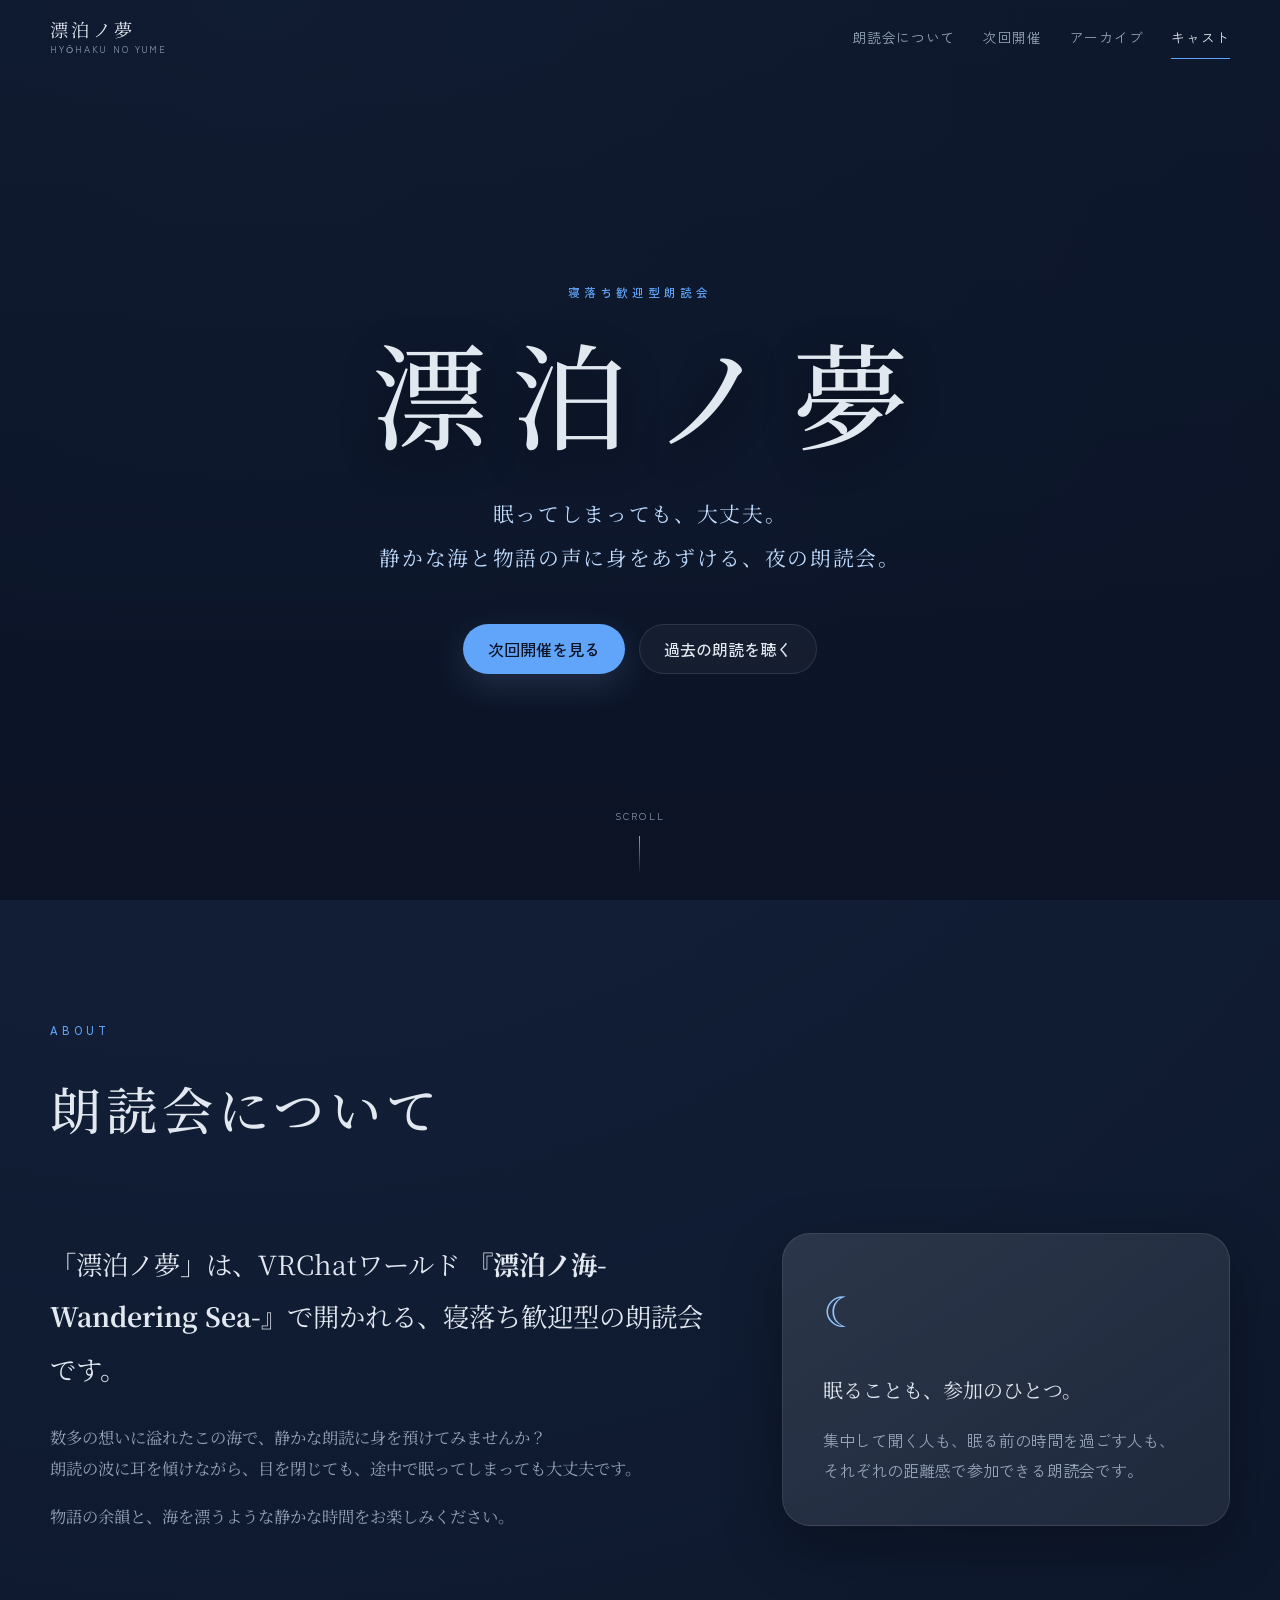
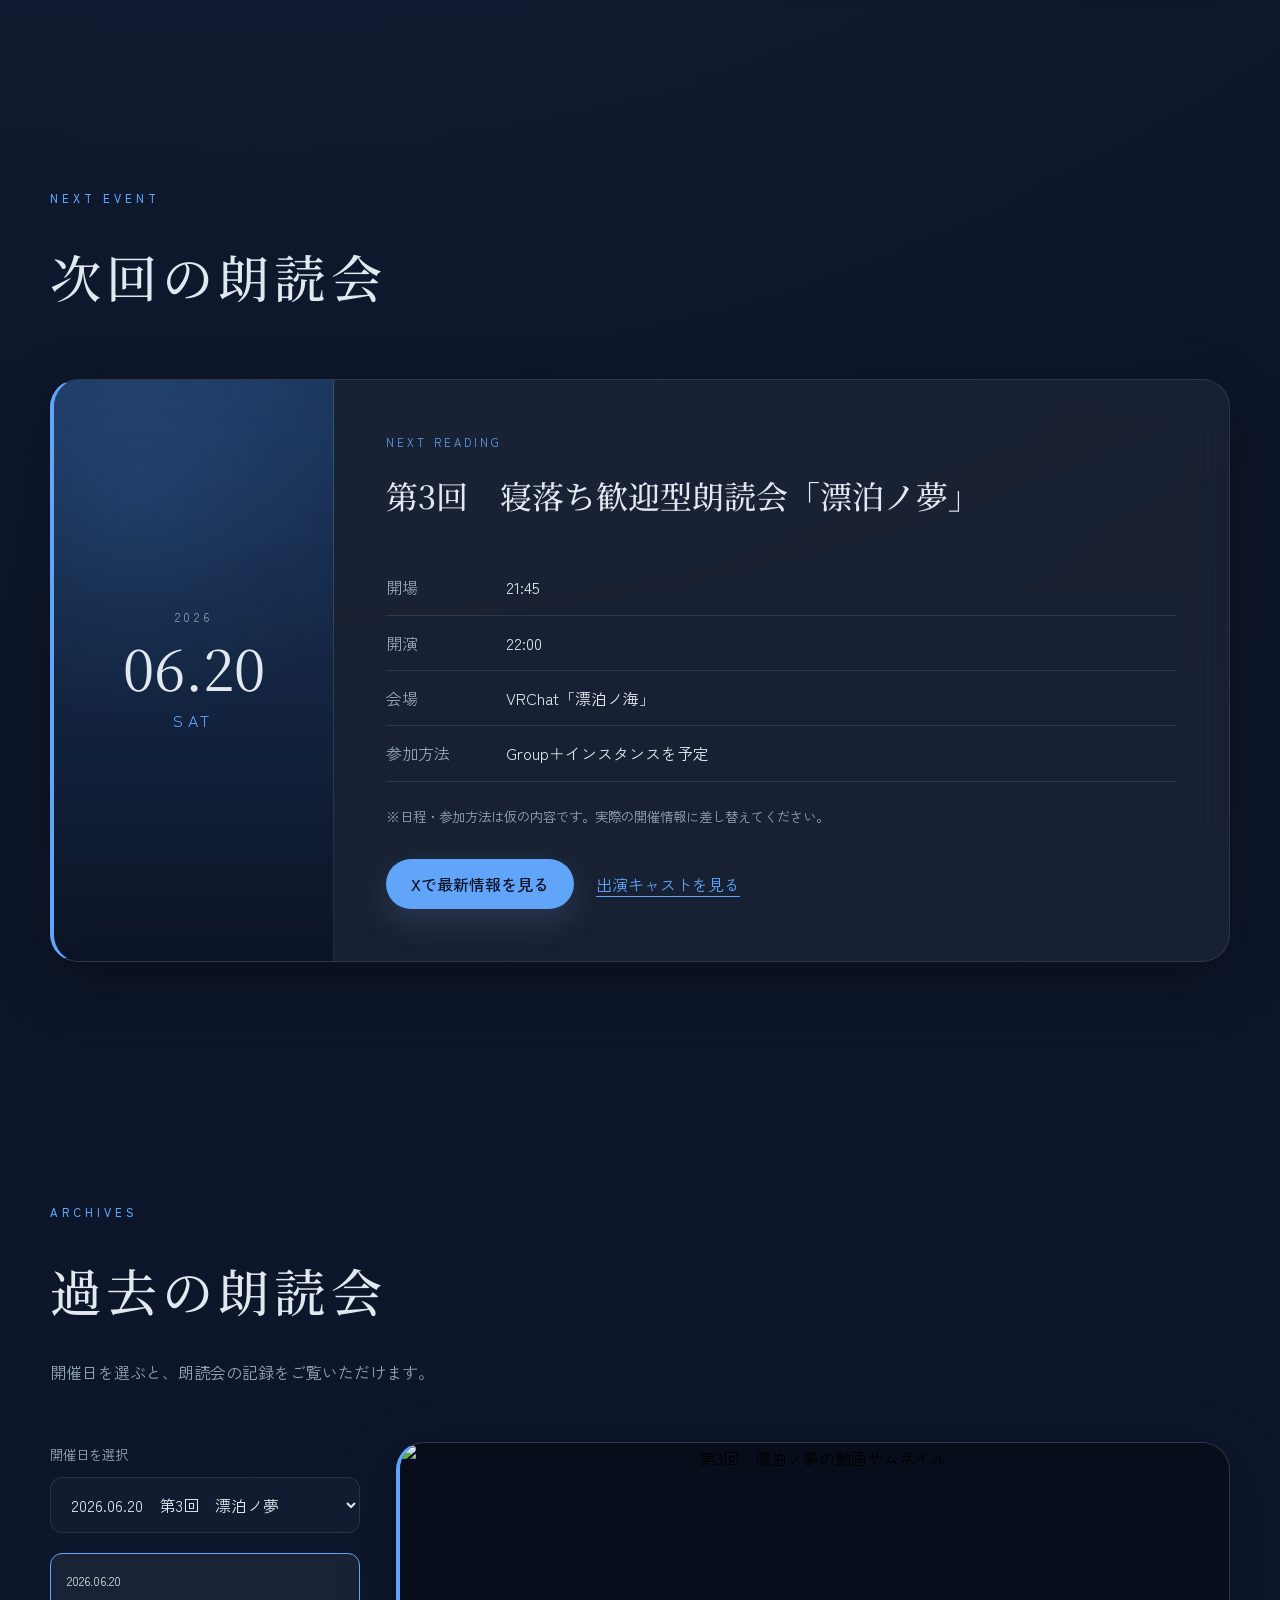
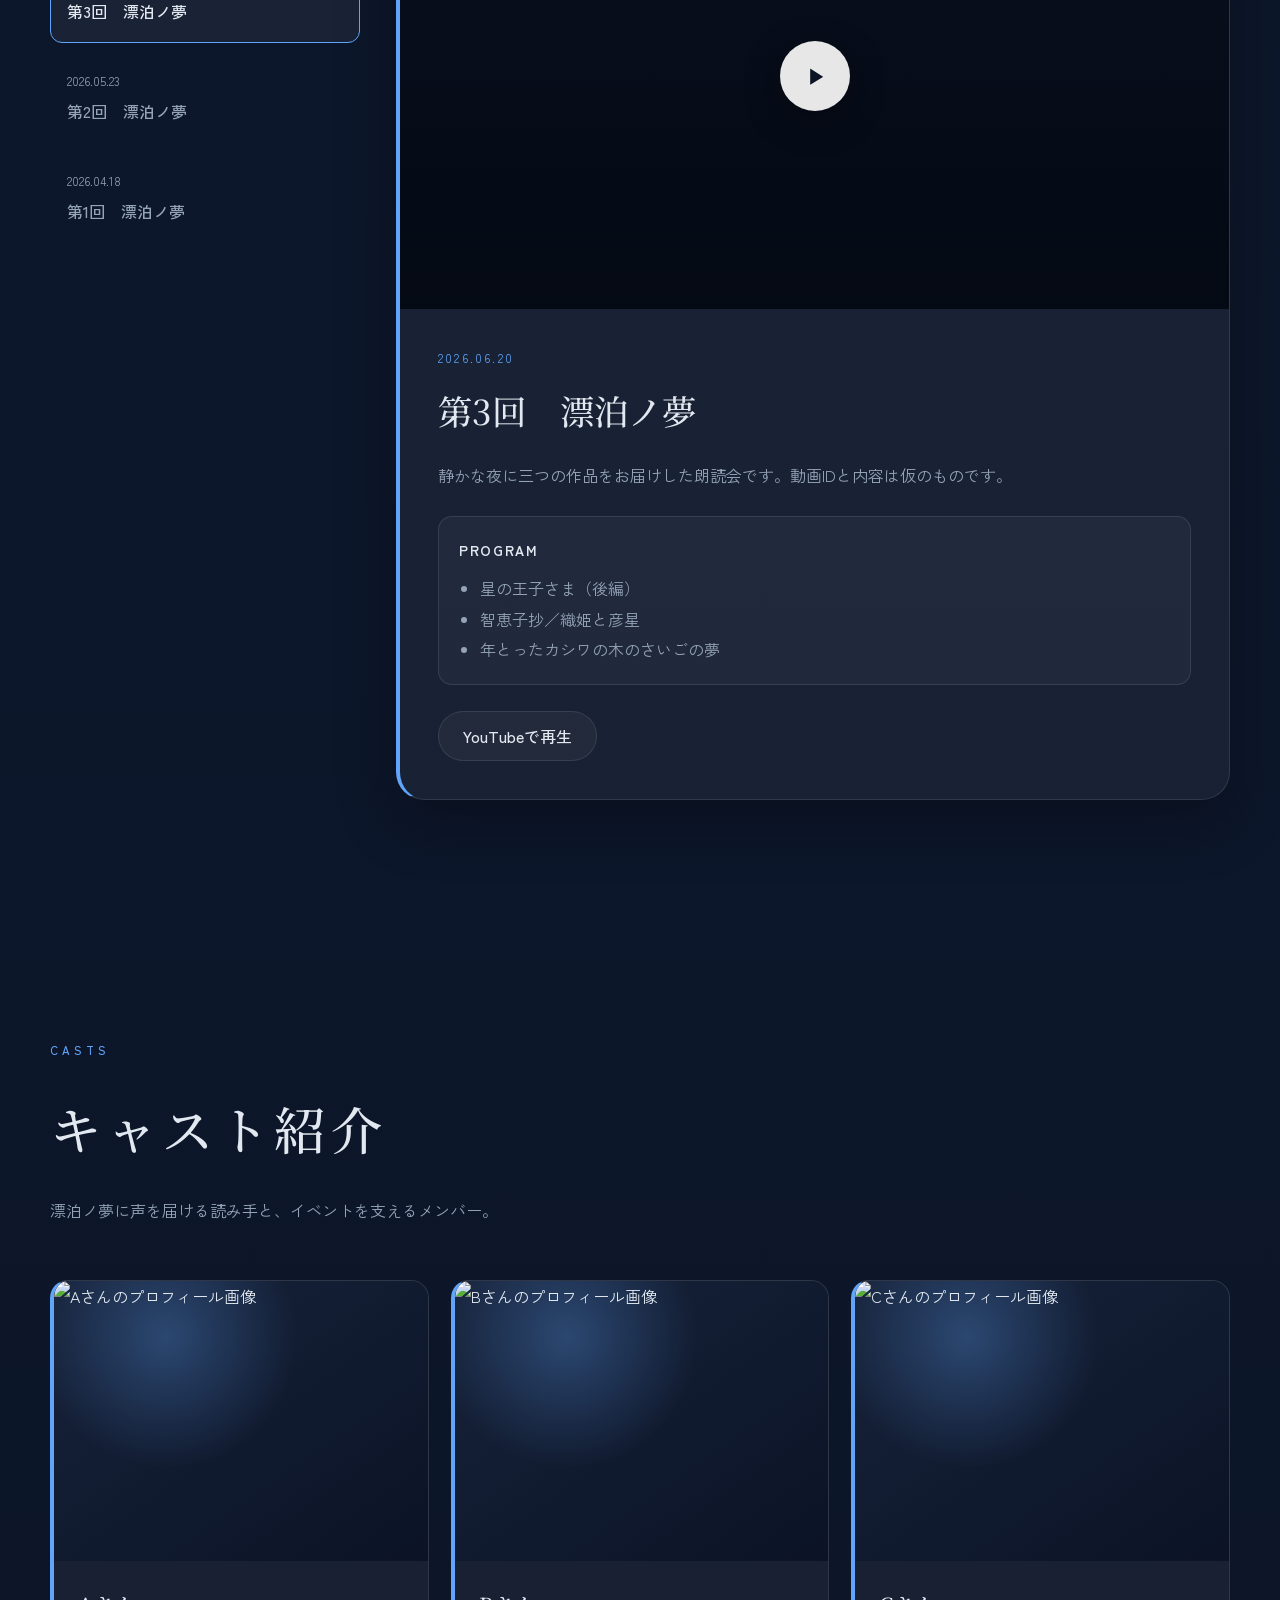
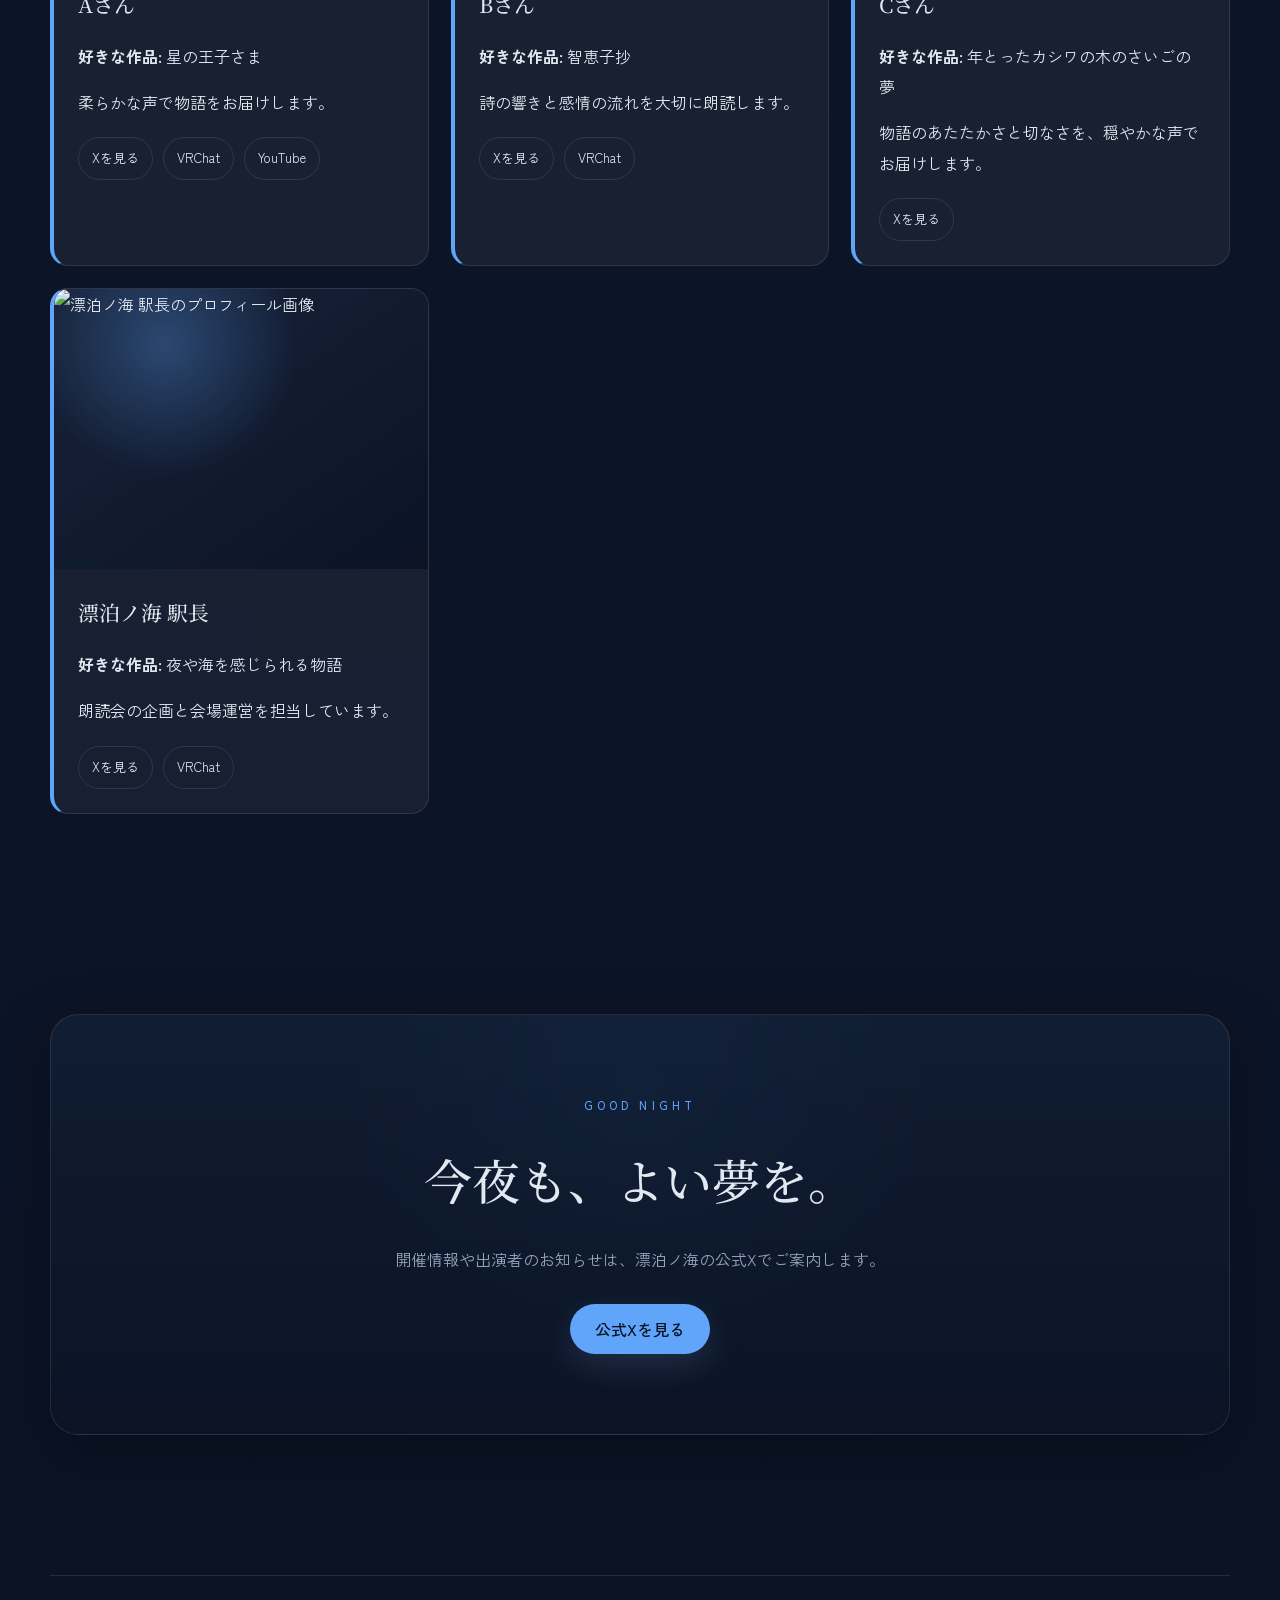
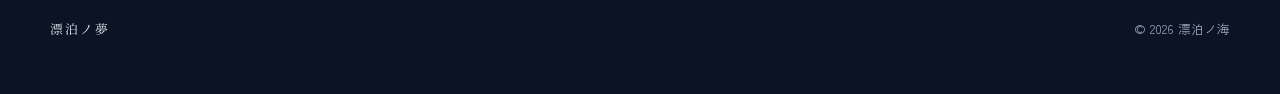
==== index.html @ 07f772c2 "a" ====
<!DOCTYPE html>
<html lang="ja">
<head>
  <meta charset="UTF-8">
  <meta name="viewport" content="width=device-width, initial-scale=1">
  <meta name="description" content="寝落ち歓迎型朗読会『漂泊ノ夢』。VRChatの静かな夜に、物語と声を届ける朗読イベントです。">
  <meta name="theme-color" content="#08101f">

  <meta property="og:title" content="寝落ち歓迎型朗読会　漂泊ノ夢">
  <meta property="og:description" content="眠ってしまっても大丈夫。静かな夜に、物語と声を届ける朗読会。">
  <meta property="og:type" content="website">
  <meta property="og:image" content="assets/og-image.jpg">

  <title>寝落ち歓迎型朗読会　漂泊ノ夢</title>

  <link rel="preconnect" href="https://fonts.googleapis.com">
  <link rel="preconnect" href="https://fonts.gstatic.com" crossorigin>
  <link href="https://fonts.googleapis.com/css2?family=Noto+Serif+JP:wght@400;500;600&family=Zen+Kaku+Gothic+New:wght@400;500;700&display=swap" rel="stylesheet">

  <link rel="stylesheet" href="styles.css">
  <script src="script.js" defer></script>
</head>

<body>
  <a class="skip-link" href="#main-content">本文へ移動</a>

  <header class="site-header" id="top">
    <div class="header-inner">
      <a class="site-logo" href="#top" aria-label="漂泊ノ夢 トップへ">
        <span class="site-logo__main">漂泊ノ夢</span>
        <span class="site-logo__sub">HYŌHAKU NO YUME</span>
      </a>

      <button
        class="menu-button"
        id="menuButton"
        type="button"
        aria-expanded="false"
        aria-controls="globalNav"
        aria-label="メニューを開く"
      >
        <span></span>
        <span></span>
        <span></span>
      </button>

      <nav class="global-nav" id="globalNav" aria-label="メインメニュー">
        <a href="#about">朗読会について</a>
        <a href="#next-event">次回開催</a>
        <a href="#archives">アーカイブ</a>
        <a href="#casts">キャスト</a>
      </nav>
    </div>
  </header>

  <main id="main-content">
    <section class="hero" aria-labelledby="heroTitle">

    <div class="hero-slideshow" aria-hidden="true">
        <img src="assets/photo1.jpg" class="slide" alt="">
        <img src="assets/photo2.jpg" class="slide" alt="">
        <img src="assets/photo3.jpg" class="slide" alt="">
        <img src="assets/photo4.jpg" class="slide" alt="">
        <img src="assets/photo5.jpg" class="slide" alt="">
    </div>

    <div class="hero__content">
        <p class="eyebrow">寝落ち歓迎型朗読会</p>

        <h1 id="heroTitle">漂泊ノ夢</h1>

        <p class="hero__copy">
        眠ってしまっても、大丈夫。<br>
        静かな海と物語の声に身をあずける、夜の朗読会。
        </p>

        <div class="hero__actions">
        <a class="button button--primary" href="#next-event">
            次回開催を見る
        </a>

        <a class="button button--ghost" href="#archives">
            過去の朗読を聴く
        </a>
        </div>
    </div>

    <a class="scroll-guide" href="#about" aria-label="朗読会についてへ移動">
        <span>SCROLL</span>
        <span class="scroll-guide__line"></span>
    </a>

    </section>

    <section class="section section--about reveal" id="about" aria-labelledby="aboutTitle">
      <div class="section-heading">
        <p class="section-heading__en">ABOUT</p>
        <h2 id="aboutTitle">朗読会について</h2>
      </div>

      <div class="about-grid">
        <div class="about-copy">
          <p class="lead">
            「漂泊ノ夢」は、VRChatワールド
            <strong>『漂泊ノ海-Wandering Sea-』</strong>で開かれる、寝落ち歓迎型の朗読会です。
          </p>
          <p>
            数多の想いに溢れたこの海で、静かな朗読に身を預けてみませんか？<br>
            朗読の波に耳を傾けながら、目を閉じても、途中で眠ってしまっても大丈夫です。
          </p>
          <p>
            物語の余韻と、海を漂うような静かな時間をお楽しみください。
          </p>
        </div>

        <div class="concept-card">
          <span class="concept-card__icon" aria-hidden="true">☾</span>
          <p class="concept-card__title">眠ることも、参加のひとつ。</p>
          <p>
            集中して聞く人も、眠る前の時間を過ごす人も、
            それぞれの距離感で参加できる朗読会です。
          </p>
        </div>
      </div>
    </section>

    <section class="section section--event reveal" id="next-event" aria-labelledby="eventTitle">
      <div class="section-heading">
        <p class="section-heading__en">NEXT EVENT</p>
        <h2 id="eventTitle">次回の朗読会</h2>
      </div>

      <article class="event-card">
        <div class="event-card__date" aria-label="開催日">
          <span class="event-card__year">2026</span>
          <span class="event-card__day">06.20</span>
          <span class="event-card__weekday">SAT</span>
        </div>

        <div class="event-card__body">
          <p class="event-card__status">NEXT READING</p>
          <h3>第3回　寝落ち歓迎型朗読会「漂泊ノ夢」</h3>

          <dl class="event-details">
            <div>
              <dt>開場</dt>
              <dd>21:45</dd>
            </div>
            <div>
              <dt>開演</dt>
              <dd>22:00</dd>
            </div>
            <div>
              <dt>会場</dt>
              <dd>VRChat「漂泊ノ海」</dd>
            </div>
            <div>
              <dt>参加方法</dt>
              <dd>Group＋インスタンスを予定</dd>
            </div>
          </dl>

          <p class="event-card__note">
            ※日程・参加方法は仮の内容です。実際の開催情報に差し替えてください。
          </p>

          <div class="event-card__actions">
            <a
              class="button button--primary"
              href="https://x.com/hyohakupost"
              target="_blank"
              rel="noopener noreferrer"
            >
              Xで最新情報を見る
            </a>
            <a class="text-link" href="#casts">出演キャストを見る</a>
          </div>
        </div>
      </article>
    </section>

    <section class="section section--archives reveal" id="archives" aria-labelledby="archivesTitle">
      <div class="section-heading">
        <p class="section-heading__en">ARCHIVES</p>
        <h2 id="archivesTitle">過去の朗読会</h2>
        <p class="section-heading__description">
          開催日を選ぶと、朗読会の記録をご覧いただけます。
        </p>
      </div>

      <div class="archive-layout">
        <div class="archive-picker">
          <label for="archiveSelect">開催日を選択</label>
          <select id="archiveSelect"></select>

          <div class="archive-list" id="archiveList" aria-label="過去イベント一覧"></div>
        </div>

        <article class="archive-feature" id="archiveFeature">
          <button class="video-thumbnail" id="openVideoButton" type="button" aria-label="動画を再生">
            <img id="archiveThumbnail" src="" alt="">
            <span class="video-thumbnail__overlay"></span>
            <span class="video-thumbnail__play" aria-hidden="true">▶</span>
          </button>

          <div class="archive-feature__body">
            <p class="archive-feature__date" id="archiveDate"></p>
            <h3 id="archiveTitle"></h3>
            <p id="archiveDescription"></p>

            <div class="archive-program" id="archiveProgram"></div>

            <button class="button button--ghost" id="openVideoButtonBottom" type="button">
              YouTubeで再生
            </button>
          </div>
        </article>
      </div>
    </section>

    <section class="section section--casts reveal" id="casts" aria-labelledby="castsTitle">
      <div class="section-heading">
        <p class="section-heading__en">CASTS</p>
        <h2 id="castsTitle">キャスト紹介</h2>
        <p class="section-heading__description">
          漂泊ノ夢に声を届ける読み手と、イベントを支えるメンバー。
        </p>
      </div>

      <div class="cast-grid" id="castGrid"></div>
    </section>

    <section class="section section--closing reveal" aria-labelledby="closingTitle">
      <div class="closing-panel">
        <p class="section-heading__en">GOOD NIGHT</p>
        <h2 id="closingTitle">今夜も、よい夢を。</h2>
        <p>
          開催情報や出演者のお知らせは、漂泊ノ海の公式Xでご案内します。
        </p>
        <a
          class="button button--primary"
          href="https://x.com/hyohakupost"
          target="_blank"
          rel="noopener noreferrer"
        >
          公式Xを見る
        </a>
      </div>
    </section>
  </main>

  <footer class="site-footer">
    <a href="#top">漂泊ノ夢</a>
    <p>© 2026 漂泊ノ海</p>
  </footer>

  <dialog class="video-modal" id="videoModal" aria-labelledby="videoModalTitle">
    <div class="video-modal__inner">
      <div class="video-modal__header">
        <h2 id="videoModalTitle">朗読会アーカイブ</h2>
        <button id="closeVideoButton" class="modal-close" type="button" aria-label="動画を閉じる">×</button>
      </div>
      <div class="video-frame">
        <iframe
          id="videoFrame"
          src=""
          title="漂泊ノ夢 朗読会アーカイブ"
          allow="accelerometer; autoplay; clipboard-write; encrypted-media; gyroscope; picture-in-picture; web-share"
          allowfullscreen
        ></iframe>
      </div>
    </div>
  </dialog>
</body>
</html>
---- styles.css ----
:root {
  /* 漂泊ノ海の既存サイトと共通の基本配色 */
  --bg-color: #0b1325;
  --text-main: #e2e8f0;
  --text-sub: #94a3b8;
  --accent-color: #60a5fa;
  --card-bg: rgba(255, 255, 255, 0.05);

  /* このサイト内で使用する別名 */
  --bg: var(--bg-color);
  --bg-soft: #101a2f;
  --panel: var(--card-bg);
  --panel-strong: #111c31;
  --text: var(--text-main);
  --line: rgba(255, 255, 255, 0.10);
  --accent: var(--accent-color);
  --accent-strong: #bfdbfe;
  --warm: #93c5fd;
  --shadow: 0 20px 60px rgba(0, 0, 0, 0.30);
  --radius-lg: 28px;
  --radius-md: 18px;
  --max-width: 1180px;
  --header-height: 76px;
}

* {
  box-sizing: border-box;
}

html {
  scroll-behavior: smooth;
  scroll-padding-top: calc(var(--header-height) + 24px);
}

body {
  margin: 0;
  background:
    radial-gradient(circle at 20% 0%, rgba(96, 165, 250, 0.12), transparent 35%),
    linear-gradient(180deg, var(--bg-color) 0%, #0d172b 55%, var(--bg-color) 100%);
  color: var(--text);
  font-family: "Zen Kaku Gothic New", sans-serif;
  line-height: 1.9;
}

body.menu-open {
  overflow: hidden;
}

a {
  color: inherit;
}

button,
select {
  font: inherit;
}

img {
  display: block;
  max-width: 100%;
}

.skip-link {
  position: fixed;
  top: 10px;
  left: 10px;
  z-index: 2000;
  padding: 10px 14px;
  transform: translateY(-160%);
  background: var(--text-main);
  color: var(--bg-color);
  border-radius: 8px;
}

.skip-link:focus {
  transform: translateY(0);
}

.site-header {
  position: fixed;
  top: 0;
  left: 0;
  width: 100%;
  z-index: 1000;
  height: var(--header-height);
  border-bottom: 1px solid transparent;
  transition: background 0.3s ease, border-color 0.3s ease, backdrop-filter 0.3s ease;
}

.site-header.is-scrolled {
  background: rgba(11, 19, 37, 0.86);
  border-color: var(--line);
  backdrop-filter: blur(18px);
}

.header-inner {
  width: min(calc(100% - 40px), var(--max-width));
  height: 100%;
  margin: 0 auto;
  display: flex;
  align-items: center;
  justify-content: space-between;
}

.site-logo {
  display: inline-flex;
  flex-direction: column;
  text-decoration: none;
  line-height: 1;
}

.site-logo__main {
  font-family: "Noto Serif JP", serif;
  font-size: 1.14rem;
  letter-spacing: 0.18em;
}

.site-logo__sub {
  margin-top: 7px;
  color: var(--text-sub);
  font-size: 0.58rem;
  letter-spacing: 0.22em;
}

.global-nav {
  display: flex;
  align-items: center;
  gap: 28px;
}

.global-nav a {
  position: relative;
  color: var(--text-sub);
  font-size: 0.86rem;
  text-decoration: none;
  letter-spacing: 0.05em;
  transition: color 0.25s ease;
}

.global-nav a::after {
  content: "";
  position: absolute;
  left: 0;
  bottom: -8px;
  width: 100%;
  height: 1px;
  background: var(--accent);
  transform: scaleX(0);
  transform-origin: right;
  transition: transform 0.25s ease;
}

.global-nav a:hover,
.global-nav a:focus-visible,
.global-nav a.is-active {
  color: var(--text);
}

.global-nav a:hover::after,
.global-nav a:focus-visible::after,
.global-nav a.is-active::after {
  transform: scaleX(1);
  transform-origin: left;
}

.menu-button {
  display: none;
  width: 44px;
  height: 44px;
  padding: 10px;
  border: 0;
  background: transparent;
  cursor: pointer;
}

.menu-button span {
  display: block;
  width: 100%;
  height: 1px;
  margin: 6px 0;
  background: var(--text);
  transition: transform 0.25s ease, opacity 0.25s ease;
}

.hero {
  position: relative;
  min-height: 100svh;
  display: grid;
  place-items: center;
  overflow: hidden;
  padding: calc(var(--header-height) + 70px) 24px 90px;
  isolation: isolate;
}

.hero::before {
  content: "";
  position: absolute;
  inset: 0;
  z-index: -3;
  background:
    linear-gradient(rgba(11, 19, 37, 0.28), rgba(11, 19, 37, 0.84)),
    url("assets/hero-placeholder.jpg") center / cover no-repeat;
  opacity: 0.46;
}

.hero::after {
  content: "";
  position: absolute;
  left: 0;
  right: 0;
  bottom: 0;
  height: 36%;
  z-index: -2;
  background: linear-gradient(180deg, transparent, var(--bg));
}

.hero__glow {
  position: absolute;
  z-index: -1;
  border-radius: 50%;
  filter: blur(20px);
  opacity: 0.25;
}

.hero__glow--one {
  width: 420px;
  height: 420px;
  top: 18%;
  left: 8%;
  background: var(--accent-color);
}

.hero__glow--two {
  width: 300px;
  height: 300px;
  right: 10%;
  bottom: 12%;
  background: #3b82f6;
}

.hero__content {
  width: min(920px, 100%);
  text-align: center;
}

.eyebrow,
.section-heading__en {
  margin: 0 0 18px;
  color: var(--accent);
  font-size: 0.72rem;
  font-weight: 500;
  letter-spacing: 0.35em;
}

.hero h1 {
  margin: 0;
  font-family: "Noto Serif JP", serif;
  font-size: clamp(3.4rem, 9vw, 7.4rem);
  font-weight: 500;
  letter-spacing: 0.22em;
  text-indent: 0.22em;
  line-height: 1.2;
  text-shadow: 0 10px 40px rgba(0, 0, 0, 0.45);
}

.hero__copy {
  margin: 32px 0 0;
  color: var(--accent-strong);
  font-family: "Noto Serif JP", serif;
  font-size: clamp(1rem, 2vw, 1.3rem);
  letter-spacing: 0.08em;
  line-height: 2.1;
}

.hero__actions {
  margin-top: 44px;
  display: flex;
  justify-content: center;
  flex-wrap: wrap;
  gap: 14px;
}

.button {
  display: inline-flex;
  min-height: 50px;
  align-items: center;
  justify-content: center;
  padding: 0 24px;
  border: 1px solid transparent;
  border-radius: 999px;
  text-decoration: none;
  font-weight: 500;
  cursor: pointer;
  transition: transform 0.2s ease, background 0.2s ease, border-color 0.2s ease;
}

.button:hover {
  transform: translateY(-2px);
}

.button--primary {
  background: var(--accent-strong);
  color: var(--bg-color);
  box-shadow: 0 12px 34px rgba(157, 201, 255, 0.14);
}

.button--primary:hover {
  background: var(--text-main);
}

.button--ghost {
  background: rgba(255, 255, 255, 0.04);
  color: var(--text);
  border-color: var(--line);
}

.button--ghost:hover {
  background: rgba(255, 255, 255, 0.09);
  border-color: rgba(255, 255, 255, 0.28);
}

.scroll-guide {
  position: absolute;
  bottom: 26px;
  display: flex;
  flex-direction: column;
  align-items: center;
  gap: 10px;
  color: var(--text-sub);
  font-size: 0.62rem;
  letter-spacing: 0.22em;
  text-decoration: none;
}

.scroll-guide__line {
  width: 1px;
  height: 38px;
  background: linear-gradient(var(--accent), transparent);
  animation: scrollLine 1.8s ease-in-out infinite;
}

@keyframes scrollLine {
  0%, 100% { opacity: 0.35; transform: scaleY(0.65); transform-origin: top; }
  50% { opacity: 1; transform: scaleY(1); }
}

.section {
  width: min(calc(100% - 40px), var(--max-width));
  margin: 0 auto;
  padding: 120px 0;
}

.section-heading {
  margin-bottom: 54px;
}

.section-heading h2 {
  margin: 0;
  font-family: "Noto Serif JP", serif;
  font-size: clamp(2rem, 4vw, 3.2rem);
  font-weight: 500;
  letter-spacing: 0.1em;
}

.section-heading__description {
  max-width: 620px;
  margin: 18px 0 0;
  color: var(--text-sub);
}

.about-grid {
  display: grid;
  grid-template-columns: 1.2fr 0.8fr;
  gap: 60px;
  align-items: center;
}

.about-copy {
  color: var(--text-sub);
  font-family: "Noto Serif JP", serif;
  font-size: 1.02rem;
}

.about-copy .lead {
  color: var(--text);
  font-size: clamp(1.2rem, 2.5vw, 1.65rem);
  line-height: 2;
}

.concept-card {
  padding: 40px;
  background: linear-gradient(145deg, rgba(255,255,255,0.07), rgba(255,255,255,0.025));
  border: 1px solid var(--line);
  border-radius: var(--radius-lg);
  box-shadow: var(--shadow);
}

.concept-card__icon {
  display: block;
  color: var(--warm);
  font-family: serif;
  font-size: 2.6rem;
}

.concept-card__title {
  margin: 18px 0 12px;
  color: var(--text);
  font-family: "Noto Serif JP", serif;
  font-size: 1.25rem;
}

.concept-card p:last-child {
  margin-bottom: 0;
  color: var(--text-sub);
}

.event-card {
  display: grid;
  grid-template-columns: 280px 1fr;
  overflow: hidden;
  background: var(--panel);
  border: 1px solid var(--line);
  border-radius: var(--radius-lg);
  box-shadow: var(--shadow);
  backdrop-filter: blur(18px);
}

.event-card__date {
  min-height: 100%;
  display: flex;
  flex-direction: column;
  align-items: center;
  justify-content: center;
  padding: 42px 24px;
  background:
    linear-gradient(rgba(30, 64, 111, 0.72), rgba(11, 19, 37, 0.92)),
    radial-gradient(circle at 30% 20%, rgba(96, 165, 250, 0.44), transparent 45%);
  border-right: 1px solid var(--line);
}

.event-card__year {
  color: var(--text-sub);
  font-size: 0.76rem;
  letter-spacing: 0.3em;
}

.event-card__day {
  margin: 10px 0;
  font-family: "Noto Serif JP", serif;
  font-size: 3.5rem;
  line-height: 1;
}

.event-card__weekday {
  color: var(--accent);
  letter-spacing: 0.28em;
}

.event-card__body {
  padding: 52px;
}

.event-card__status {
  margin: 0 0 12px;
  color: var(--accent);
  font-size: 0.7rem;
  letter-spacing: 0.28em;
}

.event-card h3 {
  margin: 0 0 34px;
  font-family: "Noto Serif JP", serif;
  font-size: clamp(1.45rem, 2.5vw, 2rem);
  font-weight: 500;
}

.event-details {
  margin: 0;
}

.event-details div {
  display: grid;
  grid-template-columns: 120px 1fr;
  padding: 12px 0;
  border-bottom: 1px solid var(--line);
}

.event-details dt {
  color: var(--text-sub);
}

.event-details dd {
  margin: 0;
}

.event-card__note {
  margin: 22px 0 0;
  color: var(--text-sub);
  font-size: 0.84rem;
}

.event-card__actions {
  margin-top: 30px;
  display: flex;
  align-items: center;
  flex-wrap: wrap;
  gap: 22px;
}

.text-link {
  color: var(--accent);
  text-underline-offset: 5px;
}

.archive-layout {
  display: grid;
  grid-template-columns: 310px 1fr;
  gap: 36px;
  align-items: start;
}

.archive-picker {
  position: sticky;
  top: calc(var(--header-height) + 24px);
}

.archive-picker label {
  display: block;
  margin-bottom: 10px;
  color: var(--text-sub);
  font-size: 0.84rem;
}

.archive-picker select {
  width: 100%;
  padding: 14px 44px 14px 16px;
  color: var(--text);
  background: var(--panel-strong);
  border: 1px solid var(--line);
  border-radius: 12px;
}

.archive-list {
  margin-top: 20px;
  display: grid;
  gap: 10px;
}

.archive-list button {
  width: 100%;
  padding: 16px;
  text-align: left;
  color: var(--text-sub);
  background: transparent;
  border: 1px solid transparent;
  border-radius: 12px;
  cursor: pointer;
  transition: background 0.2s ease, border-color 0.2s ease, color 0.2s ease;
}

.archive-list button:hover,
.archive-list button.is-active {
  color: var(--text);
  background: rgba(255,255,255,0.055);
  border-color: var(--line);
}

.archive-list button span {
  display: block;
}

.archive-list__date {
  font-size: 0.74rem;
}

.archive-list__title {
  margin-top: 3px;
  font-weight: 500;
}

.archive-feature {
  overflow: hidden;
  background: var(--panel);
  border: 1px solid var(--line);
  border-radius: var(--radius-lg);
  box-shadow: var(--shadow);
}

.video-thumbnail {
  position: relative;
  width: 100%;
  aspect-ratio: 16 / 9;
  padding: 0;
  border: 0;
  background: #070d1a;
  cursor: pointer;
  overflow: hidden;
}

.video-thumbnail img {
  width: 100%;
  height: 100%;
  object-fit: cover;
  transition: transform 0.45s ease;
}

.video-thumbnail:hover img {
  transform: scale(1.035);
}

.video-thumbnail__overlay {
  position: absolute;
  inset: 0;
  background: linear-gradient(180deg, transparent 35%, rgba(3, 8, 17, 0.7));
}

.video-thumbnail__play {
  position: absolute;
  inset: 50% auto auto 50%;
  width: 70px;
  height: 70px;
  display: grid;
  place-items: center;
  padding-left: 5px;
  transform: translate(-50%, -50%);
  color: var(--bg-color);
  background: rgba(255, 255, 255, 0.9);
  border-radius: 50%;
  font-size: 1.25rem;
  box-shadow: 0 10px 35px rgba(0,0,0,0.35);
}

.archive-feature__body {
  padding: 38px;
}

.archive-feature__date {
  margin: 0 0 8px;
  color: var(--accent);
  font-size: 0.76rem;
  letter-spacing: 0.18em;
}

.archive-feature h3 {
  margin: 0;
  font-family: "Noto Serif JP", serif;
  font-size: clamp(1.45rem, 3vw, 2.15rem);
  font-weight: 500;
}

.archive-feature__body > p:not(.archive-feature__date) {
  color: var(--text-sub);
}

.archive-program {
  margin: 26px 0;
  padding: 20px;
  background: rgba(255,255,255,0.035);
  border: 1px solid var(--line);
  border-radius: 14px;
}

.archive-program h4 {
  margin: 0 0 10px;
  font-size: 0.86rem;
  letter-spacing: 0.12em;
}

.archive-program ul {
  margin: 0;
  padding-left: 1.3em;
  color: var(--text-sub);
}

.cast-grid {
  display: grid;
  grid-template-columns: repeat(3, 1fr);
  gap: 22px;
}

.cast-card {
  overflow: hidden;
  background: var(--panel);
  border: 1px solid var(--line);
  border-radius: var(--radius-md);
  transition: transform 0.25s ease, border-color 0.25s ease;
}

.cast-card:hover {
  transform: translateY(-5px);
  border-color: rgba(157, 201, 255, 0.35);
}

.cast-card__image {
  position: relative;
  aspect-ratio: 4 / 3;
  overflow: hidden;
  background:
    radial-gradient(circle at 30% 20%, rgba(96, 165, 250, 0.30), transparent 38%),
    linear-gradient(145deg, #17233b, var(--bg-color));
}

.cast-card__image img {
  width: 100%;
  height: 100%;
  object-fit: cover;
}

.cast-card__role {
  position: absolute;
  left: 16px;
  bottom: 16px;
  padding: 5px 10px;
  background: rgba(5, 12, 24, 0.78);
  border: 1px solid var(--line);
  border-radius: 999px;
  color: var(--accent-strong);
  font-size: 0.7rem;
  backdrop-filter: blur(10px);
}

.cast-card__body {
  padding: 24px;
}

.cast-card h3 {
  margin: 0;
  font-family: "Noto Serif JP", serif;
  font-size: 1.3rem;
  font-weight: 500;
}

.cast-card__reading {
  margin: 4px 0 0;
  color: var(--warm);
  font-size: 0.85rem;
}

.cast-card__profile {
  min-height: 6.2em;
  margin: 18px 0 0;
  color: var(--text-sub);
  font-size: 0.9rem;
}

.cast-card__links {
  margin-top: 20px;
  display: flex;
  gap: 10px;
}

.social-link {
  display: inline-flex;
  align-items: center;
  justify-content: center;
  padding: 8px 13px;
  border: 1px solid var(--line);
  border-radius: 999px;
  color: var(--text);
  text-decoration: none;
  font-size: 0.82rem;
}

.social-link:hover {
  background: rgba(255,255,255,0.06);
}

.section--closing {
  padding-top: 80px;
  padding-bottom: 140px;
}

.closing-panel {
  padding: 80px 30px;
  text-align: center;
  background:
    linear-gradient(rgba(15, 29, 51, 0.88), rgba(11, 19, 37, 0.96)),
    radial-gradient(circle at 50% 20%, rgba(96, 165, 250, 0.34), transparent 42%);
  border: 1px solid var(--line);
  border-radius: var(--radius-lg);
  box-shadow: var(--shadow);
}

.closing-panel h2 {
  margin: 0;
  font-family: "Noto Serif JP", serif;
  font-size: clamp(2rem, 4vw, 3rem);
  font-weight: 500;
}

.closing-panel p:not(.section-heading__en) {
  margin: 18px auto 30px;
  color: var(--text-sub);
}

.site-footer {
  width: min(calc(100% - 40px), var(--max-width));
  margin: 0 auto;
  padding: 28px 0 40px;
  display: flex;
  align-items: center;
  justify-content: space-between;
  color: var(--text-sub);
  border-top: 1px solid var(--line);
  font-size: 0.8rem;
}

.site-footer a {
  color: var(--text);
  font-family: "Noto Serif JP", serif;
  text-decoration: none;
  letter-spacing: 0.16em;
}

.video-modal {
  width: min(980px, calc(100% - 30px));
  padding: 0;
  color: var(--text);
  background: var(--bg-color);
  border: 1px solid var(--line);
  border-radius: 20px;
  box-shadow: var(--shadow);
}

.video-modal::backdrop {
  background: rgba(0, 0, 0, 0.76);
  backdrop-filter: blur(8px);
}

.video-modal__inner {
  padding: 18px;
}

.video-modal__header {
  display: flex;
  align-items: center;
  justify-content: space-between;
  gap: 16px;
  padding: 0 0 14px;
}

.video-modal__header h2 {
  margin: 0;
  font-family: "Noto Serif JP", serif;
  font-size: 1rem;
  font-weight: 500;
}

.modal-close {
  width: 40px;
  height: 40px;
  color: var(--text);
  background: transparent;
  border: 1px solid var(--line);
  border-radius: 50%;
  cursor: pointer;
  font-size: 1.35rem;
}

.video-frame {
  aspect-ratio: 16 / 9;
  overflow: hidden;
  background: #000;
  border-radius: 12px;
}

.video-frame iframe {
  width: 100%;
  height: 100%;
  border: 0;
}

.reveal {
  opacity: 0;
  transform: translateY(26px);
  transition: opacity 0.8s ease, transform 0.8s ease;
}

.reveal.is-visible {
  opacity: 1;
  transform: translateY(0);
}

@media (max-width: 900px) {
  .menu-button {
    display: block;
  }

  .menu-button[aria-expanded="true"] span:nth-child(1) {
    transform: translateY(7px) rotate(45deg);
  }

  .menu-button[aria-expanded="true"] span:nth-child(2) {
    opacity: 0;
  }

  .menu-button[aria-expanded="true"] span:nth-child(3) {
    transform: translateY(-7px) rotate(-45deg);
  }

  .global-nav {
    position: fixed;
    inset: var(--header-height) 0 0;
    display: flex;
    flex-direction: column;
    justify-content: center;
    gap: 28px;
    background: rgba(11, 19, 37, 0.97);
    backdrop-filter: blur(18px);
    opacity: 0;
    visibility: hidden;
    transform: translateY(-12px);
    transition: opacity 0.25s ease, visibility 0.25s ease, transform 0.25s ease;
  }

  .global-nav.is-open {
    opacity: 1;
    visibility: visible;
    transform: translateY(0);
  }

  .global-nav a {
    font-size: 1rem;
  }

  .about-grid,
  .archive-layout {
    grid-template-columns: 1fr;
  }

  .archive-picker {
    position: static;
  }

  .archive-list {
    grid-template-columns: repeat(2, minmax(0, 1fr));
  }

  .event-card {
    grid-template-columns: 1fr;
  }

  .event-card__date {
    min-height: 210px;
    border-right: 0;
    border-bottom: 1px solid var(--line);
  }

  .cast-grid {
    grid-template-columns: repeat(2, 1fr);
  }
}

@media (max-width: 620px) {
  :root {
    --header-height: 68px;
  }

  .header-inner,
  .section,
  .site-footer {
    width: min(calc(100% - 28px), var(--max-width));
  }

  .hero {
    padding-inline: 16px;
  }

  .hero h1 {
    font-size: clamp(3rem, 18vw, 4.8rem);
    letter-spacing: 0.12em;
    text-indent: 0.12em;
  }

  .hero__copy br {
    display: none;
  }

  .hero__actions {
    align-items: stretch;
    flex-direction: column;
  }

  .button {
    width: 100%;
  }

  .section {
    padding: 86px 0;
  }

  .section-heading {
    margin-bottom: 36px;
  }

  .concept-card,
  .event-card__body,
  .archive-feature__body {
    padding: 26px 22px;
  }

  .event-details div {
    grid-template-columns: 86px 1fr;
  }

  .event-card__actions {
    align-items: stretch;
    flex-direction: column;
  }

  .archive-list {
    grid-template-columns: 1fr;
  }

  .video-thumbnail__play {
    width: 58px;
    height: 58px;
  }

  .cast-grid {
    grid-template-columns: 1fr;
  }

  .cast-card__profile {
    min-height: 0;
  }

  .site-footer {
    align-items: flex-start;
    flex-direction: column;
    gap: 8px;
  }
}

@media (prefers-reduced-motion: reduce) {
  html {
    scroll-behavior: auto;
  }

  *,
  *::before,
  *::after {
    animation-duration: 0.01ms !important;
    animation-iteration-count: 1 !important;
    transition-duration: 0.01ms !important;
  }

  .reveal {
    opacity: 1;
    transform: none;
  }
}


/* 漂泊ノ海の既存サイトと共通するカード表現 */
.concept-card,
.event-card,
.archive-feature,
.cast-card,
.closing-panel {
  background-color: var(--card-bg);
}

.event-card,
.archive-feature,
.cast-card {
  border-left: 4px solid var(--accent-color);
}

.button--primary {
  background-color: var(--accent-color);
  color: var(--bg-color);
}

.button--primary:hover {
  background-color: #93c5fd;
}

.social-link:hover,
.archive-list button:hover,
.archive-list button.is-active {
  border-color: var(--accent-color);
}

::selection {
  background: rgba(96, 165, 250, 0.35);
  color: var(--text-main);
}

.hero-slideshow {
  position: absolute;
  inset: 0;
  z-index: -1;
  overflow: hidden;
  pointer-events: none;
}

.hero-slideshow::after {
  content: "";
  position: absolute;
  inset: 0;
  z-index: 10;
  background:
    linear-gradient(
      rgba(11, 19, 37, 0.45),
      rgba(11, 19, 37, 0.72)
    );
}

.hero-slideshow .slide {
  position: absolute;
  inset: 0;

  width: 100%;
  height: 100%;

  max-width: none;
  object-fit: cover;

  opacity: 0;
  transform: scale(0.96);

  animation-name: heroPhotoAnimation;
  animation-duration: 25s;
  animation-timing-function: ease-in-out;
  animation-iteration-count: infinite;
}

.hero-slideshow .slide:nth-child(1) {
  animation-delay: 0s;
}

.hero-slideshow .slide:nth-child(2) {
  animation-delay: 5s;
}

.hero-slideshow .slide:nth-child(3) {
  animation-delay: 10s;
}

.hero-slideshow .slide:nth-child(4) {
  animation-delay: 15s;
}

.hero-slideshow .slide:nth-child(5) {
  animation-delay: 20s;
}

@keyframes heroPhotoAnimation {
  0% {
    opacity: 0;
    transform: scale(0.96);
  }

  8% {
    opacity: 0.72;
    transform: scale(1);
  }

  35% {
    opacity: 0.72;
    transform: scale(1.08);
  }

  55% {
    opacity: 0;
    transform: scale(1.12);
  }

  100% {
    opacity: 0;
    transform: scale(1.12);
  }
}
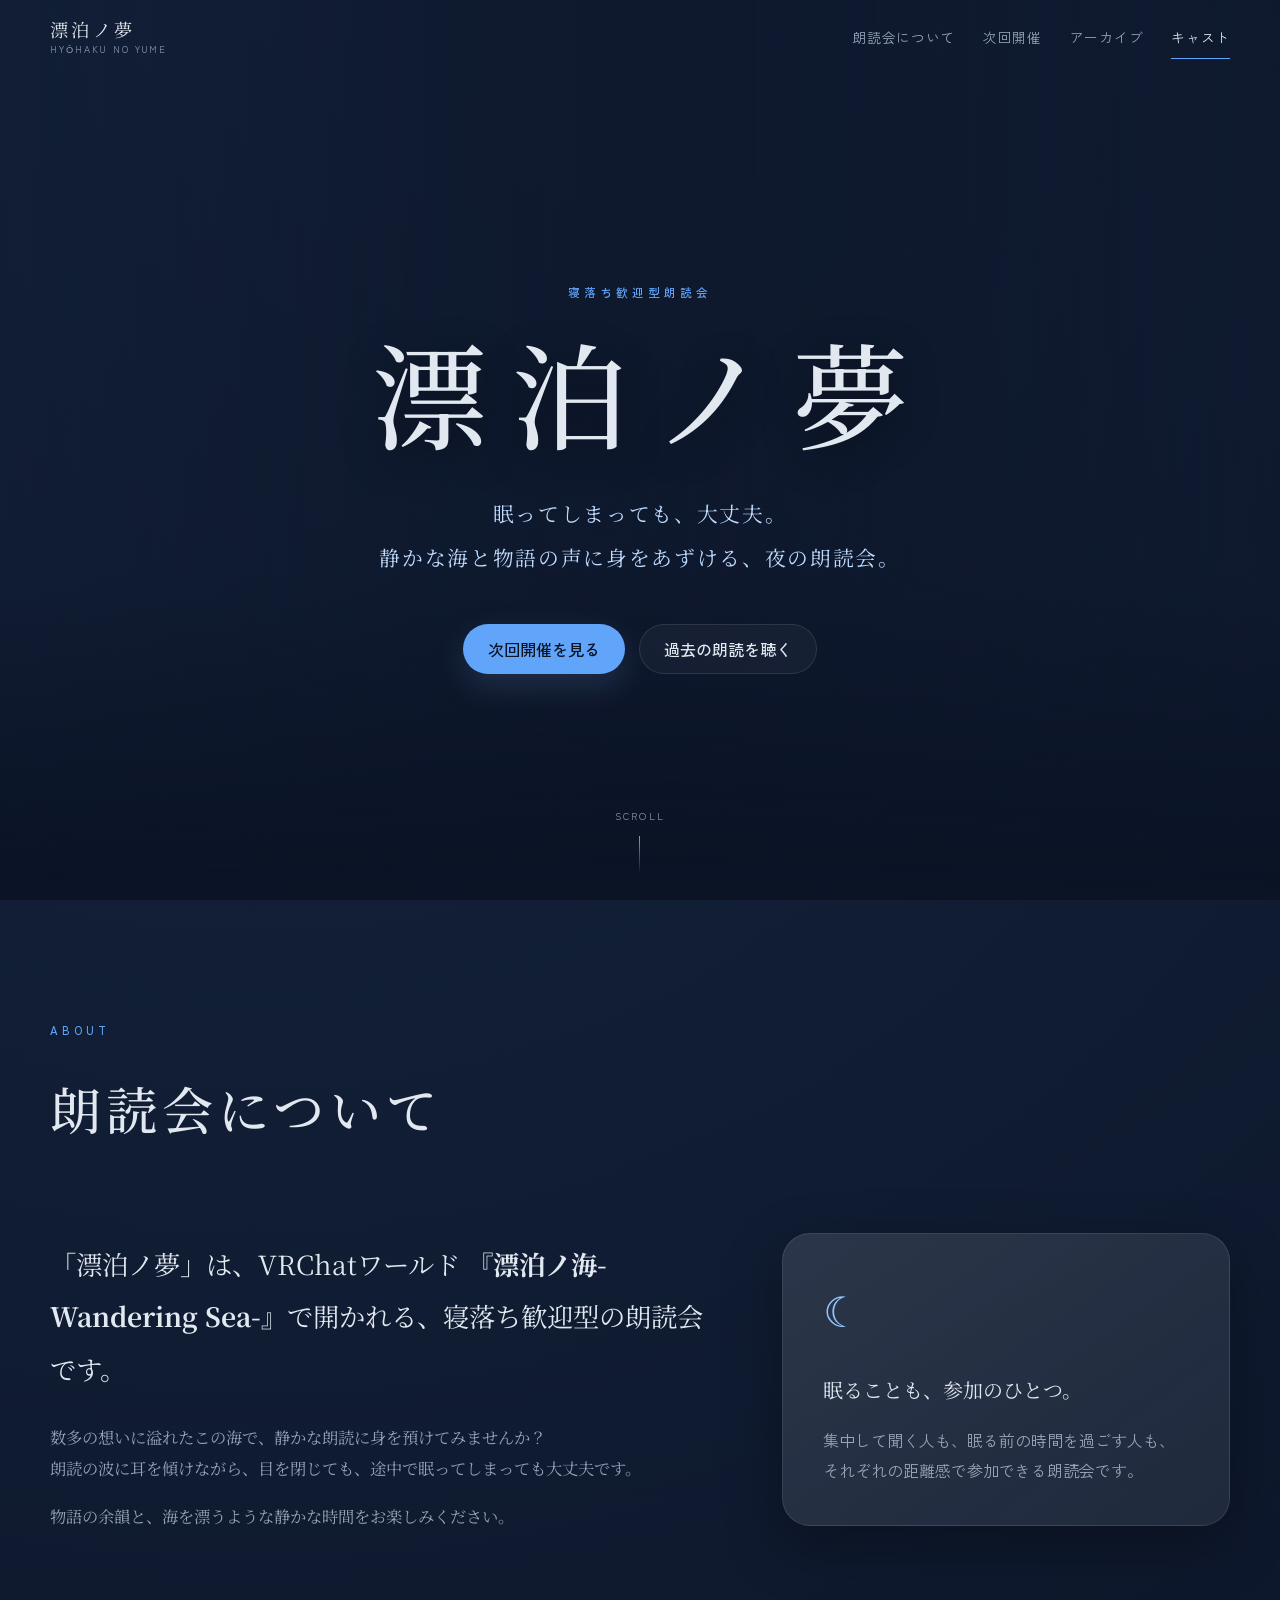
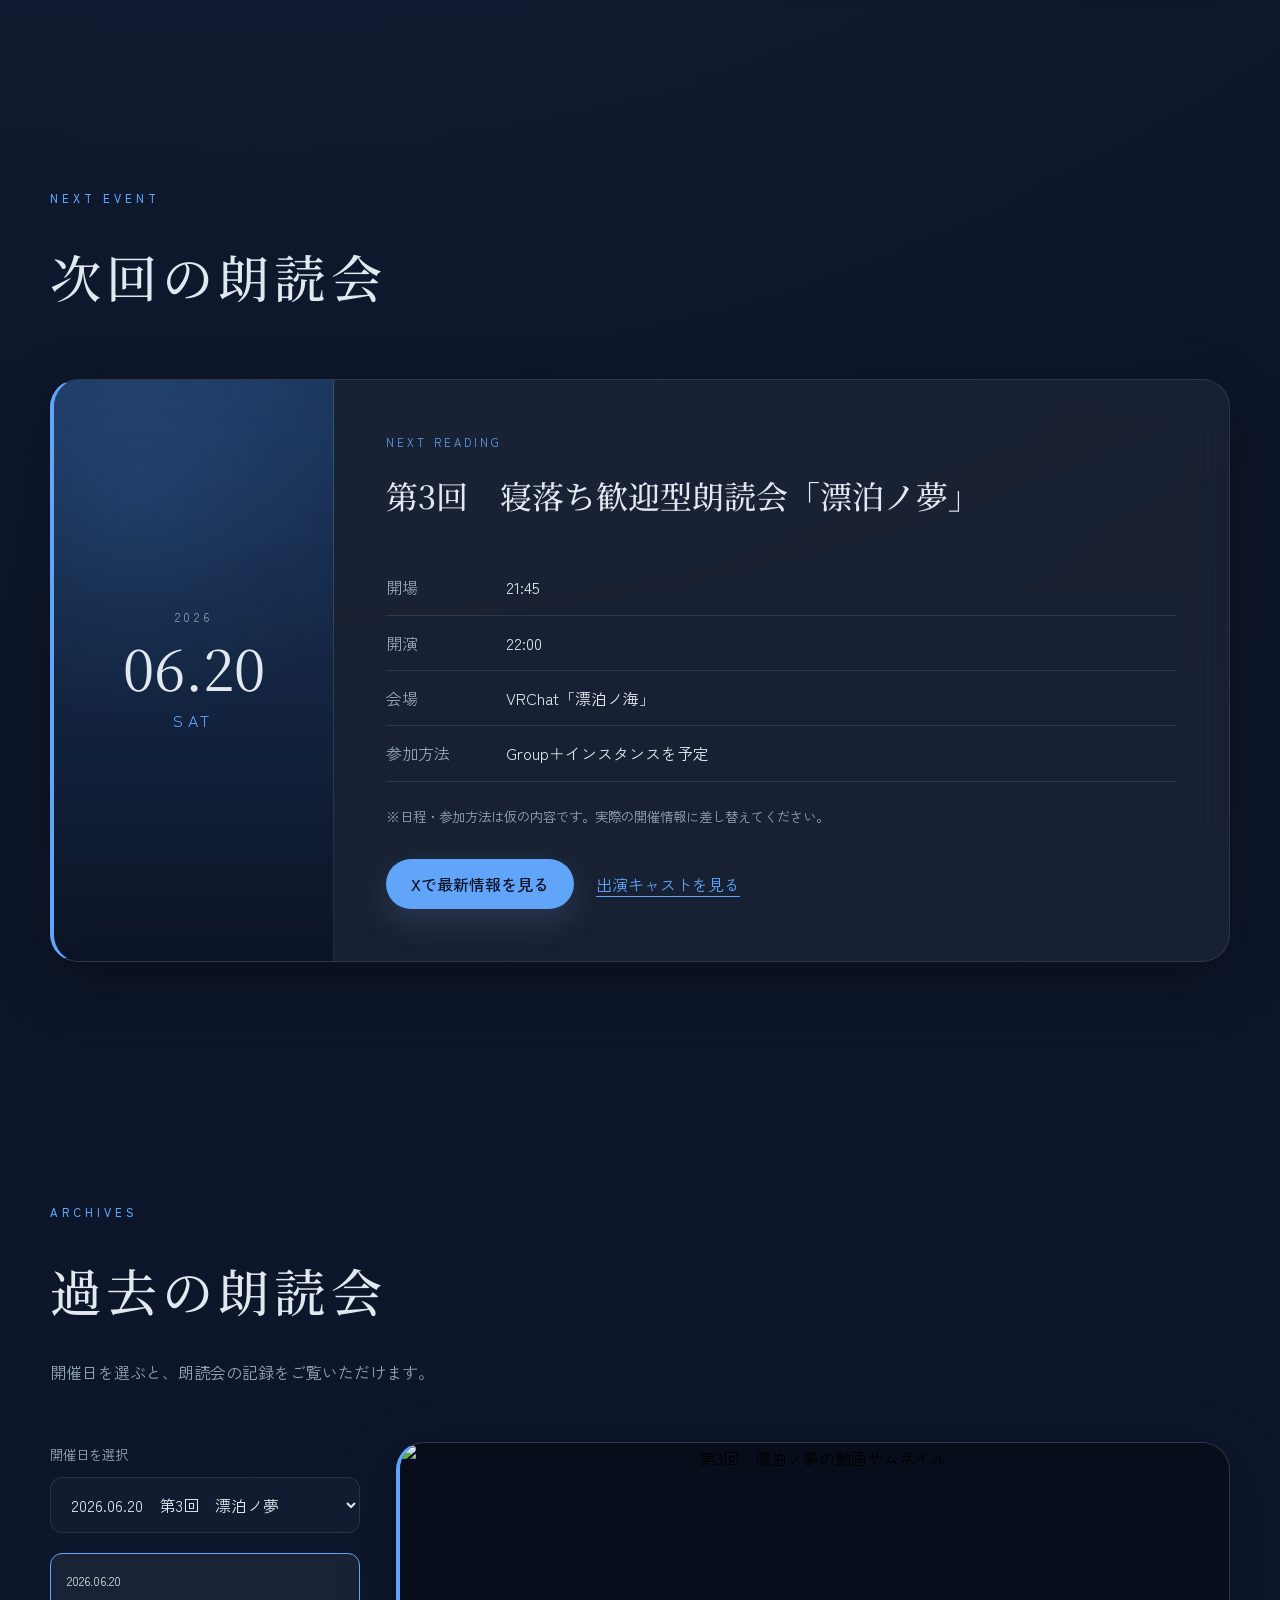
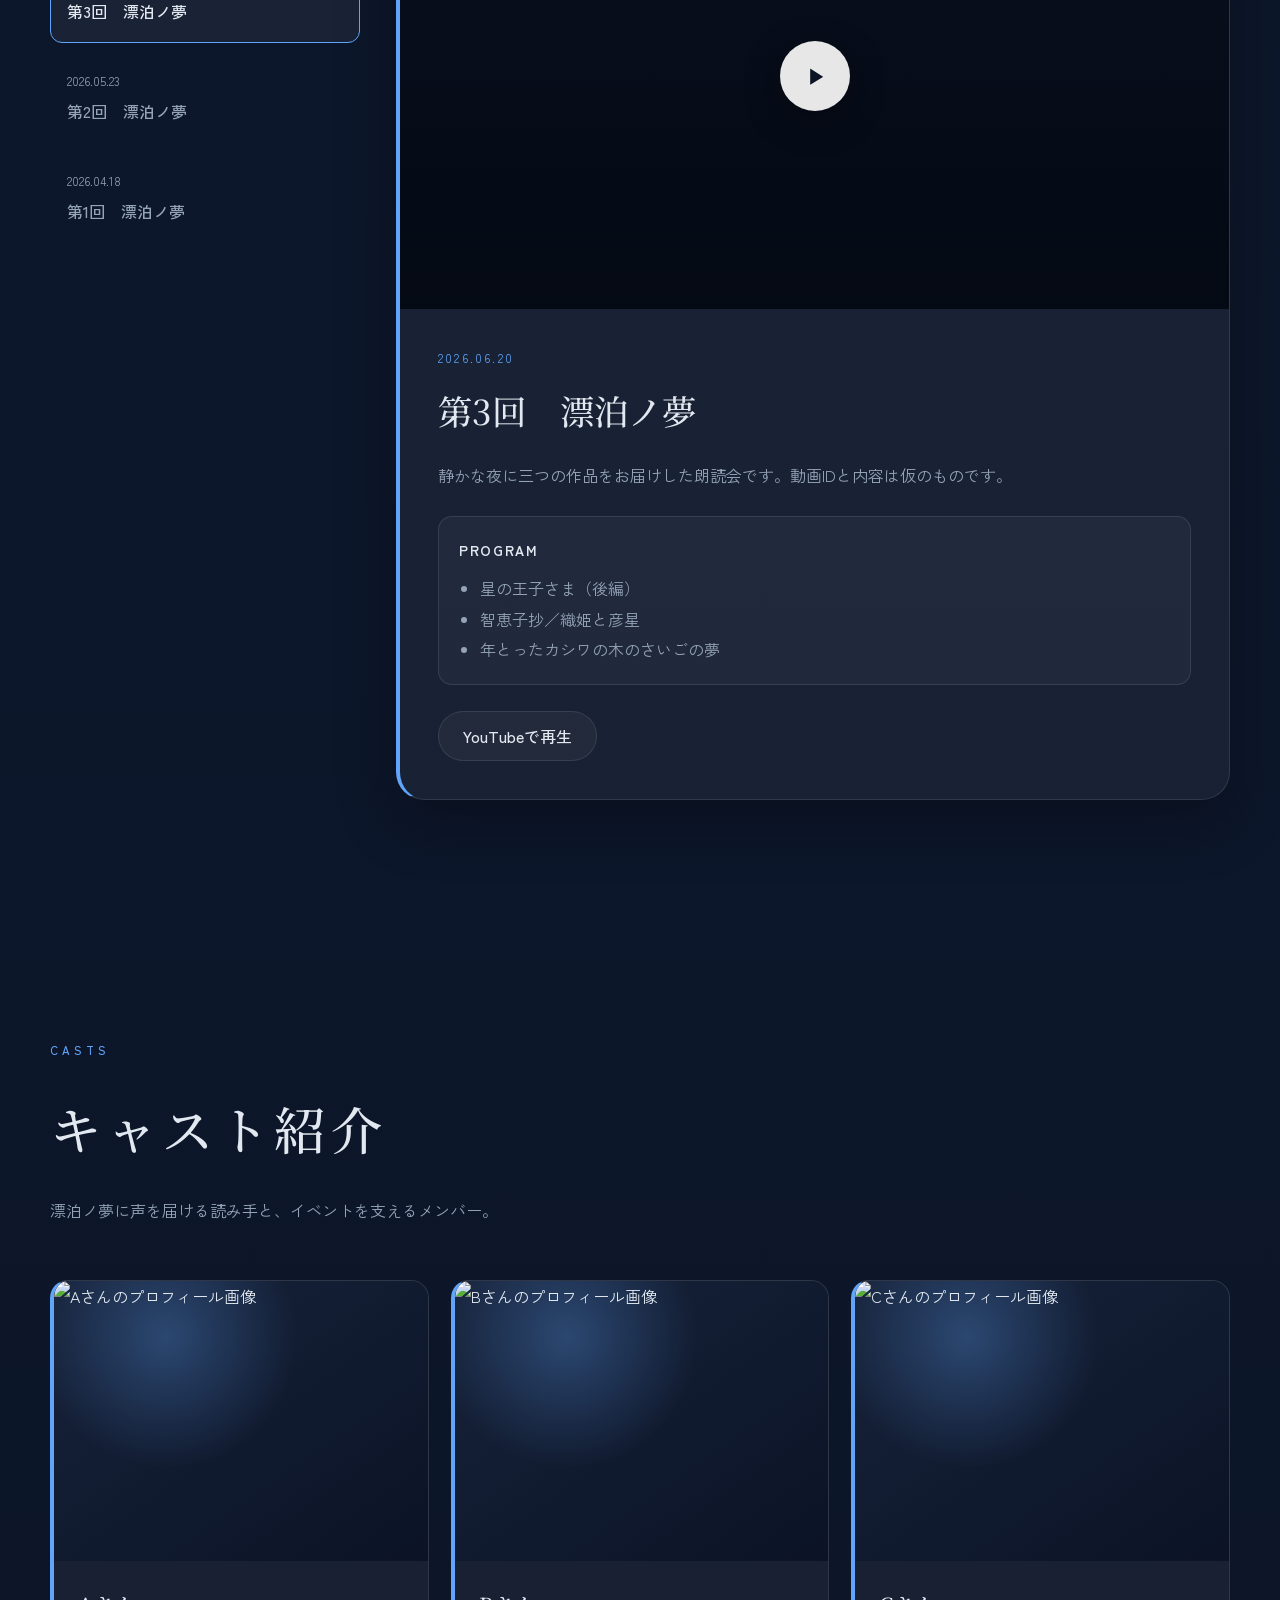
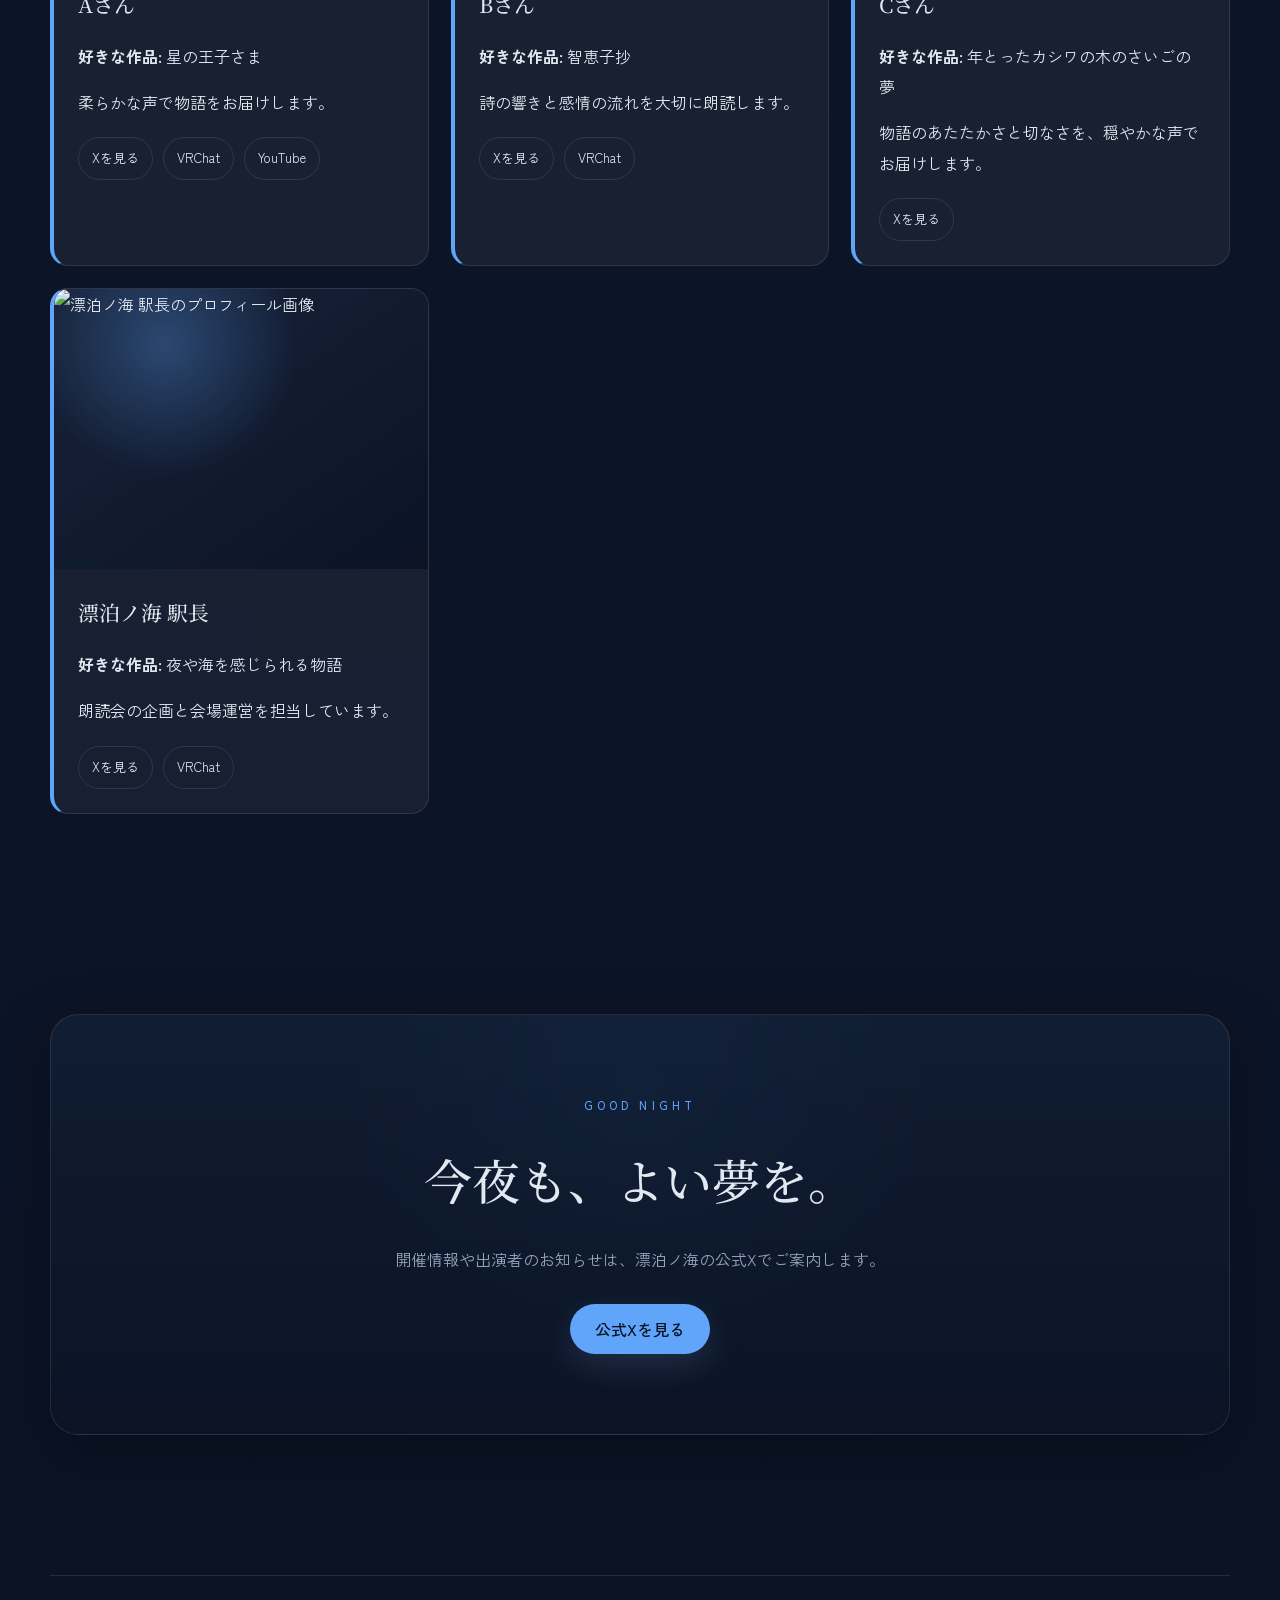
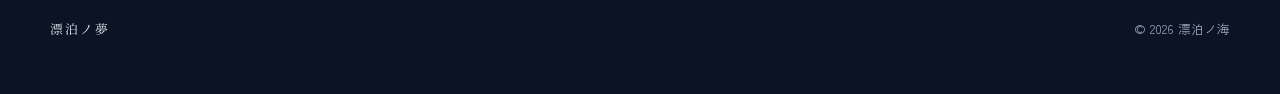
==== commit 2a59e53e: "a" ====
--- a/index.html
+++ b/index.html
@@ -56,13 +56,8 @@
   <main id="main-content">
     <section class="hero" aria-labelledby="heroTitle">
 
-    <div class="hero-slideshow" aria-hidden="true">
-        <img src="assets/photo1.jpg" class="slide" alt="">
-        <img src="assets/photo2.jpg" class="slide" alt="">
-        <img src="assets/photo3.jpg" class="slide" alt="">
-        <img src="assets/photo4.jpg" class="slide" alt="">
-        <img src="assets/photo5.jpg" class="slide" alt="">
-    </div>
+    <div class="hero-photo-layer" id="heroPhotoLayer" aria-hidden="true"></div>
+    <div class="hero-photo-overlay" aria-hidden="true"></div>
 
     <div class="hero__content">
         <p class="eyebrow">寝落ち歓迎型朗読会</p>
--- a/styles.css
+++ b/styles.css
@@ -192,16 +192,51 @@
   isolation: isolate;
 }
 
-.hero::before {
-  content: "";
+.hero-photo-layer,
+.hero-photo-overlay {
   position: absolute;
   inset: 0;
-  z-index: -3;
+  pointer-events: none;
+}
+
+.hero-photo-layer {
+  z-index: 0;
+  overflow: hidden;
+}
+
+.hero-photo {
+  position: absolute;
+  width: var(--photo-width, 240px);
+  max-width: none;
+  aspect-ratio: var(--photo-ratio, 3 / 2);
+  object-fit: cover;
+  opacity: 0;
+  border-radius: 6px;
+  box-shadow: 0 16px 42px rgba(0, 0, 0, 0.34);
+  transform:
+    translate3d(var(--photo-start-x, 0), var(--photo-start-y, 0), 0)
+    rotate(var(--photo-start-rotation, 0deg))
+    scale(var(--photo-start-scale, 0.96));
+  transform-origin: center;
+  transition-property: opacity, transform;
+  transition-duration: var(--photo-fade-duration, 2s), var(--photo-move-duration, 10s);
+  transition-timing-function: ease, ease-in-out;
+  will-change: opacity, transform;
+}
+
+.hero-photo-overlay {
+  z-index: 1;
   background:
-    linear-gradient(rgba(11, 19, 37, 0.28), rgba(11, 19, 37, 0.84)),
-    url("assets/hero-placeholder.jpg") center / cover no-repeat;
-  opacity: 0.46;
-}
+    linear-gradient(
+      90deg,
+      rgba(11, 19, 37, 0.28) 0%,
+      rgba(11, 19, 37, 0.52) 34%,
+      rgba(11, 19, 37, 0.58) 50%,
+      rgba(11, 19, 37, 0.52) 66%,
+      rgba(11, 19, 37, 0.28) 100%
+    );
+}
+
 
 .hero::after {
   content: "";
@@ -210,7 +245,8 @@
   right: 0;
   bottom: 0;
   height: 36%;
-  z-index: -2;
+  z-index: 1;
+  pointer-events: none;
   background: linear-gradient(180deg, transparent, var(--bg));
 }
 
@@ -239,9 +275,16 @@
 }
 
 .hero__content {
+  position: relative;
+  z-index: 2;
   width: min(920px, 100%);
   text-align: center;
 }
+
+.scroll-guide {
+  z-index: 2;
+}
+
 
 .eyebrow,
 .section-heading__en {
@@ -966,6 +1009,17 @@
     padding-inline: 16px;
   }
 
+  .hero-photo-overlay {
+    background:
+      linear-gradient(
+        180deg,
+        rgba(11, 19, 37, 0.28) 0%,
+        rgba(11, 19, 37, 0.58) 28%,
+        rgba(11, 19, 37, 0.66) 72%,
+        rgba(11, 19, 37, 0.34) 100%
+      );
+  }
+
   .hero h1 {
     font-size: clamp(3rem, 18vw, 4.8rem);
     letter-spacing: 0.12em;
@@ -1048,6 +1102,10 @@
   .reveal {
     opacity: 1;
     transform: none;
+  }
+
+  .hero-photo-layer {
+    display: none;
   }
 }
 
@@ -1086,89 +1144,3 @@
   background: rgba(96, 165, 250, 0.35);
   color: var(--text-main);
 }
-
-.hero-slideshow {
-  position: absolute;
-  inset: 0;
-  z-index: -1;
-  overflow: hidden;
-  pointer-events: none;
-}
-
-.hero-slideshow::after {
-  content: "";
-  position: absolute;
-  inset: 0;
-  z-index: 10;
-  background:
-    linear-gradient(
-      rgba(11, 19, 37, 0.45),
-      rgba(11, 19, 37, 0.72)
-    );
-}
-
-.hero-slideshow .slide {
-  position: absolute;
-  inset: 0;
-
-  width: 100%;
-  height: 100%;
-
-  max-width: none;
-  object-fit: cover;
-
-  opacity: 0;
-  transform: scale(0.96);
-
-  animation-name: heroPhotoAnimation;
-  animation-duration: 25s;
-  animation-timing-function: ease-in-out;
-  animation-iteration-count: infinite;
-}
-
-.hero-slideshow .slide:nth-child(1) {
-  animation-delay: 0s;
-}
-
-.hero-slideshow .slide:nth-child(2) {
-  animation-delay: 5s;
-}
-
-.hero-slideshow .slide:nth-child(3) {
-  animation-delay: 10s;
-}
-
-.hero-slideshow .slide:nth-child(4) {
-  animation-delay: 15s;
-}
-
-.hero-slideshow .slide:nth-child(5) {
-  animation-delay: 20s;
-}
-
-@keyframes heroPhotoAnimation {
-  0% {
-    opacity: 0;
-    transform: scale(0.96);
-  }
-
-  8% {
-    opacity: 0.72;
-    transform: scale(1);
-  }
-
-  35% {
-    opacity: 0.72;
-    transform: scale(1.08);
-  }
-
-  55% {
-    opacity: 0;
-    transform: scale(1.12);
-  }
-
-  100% {
-    opacity: 0;
-    transform: scale(1.12);
-  }
-}
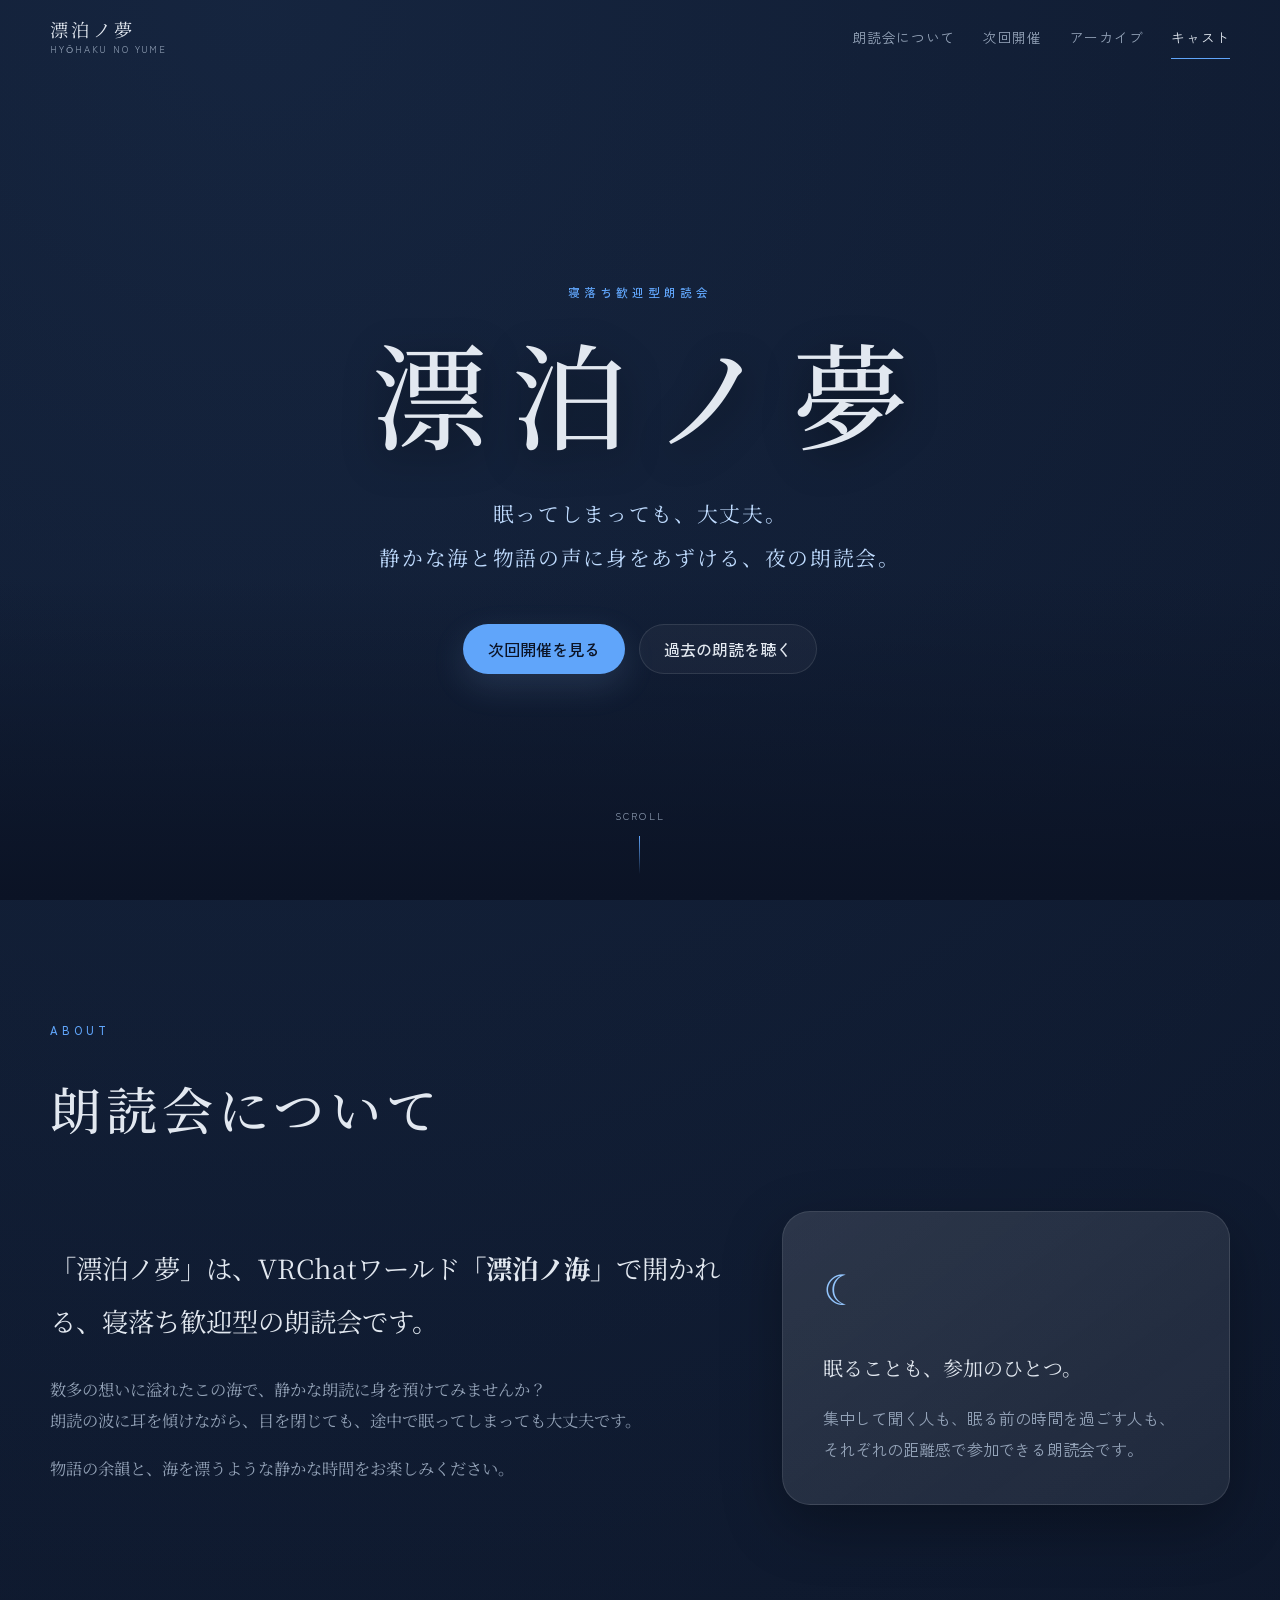
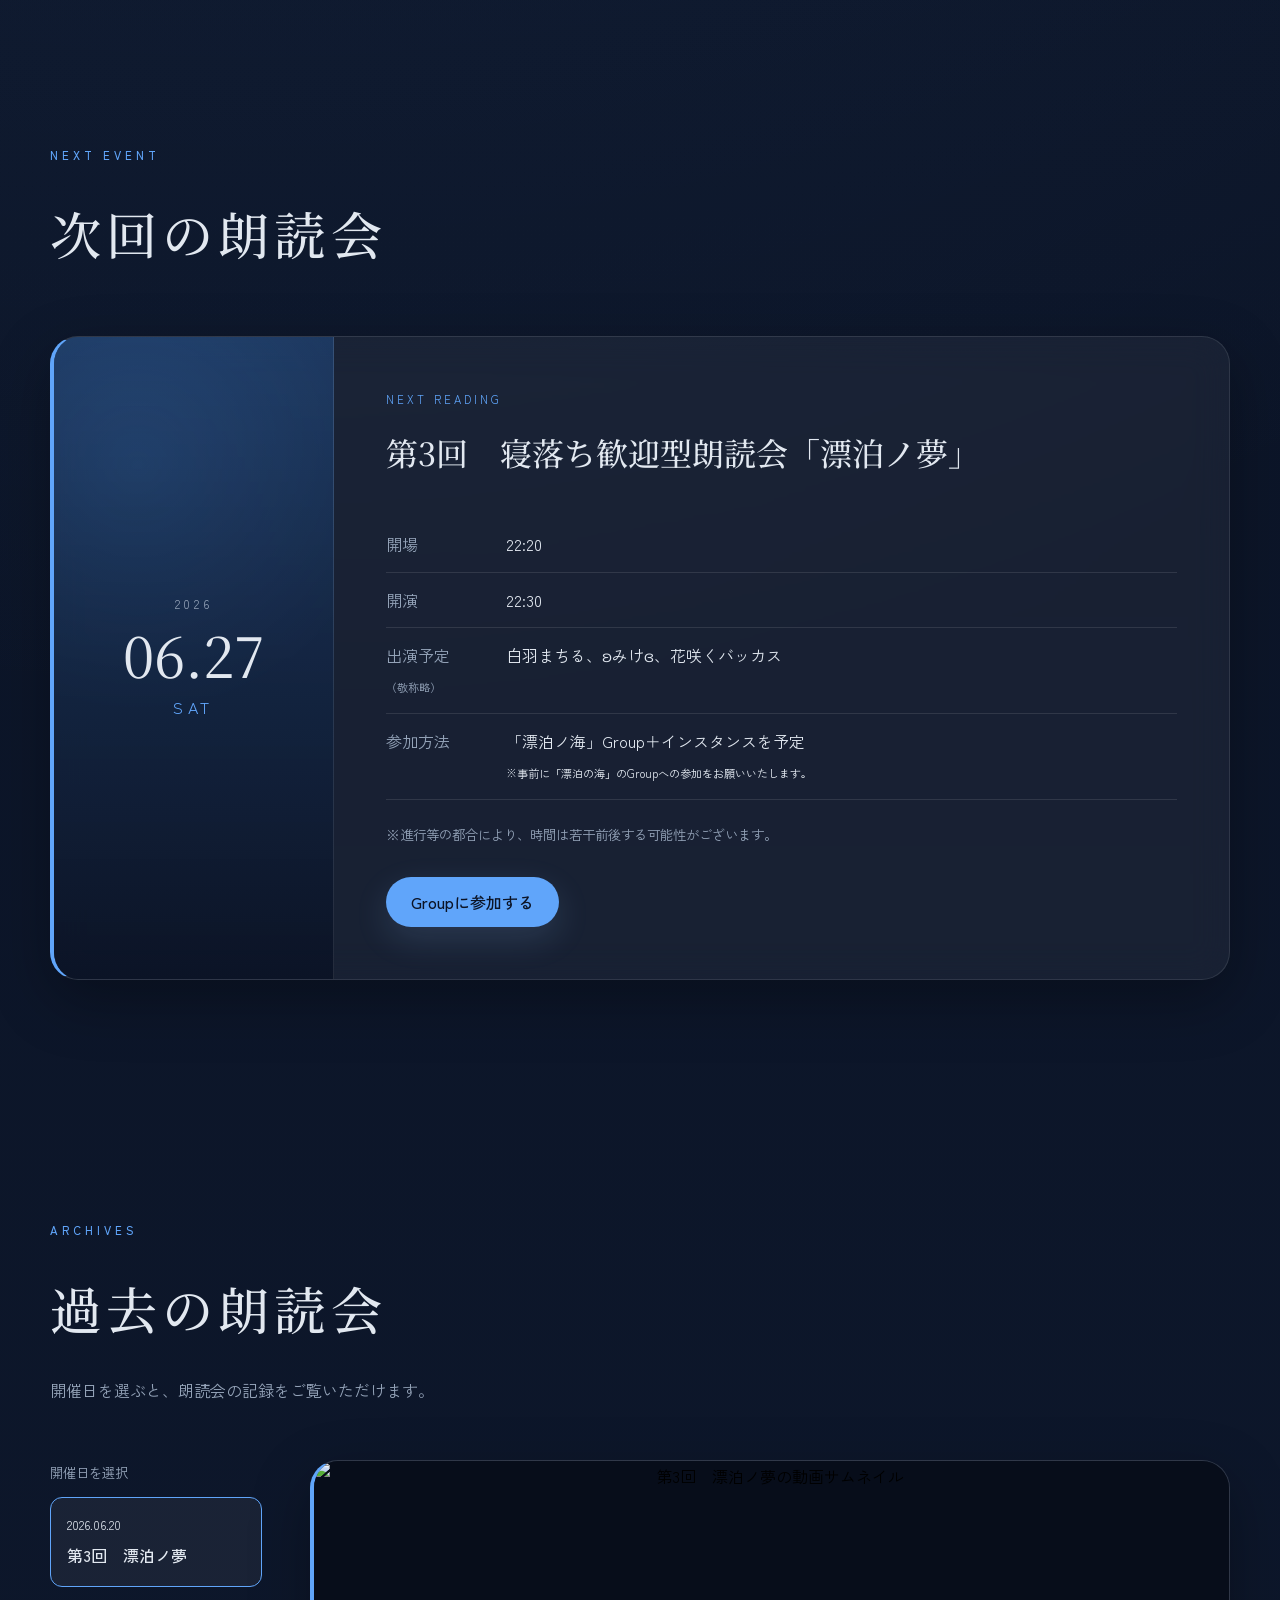
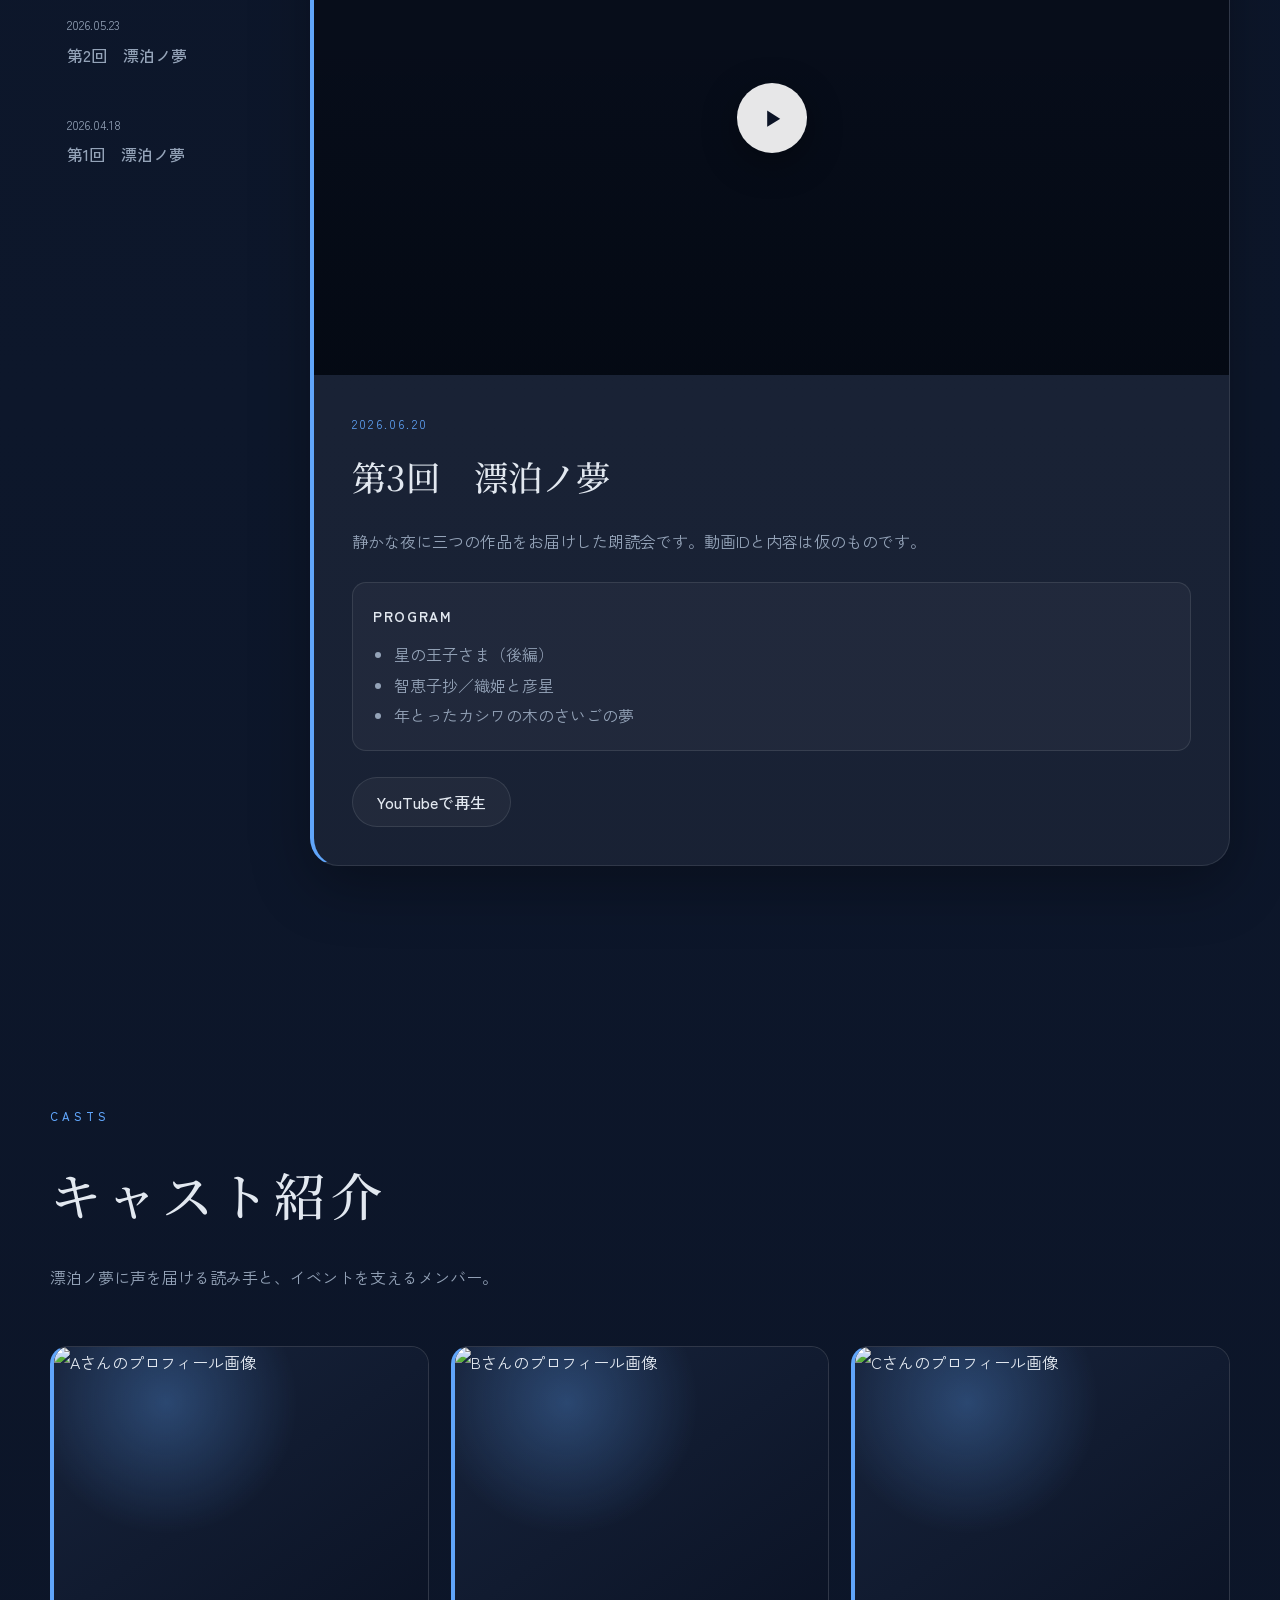
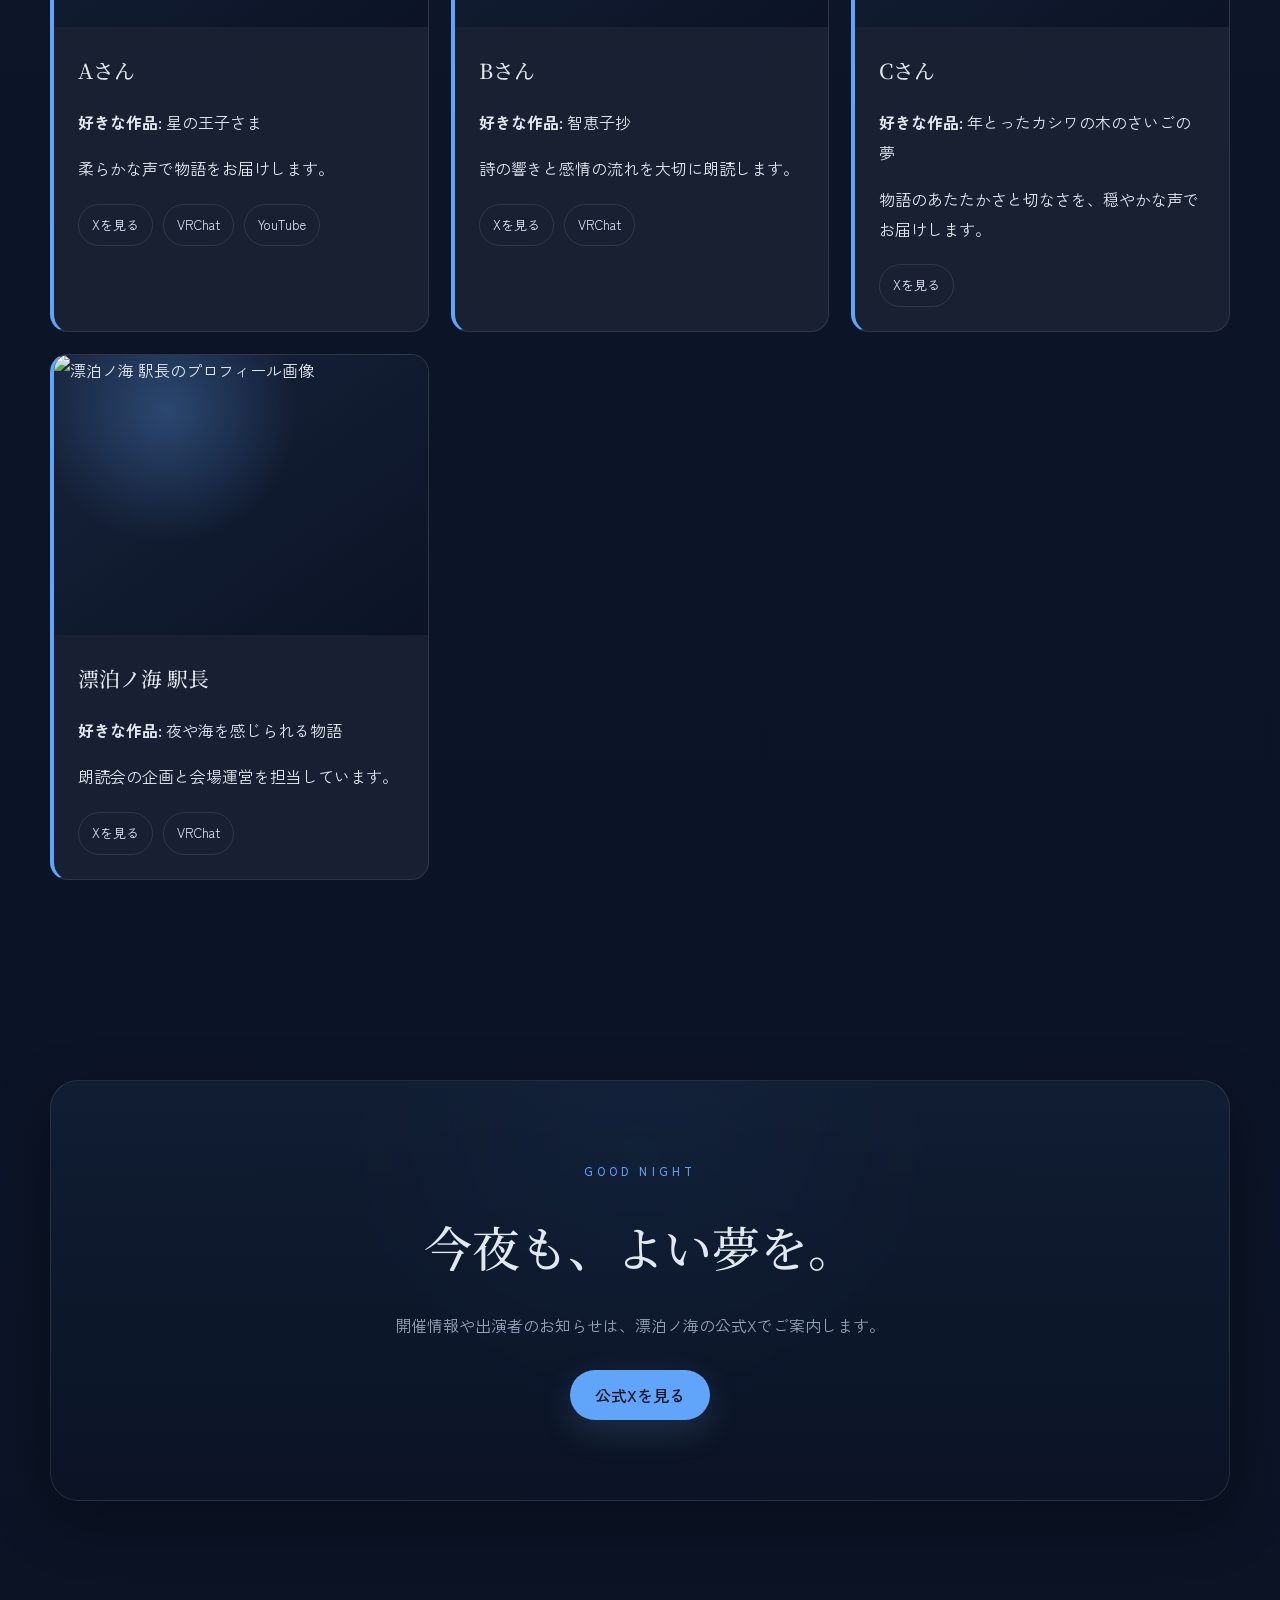
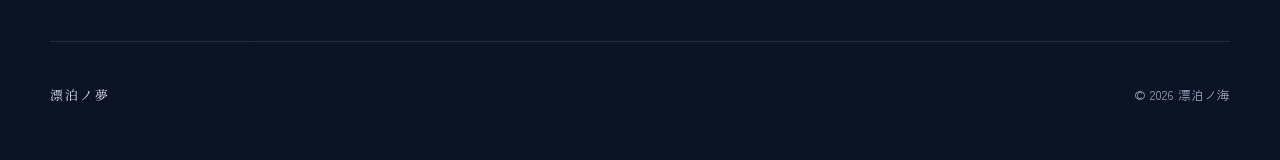
==== commit a7040cf4: "a" ====
--- a/index.html
+++ b/index.html
@@ -55,10 +55,7 @@
 
   <main id="main-content">
     <section class="hero" aria-labelledby="heroTitle">
-
-    <div class="hero-photo-layer" id="heroPhotoLayer" aria-hidden="true"></div>
-    <div class="hero-photo-overlay" aria-hidden="true"></div>
-
+    <img src="assets/logo.png" alt="" class="hero-logo-bg">
     <div class="hero__content">
         <p class="eyebrow">寝落ち歓迎型朗読会</p>
 
@@ -96,8 +93,7 @@
       <div class="about-grid">
         <div class="about-copy">
           <p class="lead">
-            「漂泊ノ夢」は、VRChatワールド
-            <strong>『漂泊ノ海-Wandering Sea-』</strong>で開かれる、寝落ち歓迎型の朗読会です。
+            「漂泊ノ夢」は、VRChatワールド<strong>「漂泊ノ海」</strong>で開かれる、寝落ち歓迎型の朗読会です。
           </p>
           <p>
             数多の想いに溢れたこの海で、静かな朗読に身を預けてみませんか？<br>
@@ -128,7 +124,7 @@
       <article class="event-card">
         <div class="event-card__date" aria-label="開催日">
           <span class="event-card__year">2026</span>
-          <span class="event-card__day">06.20</span>
+          <span class="event-card__day">06.27</span>
           <span class="event-card__weekday">SAT</span>
         </div>
 
@@ -139,36 +135,36 @@
           <dl class="event-details">
             <div>
               <dt>開場</dt>
-              <dd>21:45</dd>
+              <dd>22:20</dd>
             </div>
             <div>
               <dt>開演</dt>
-              <dd>22:00</dd>
-            </div>
-            <div>
-              <dt>会場</dt>
-              <dd>VRChat「漂泊ノ海」</dd>
+              <dd>22:30</dd>
+            </div>
+            <div>
+              <dt>出演予定<br><span class="subtitle">（敬称略）</span></dt>
+              <dd>白羽まちる、ʚみけɞ、花咲くバッカス</dd>
             </div>
             <div>
               <dt>参加方法</dt>
-              <dd>Group＋インスタンスを予定</dd>
+              <dd>「漂泊ノ海」Group＋インスタンスを予定<br>
+                <span class="subtitle">※事前に「漂泊の海」のGroupへの参加をお願いいたします。</span></dd>
             </div>
           </dl>
 
           <p class="event-card__note">
-            ※日程・参加方法は仮の内容です。実際の開催情報に差し替えてください。
+            ※進行等の都合により、時間は若干前後する可能性がございます。
           </p>
 
           <div class="event-card__actions">
             <a
               class="button button--primary"
-              href="https://x.com/hyohakupost"
+              href="https://vrc.group/HYOHAK.5005"
               target="_blank"
               rel="noopener noreferrer"
             >
-              Xで最新情報を見る
+              Groupに参加する
             </a>
-            <a class="text-link" href="#casts">出演キャストを見る</a>
           </div>
         </div>
       </article>
@@ -185,10 +181,13 @@
 
       <div class="archive-layout">
         <div class="archive-picker">
-          <label for="archiveSelect">開催日を選択</label>
-          <select id="archiveSelect"></select>
-
-          <div class="archive-list" id="archiveList" aria-label="過去イベント一覧"></div>
+          <p class="archive-picker__label">開催日を選択</p>
+
+          <div
+            class="archive-list"
+            id="archiveList"
+            aria-label="過去イベント一覧"
+          ></div>
         </div>
 
         <article class="archive-feature" id="archiveFeature">
--- a/styles.css
+++ b/styles.css
@@ -192,52 +192,6 @@
   isolation: isolate;
 }
 
-.hero-photo-layer,
-.hero-photo-overlay {
-  position: absolute;
-  inset: 0;
-  pointer-events: none;
-}
-
-.hero-photo-layer {
-  z-index: 0;
-  overflow: hidden;
-}
-
-.hero-photo {
-  position: absolute;
-  width: var(--photo-width, 240px);
-  max-width: none;
-  aspect-ratio: var(--photo-ratio, 3 / 2);
-  object-fit: cover;
-  opacity: 0;
-  border-radius: 6px;
-  box-shadow: 0 16px 42px rgba(0, 0, 0, 0.34);
-  transform:
-    translate3d(var(--photo-start-x, 0), var(--photo-start-y, 0), 0)
-    rotate(var(--photo-start-rotation, 0deg))
-    scale(var(--photo-start-scale, 0.96));
-  transform-origin: center;
-  transition-property: opacity, transform;
-  transition-duration: var(--photo-fade-duration, 2s), var(--photo-move-duration, 10s);
-  transition-timing-function: ease, ease-in-out;
-  will-change: opacity, transform;
-}
-
-.hero-photo-overlay {
-  z-index: 1;
-  background:
-    linear-gradient(
-      90deg,
-      rgba(11, 19, 37, 0.28) 0%,
-      rgba(11, 19, 37, 0.52) 34%,
-      rgba(11, 19, 37, 0.58) 50%,
-      rgba(11, 19, 37, 0.52) 66%,
-      rgba(11, 19, 37, 0.28) 100%
-    );
-}
-
-
 .hero::after {
   content: "";
   position: absolute;
@@ -250,6 +204,18 @@
   background: linear-gradient(180deg, transparent, var(--bg));
 }
 
+.hero-logo-bg {
+  position: absolute;
+  top: 50%;
+  left: 50%;
+  transform: translate(-50%, -50%) ; /* 中央に配置して大きめに */
+  opacity: 0.15; /* 薄くしてタイトルを読みやすく */
+  pointer-events: none; /* 背景画像をクリックできなくする */
+  z-index: 0; /* hero__content の背後 */
+  max-width: 90%;
+  height: auto;
+}
+
 .hero__glow {
   position: absolute;
   z-index: -1;
@@ -285,7 +251,10 @@
   z-index: 2;
 }
 
-
+.subtitle {
+  font-size: 0.7em; /* 元のサイズの70%に調整 */
+  font-weight: normal; /* 必要に応じて太字を解除 */
+}
 .eyebrow,
 .section-heading__en {
   margin: 0 0 18px;
@@ -557,8 +526,8 @@
 
 .archive-layout {
   display: grid;
-  grid-template-columns: 310px 1fr;
-  gap: 36px;
+  grid-template-columns: 220px minmax(0, 1fr);
+  gap: 40px;
   align-items: start;
 }
 
@@ -567,26 +536,40 @@
   top: calc(var(--header-height) + 24px);
 }
 
-.archive-picker label {
-  display: block;
-  margin-bottom: 10px;
+.archive-picker__label {
+  margin: 0 0 12px;
   color: var(--text-sub);
   font-size: 0.84rem;
 }
 
-.archive-picker select {
-  width: 100%;
-  padding: 14px 44px 14px 16px;
-  color: var(--text);
-  background: var(--panel-strong);
-  border: 1px solid var(--line);
-  border-radius: 12px;
-}
-
 .archive-list {
-  margin-top: 20px;
-  display: grid;
+  max-height: 520px;
+  padding-right: 8px;
+  display: flex;
+  flex-direction: column;
   gap: 10px;
+  overflow-y: auto;
+  overscroll-behavior: contain;
+  scrollbar-width: thin;
+  scrollbar-color: var(--accent-color) rgba(255, 255, 255, 0.05);
+}
+
+.archive-list::-webkit-scrollbar {
+  width: 6px;
+}
+
+.archive-list::-webkit-scrollbar-track {
+  background: rgba(255, 255, 255, 0.05);
+  border-radius: 999px;
+}
+
+.archive-list::-webkit-scrollbar-thumb {
+  background: var(--accent-color);
+  border-radius: 999px;
+}
+
+.archive-list::-webkit-scrollbar-thumb:hover {
+  background: #93c5fd;
 }
 
 .archive-list button {
@@ -622,6 +605,7 @@
 }
 
 .archive-feature {
+  min-width: 0;
   overflow: hidden;
   background: var(--panel);
   border: 1px solid var(--line);
@@ -975,10 +959,6 @@
     position: static;
   }
 
-  .archive-list {
-    grid-template-columns: repeat(2, minmax(0, 1fr));
-  }
-
   .event-card {
     grid-template-columns: 1fr;
   }
@@ -989,6 +969,10 @@
     border-bottom: 1px solid var(--line);
   }
 
+  .archive-list {
+    max-height: 300px;
+  }
+
   .cast-grid {
     grid-template-columns: repeat(2, 1fr);
   }
@@ -1009,17 +993,6 @@
     padding-inline: 16px;
   }
 
-  .hero-photo-overlay {
-    background:
-      linear-gradient(
-        180deg,
-        rgba(11, 19, 37, 0.28) 0%,
-        rgba(11, 19, 37, 0.58) 28%,
-        rgba(11, 19, 37, 0.66) 72%,
-        rgba(11, 19, 37, 0.34) 100%
-      );
-  }
-
   .hero h1 {
     font-size: clamp(3rem, 18vw, 4.8rem);
     letter-spacing: 0.12em;
@@ -1060,10 +1033,6 @@
   .event-card__actions {
     align-items: stretch;
     flex-direction: column;
-  }
-
-  .archive-list {
-    grid-template-columns: 1fr;
   }
 
   .video-thumbnail__play {
@@ -1104,9 +1073,6 @@
     transform: none;
   }
 
-  .hero-photo-layer {
-    display: none;
-  }
 }
 
 
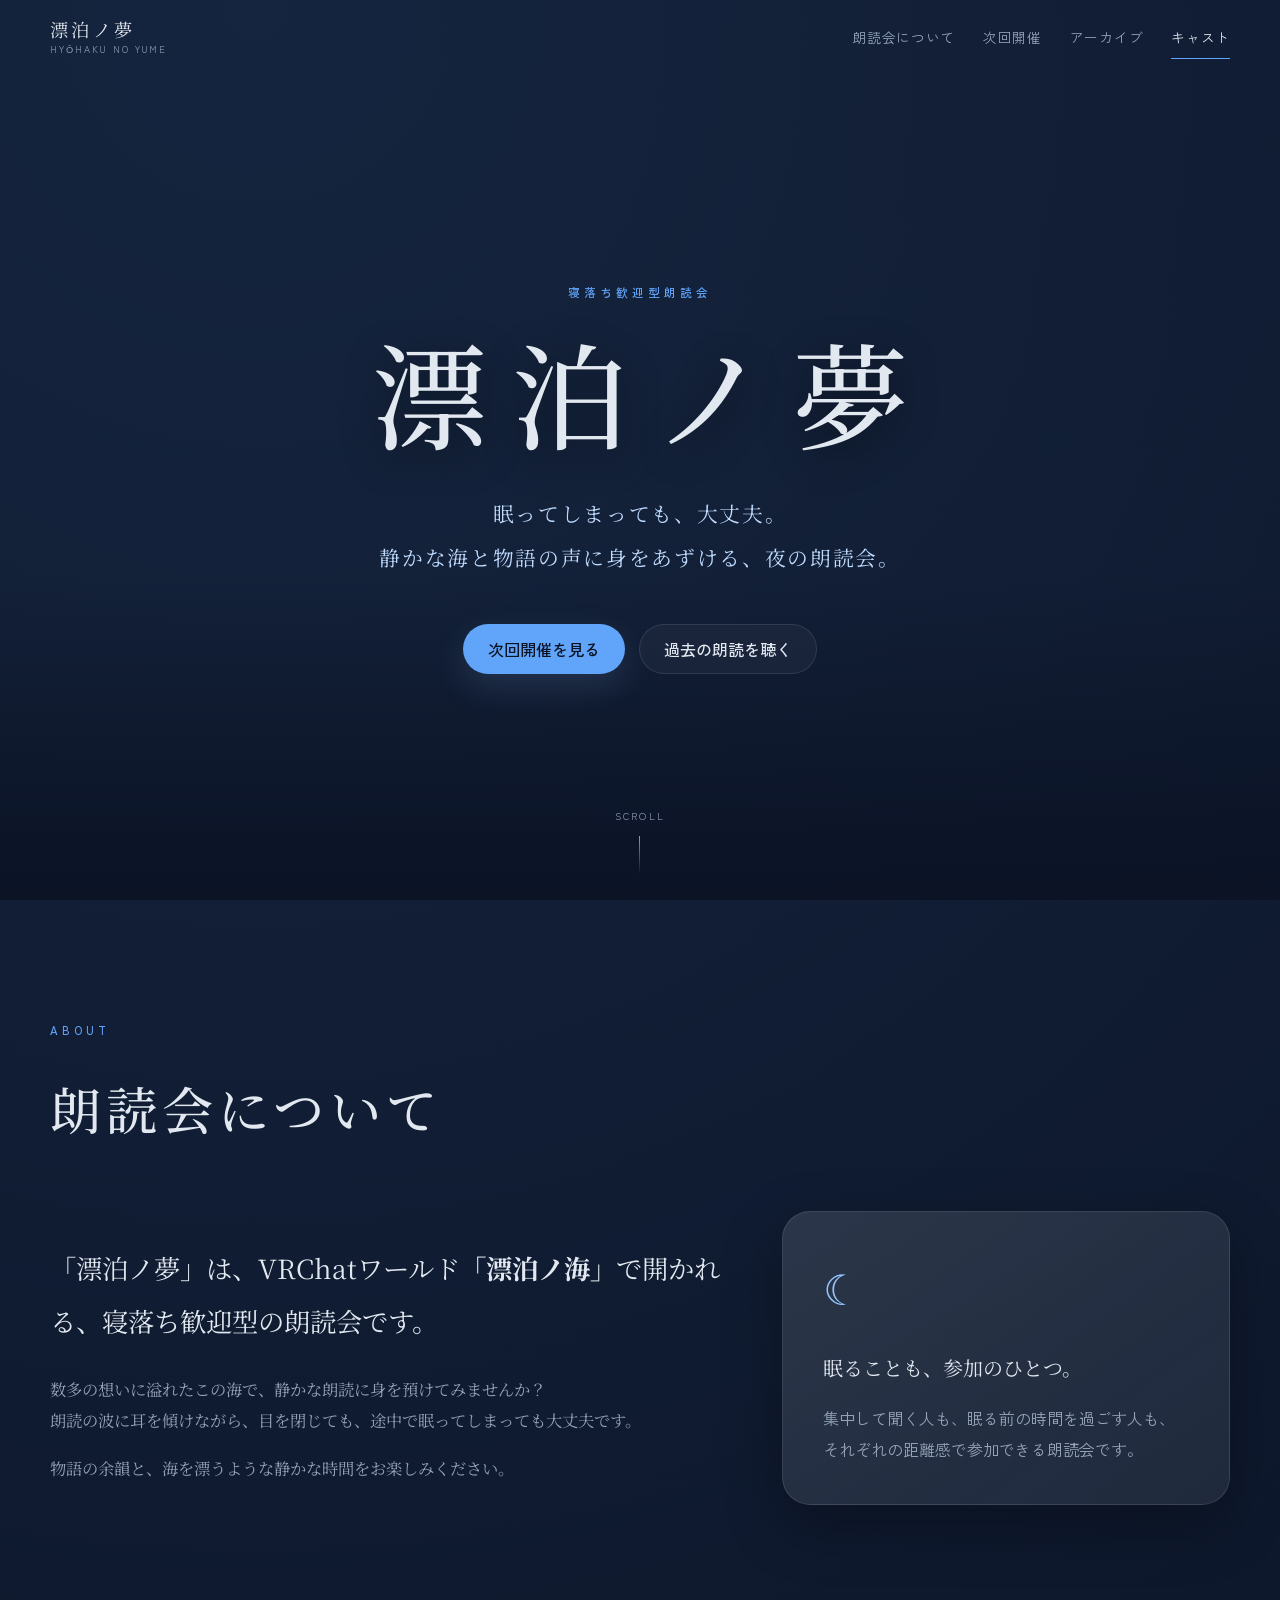
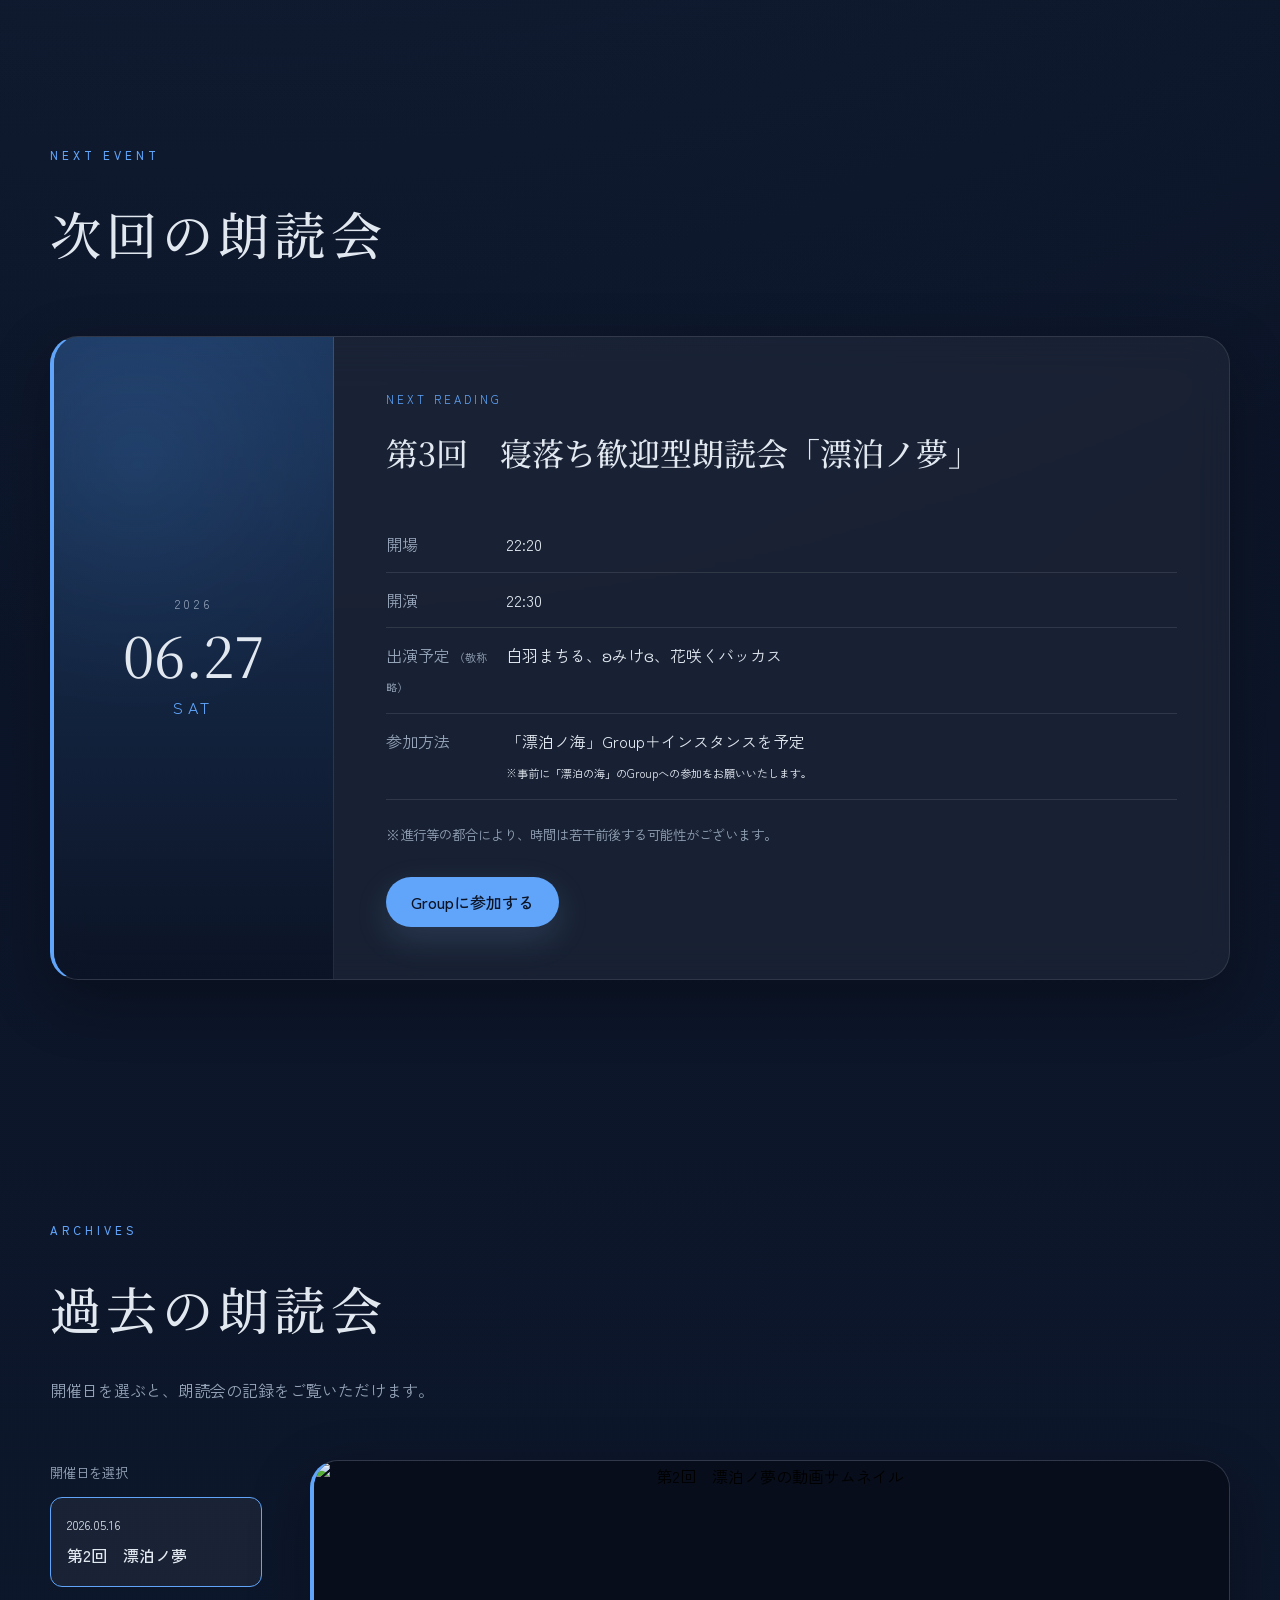
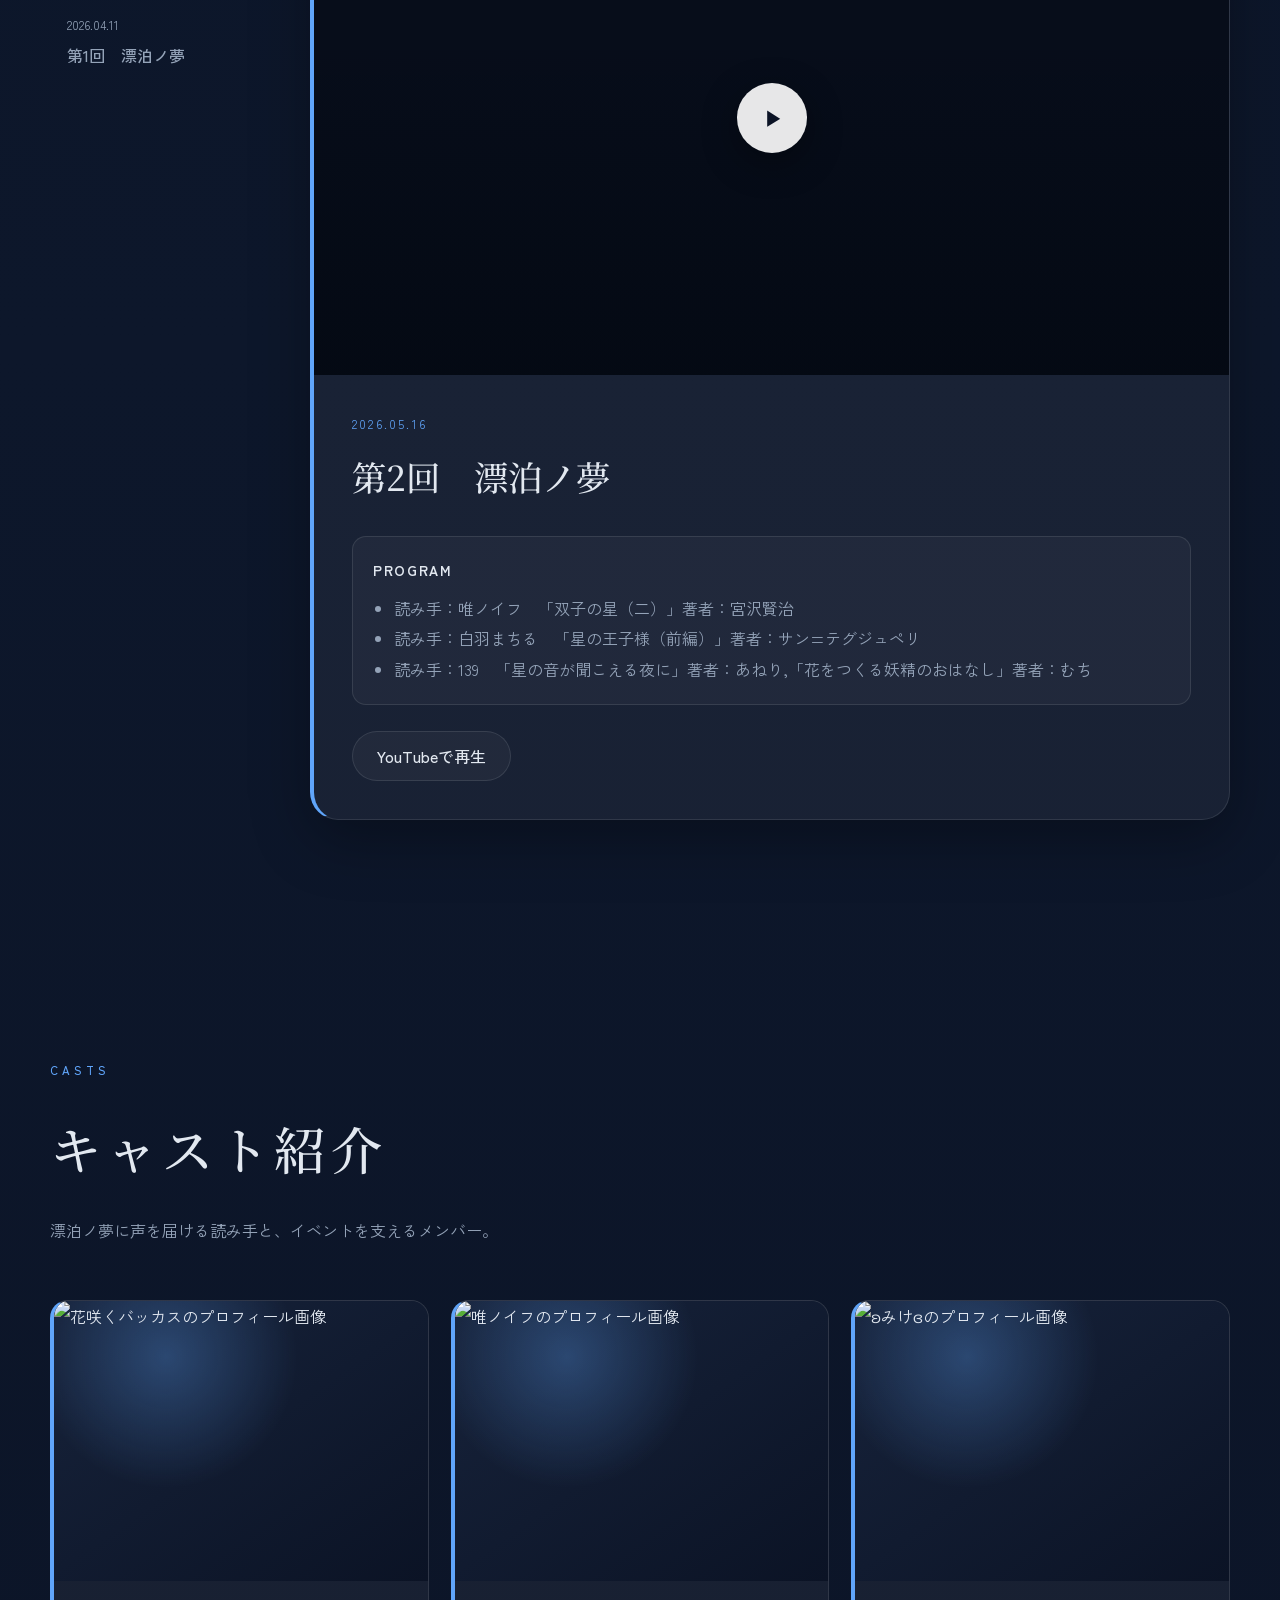
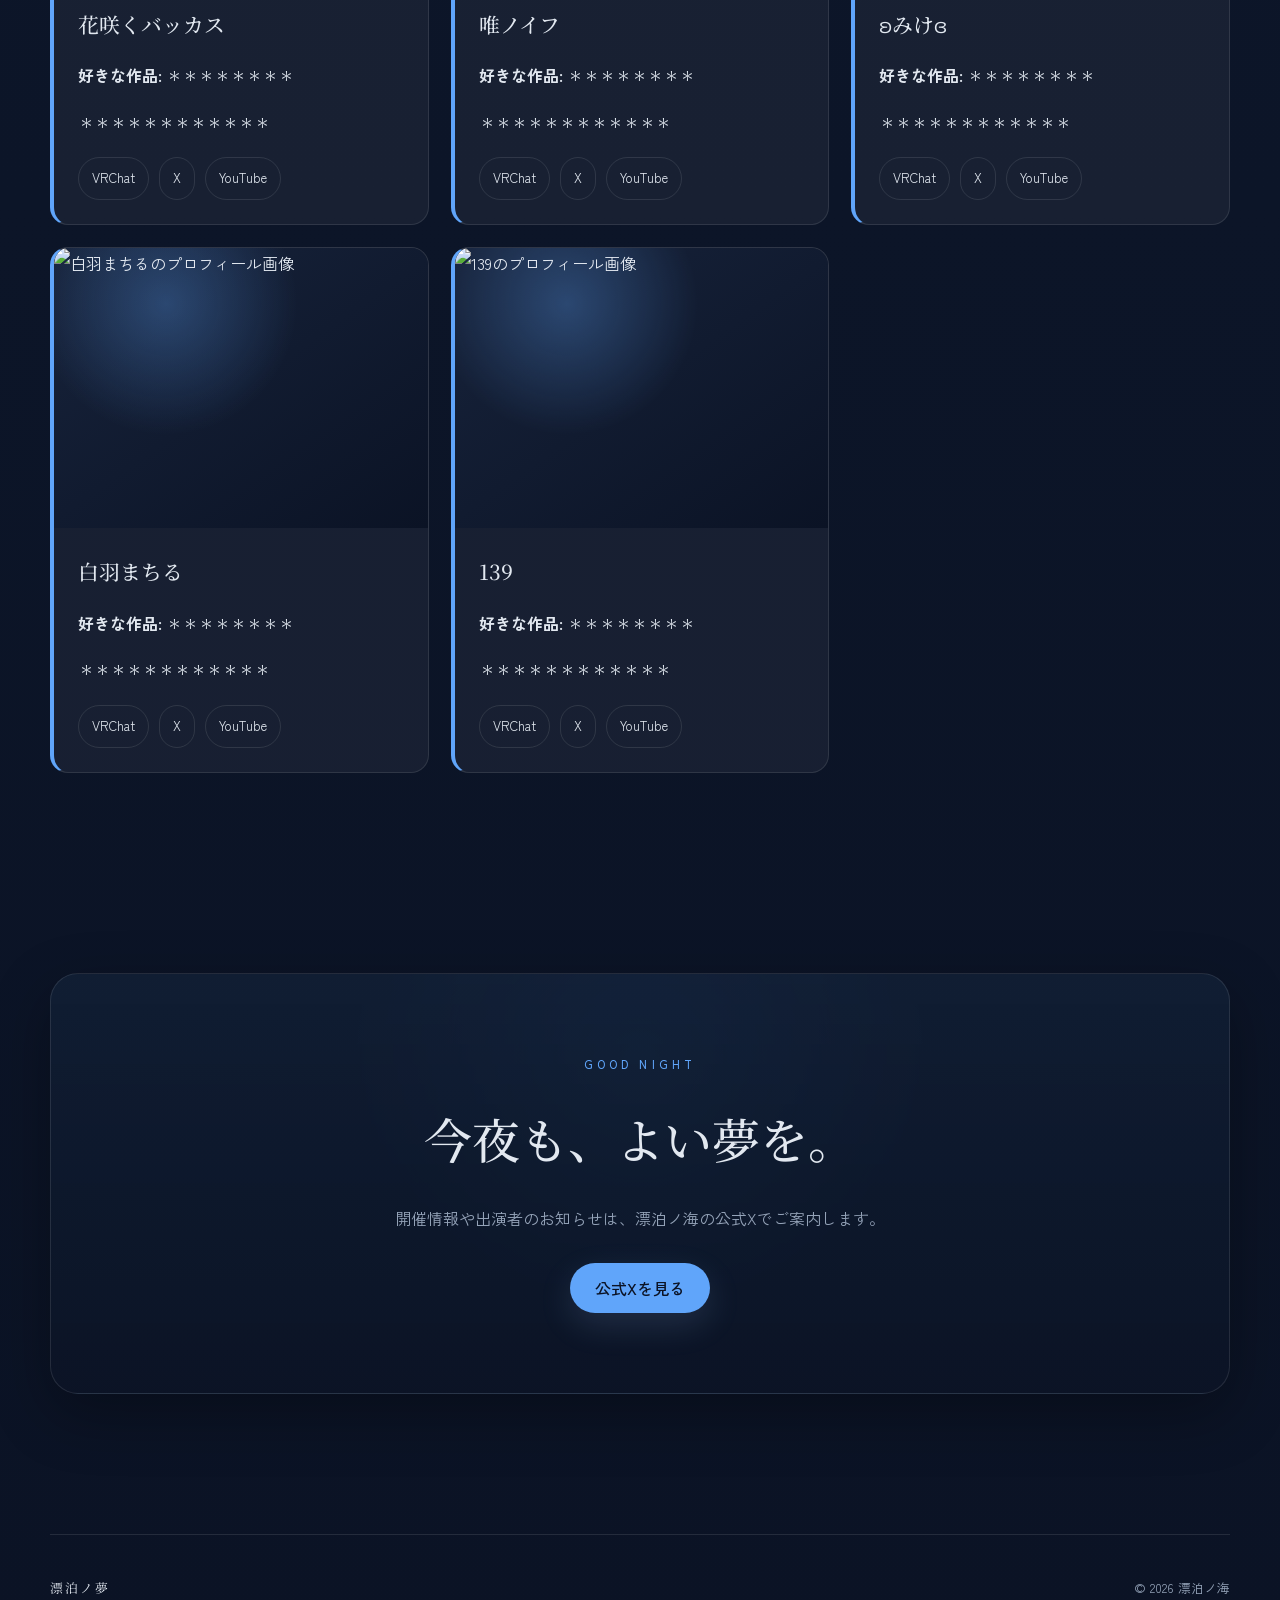
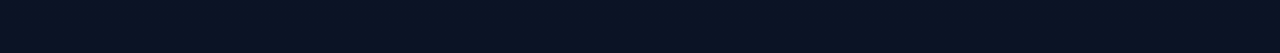
==== commit 017b6ccc: "a" ====
--- a/index.html
+++ b/index.html
@@ -142,7 +142,7 @@
               <dd>22:30</dd>
             </div>
             <div>
-              <dt>出演予定<br><span class="subtitle">（敬称略）</span></dt>
+              <dt>出演予定 <span class="subtitle">（敬称略）</span></dt>
               <dd>白羽まちる、ʚみけɞ、花咲くバッカス</dd>
             </div>
             <div>
@@ -200,7 +200,6 @@
           <div class="archive-feature__body">
             <p class="archive-feature__date" id="archiveDate"></p>
             <h3 id="archiveTitle"></h3>
-            <p id="archiveDescription"></p>
 
             <div class="archive-program" id="archiveProgram"></div>
 
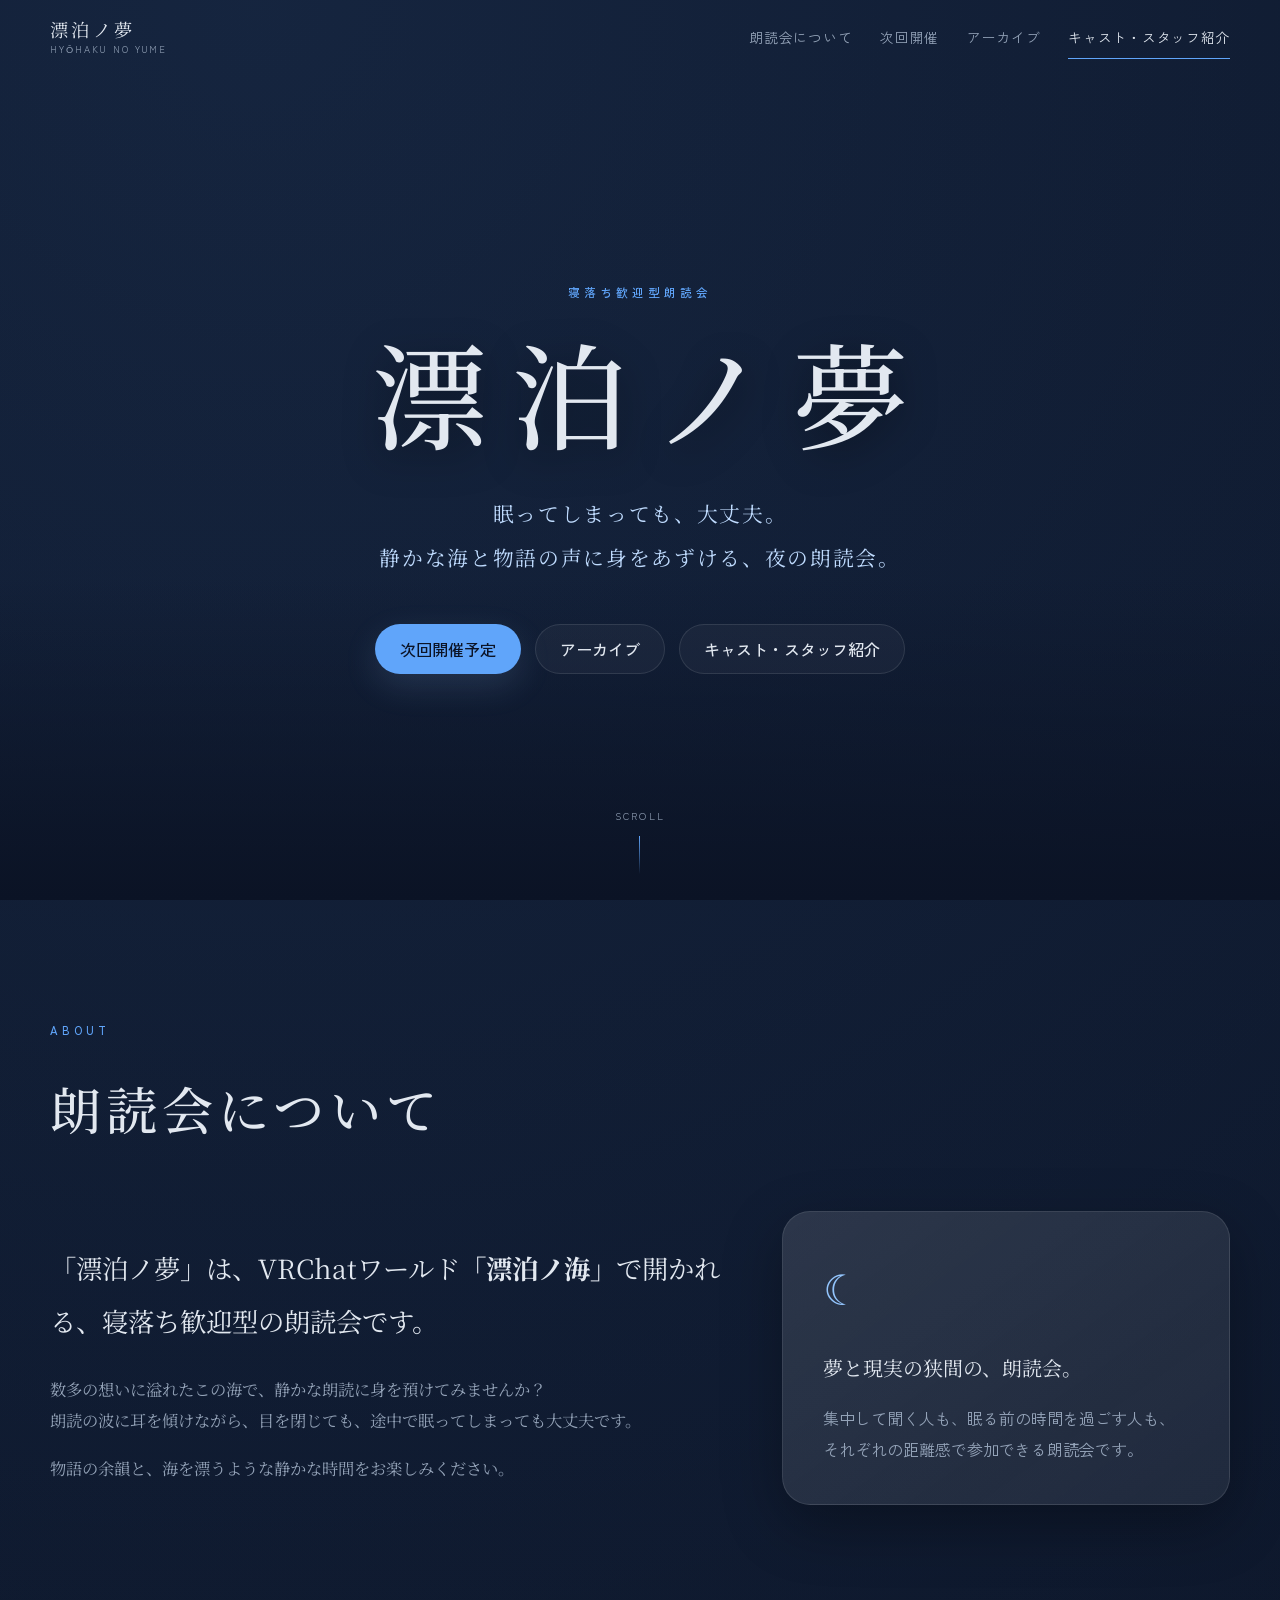
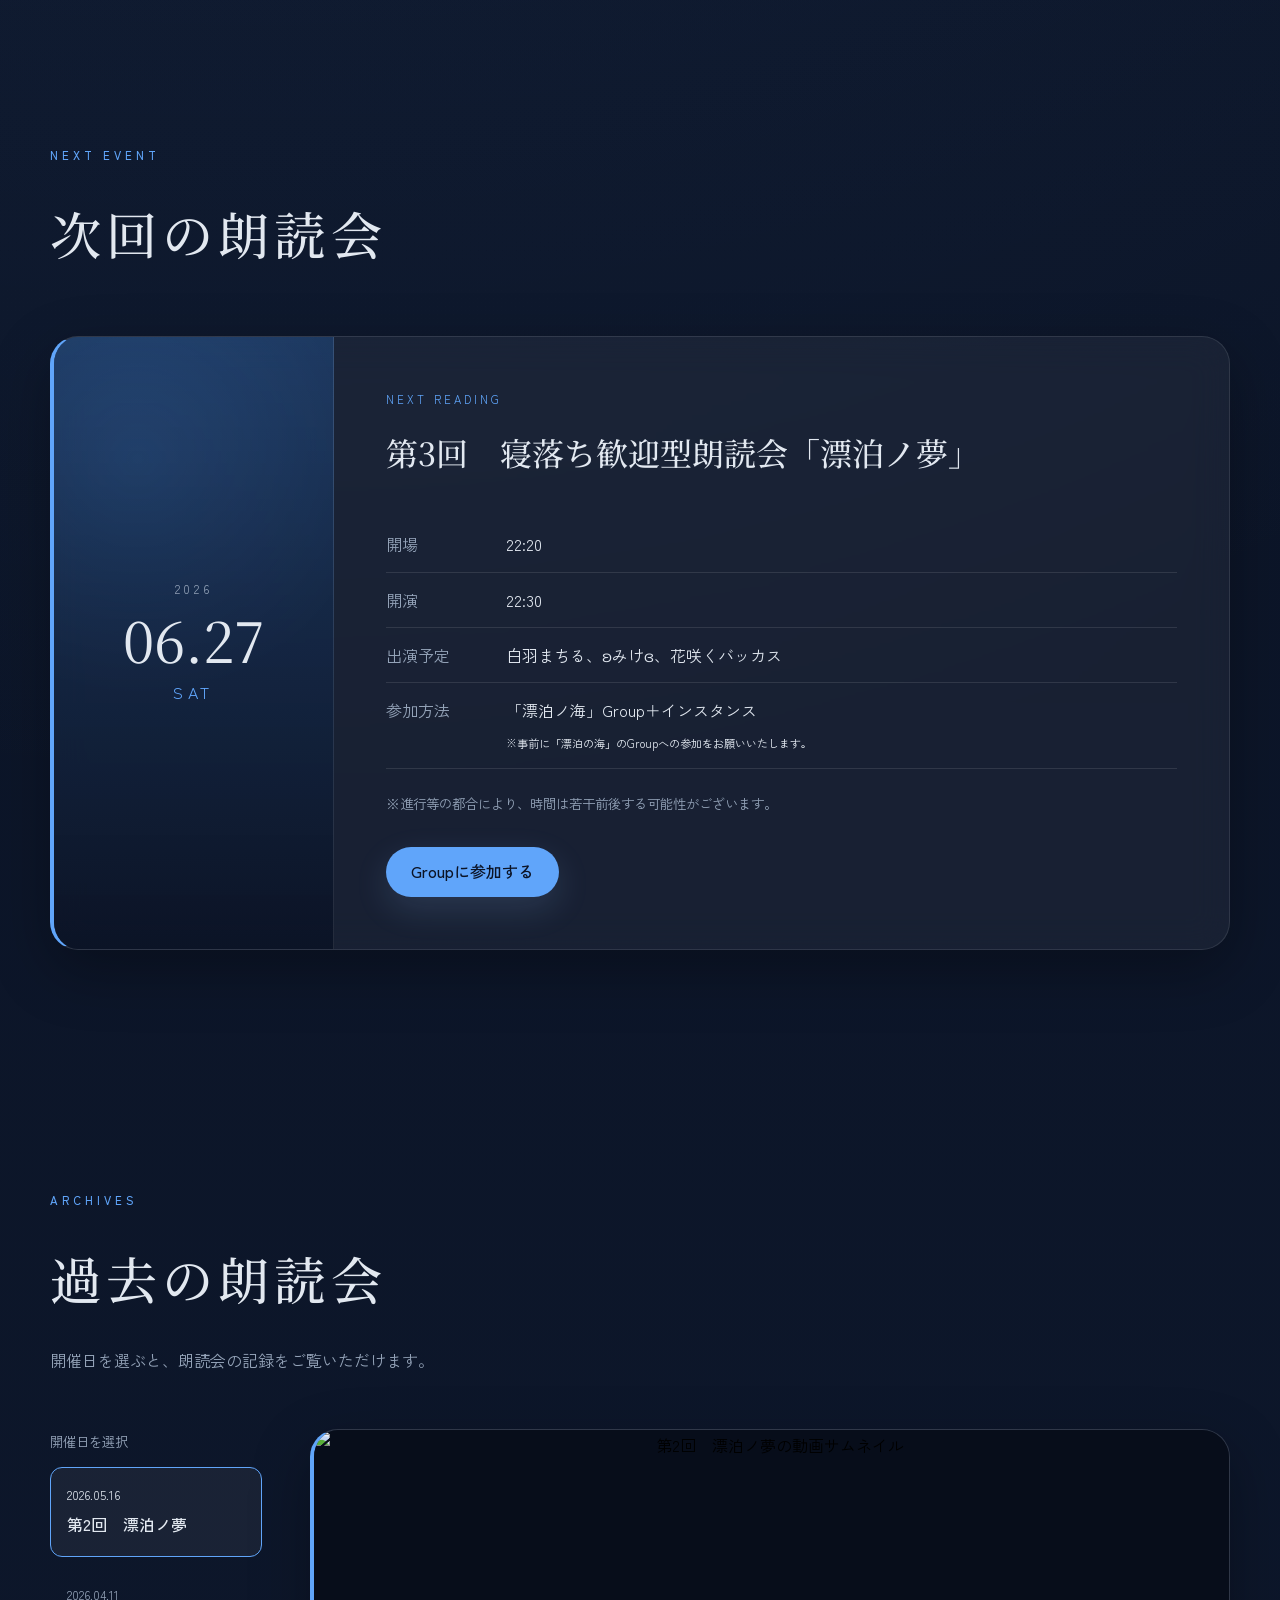
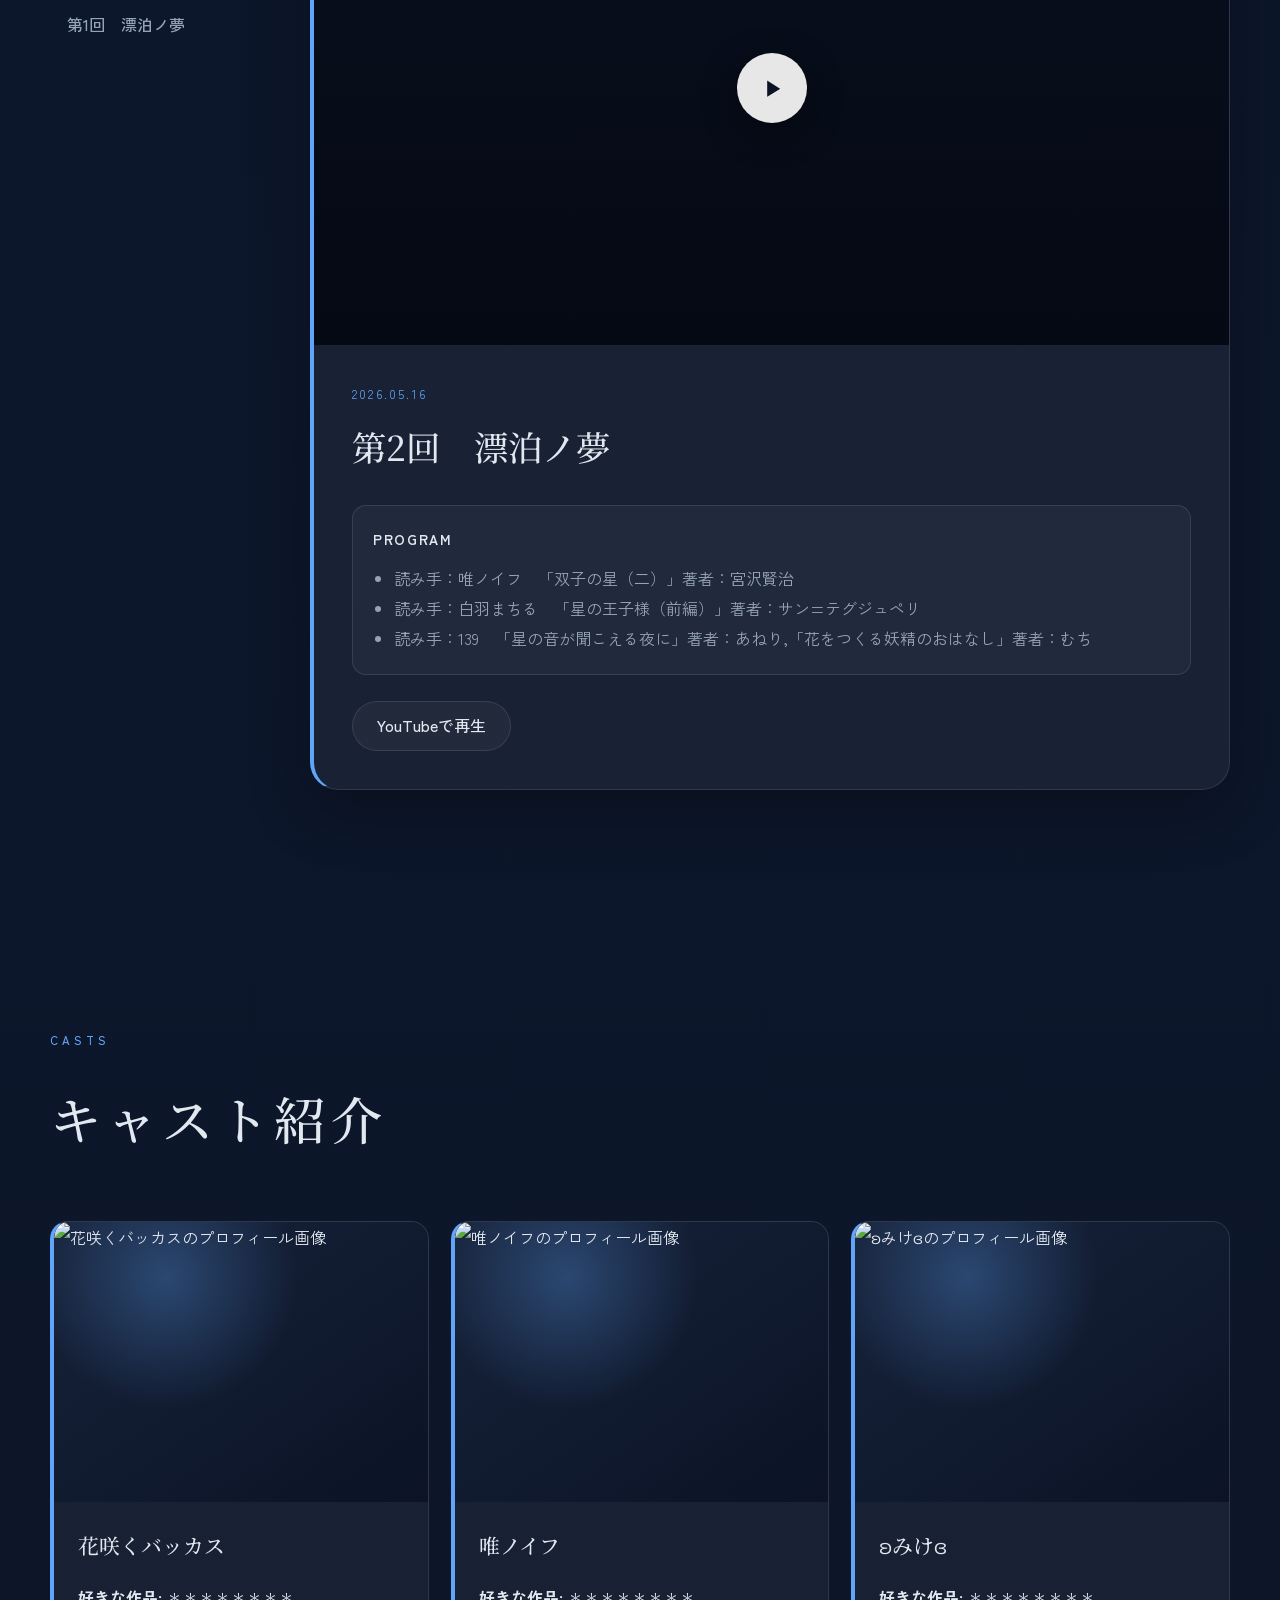
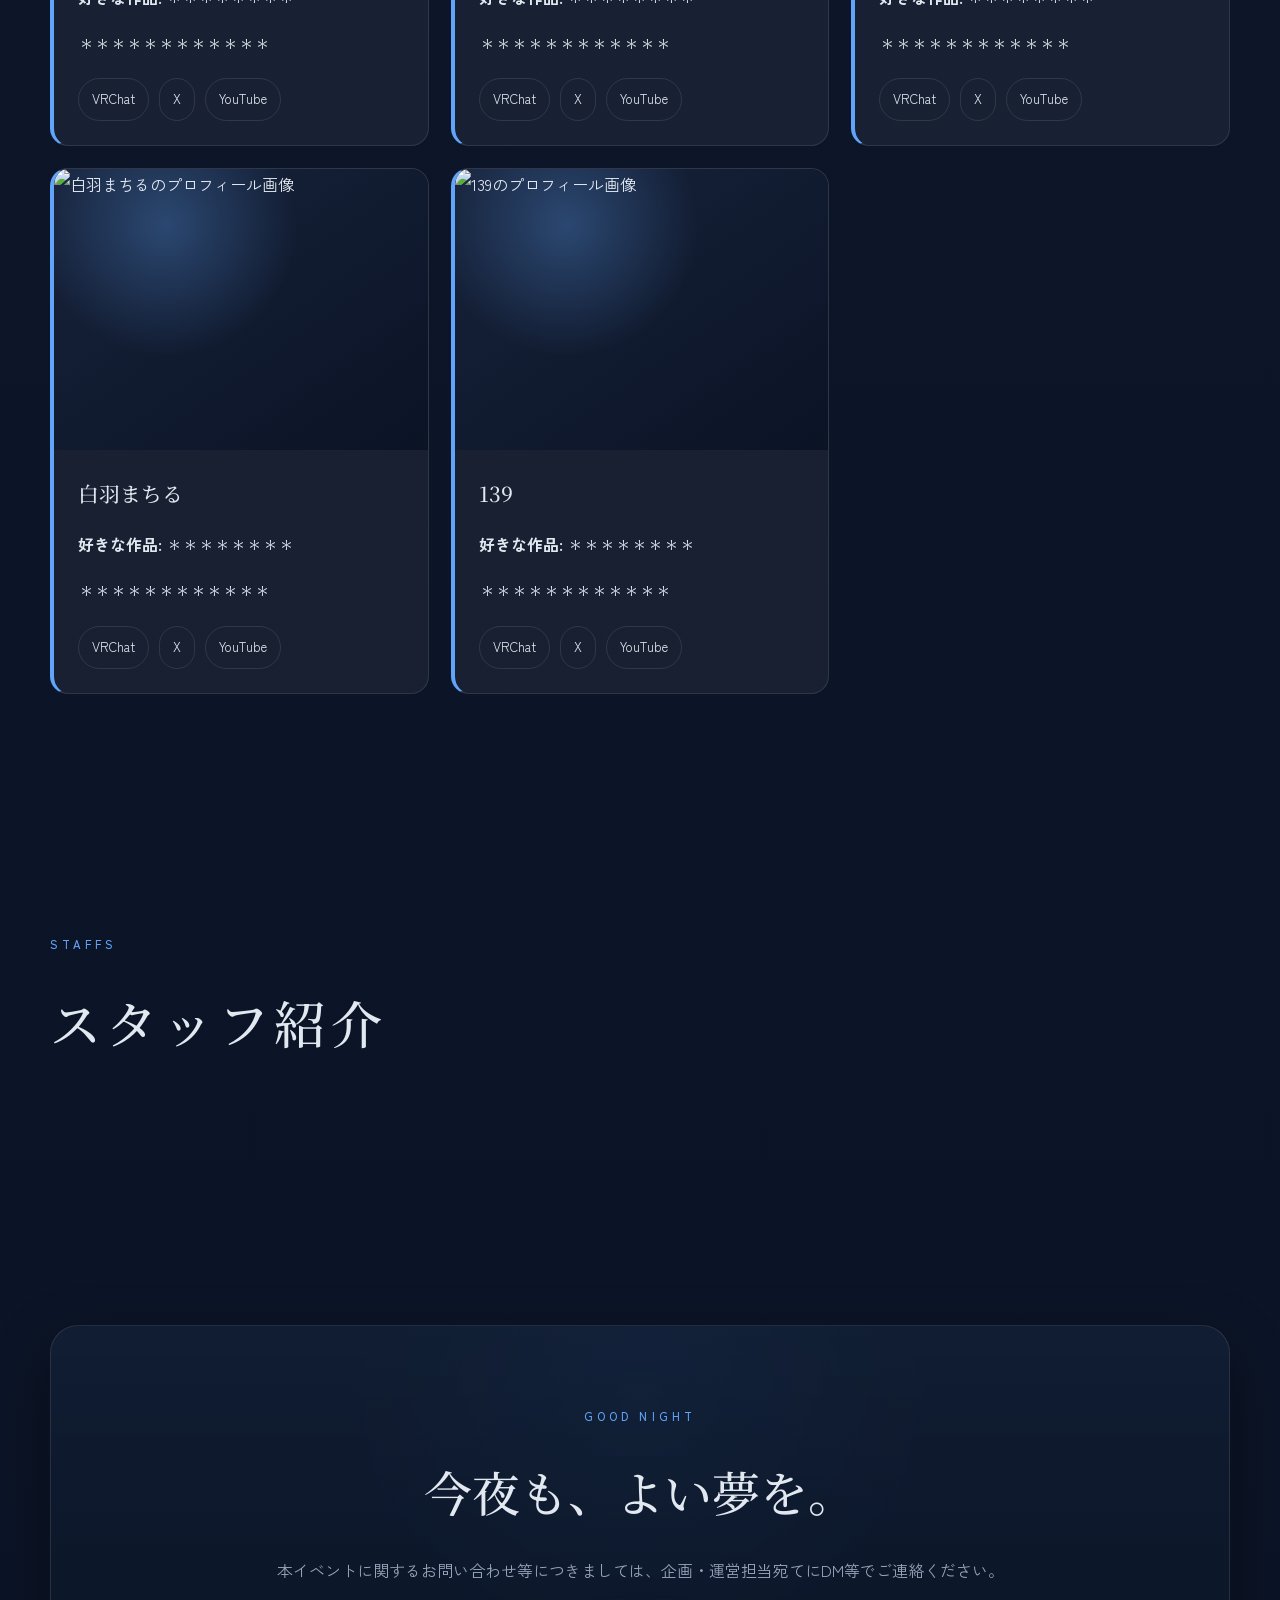
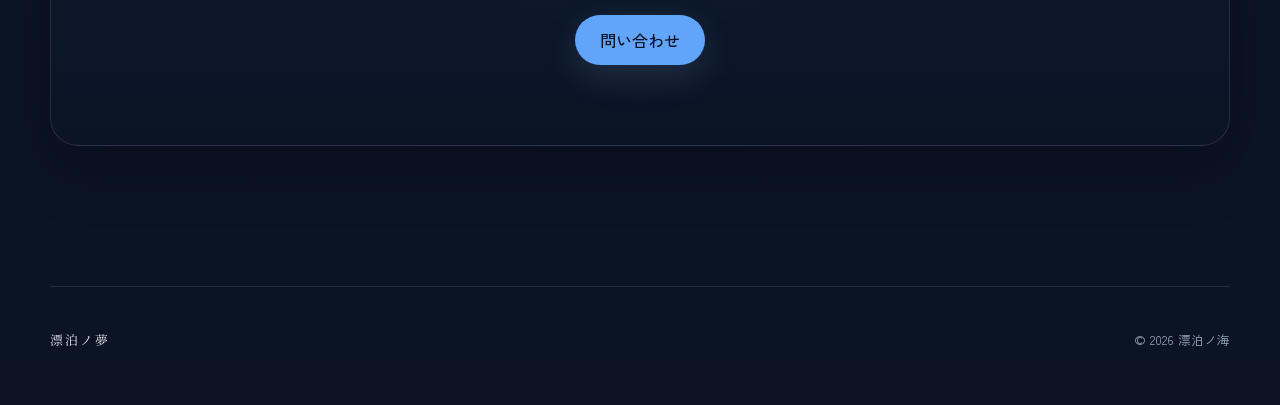
==== commit 8ebb7b29: "Update index.html" ====
--- a/index.html
+++ b/index.html
@@ -22,8 +22,6 @@
 </head>
 
 <body>
-  <a class="skip-link" href="#main-content">本文へ移動</a>
-
   <header class="site-header" id="top">
     <div class="header-inner">
       <a class="site-logo" href="#top" aria-label="漂泊ノ夢 トップへ">
@@ -48,7 +46,7 @@
         <a href="#about">朗読会について</a>
         <a href="#next-event">次回開催</a>
         <a href="#archives">アーカイブ</a>
-        <a href="#casts">キャスト</a>
+        <a href="#casts">キャスト・スタッフ紹介</a>
       </nav>
     </div>
   </header>
@@ -68,11 +66,15 @@
 
         <div class="hero__actions">
         <a class="button button--primary" href="#next-event">
-            次回開催を見る
+            次回開催予定
         </a>
 
         <a class="button button--ghost" href="#archives">
-            過去の朗読を聴く
+            アーカイブ
+        </a>
+
+        <a class="button button--ghost" href="#casts">
+            キャスト・スタッフ紹介
         </a>
         </div>
     </div>
@@ -106,7 +108,7 @@
 
         <div class="concept-card">
           <span class="concept-card__icon" aria-hidden="true">☾</span>
-          <p class="concept-card__title">眠ることも、参加のひとつ。</p>
+          <p class="concept-card__title">夢と現実の狭間の、朗読会。</p>
           <p>
             集中して聞く人も、眠る前の時間を過ごす人も、
             それぞれの距離感で参加できる朗読会です。
@@ -142,12 +144,12 @@
               <dd>22:30</dd>
             </div>
             <div>
-              <dt>出演予定 <span class="subtitle">（敬称略）</span></dt>
+              <dt>出演予定</dt>
               <dd>白羽まちる、ʚみけɞ、花咲くバッカス</dd>
             </div>
             <div>
               <dt>参加方法</dt>
-              <dd>「漂泊ノ海」Group＋インスタンスを予定<br>
+              <dd>「漂泊ノ海」Group＋インスタンス<br>
                 <span class="subtitle">※事前に「漂泊の海」のGroupへの参加をお願いいたします。</span></dd>
             </div>
           </dl>
@@ -215,12 +217,18 @@
       <div class="section-heading">
         <p class="section-heading__en">CASTS</p>
         <h2 id="castsTitle">キャスト紹介</h2>
-        <p class="section-heading__description">
-          漂泊ノ夢に声を届ける読み手と、イベントを支えるメンバー。
-        </p>
       </div>
 
       <div class="cast-grid" id="castGrid"></div>
+    </section>
+
+    <section class="section section--staffs reveal" id="staffs" aria-labelledby="staffsTitle">
+      <div class="section-heading">
+        <p class="section-heading__en">STAFFS</p>
+        <h2 id="staffsTitle">スタッフ紹介</h2>
+      </div>
+
+      <div class="staff-grid" id="staffGrid"></div>
     </section>
 
     <section class="section section--closing reveal" aria-labelledby="closingTitle">
@@ -228,15 +236,15 @@
         <p class="section-heading__en">GOOD NIGHT</p>
         <h2 id="closingTitle">今夜も、よい夢を。</h2>
         <p>
-          開催情報や出演者のお知らせは、漂泊ノ海の公式Xでご案内します。
+          本イベントに関するお問い合わせ等につきましては、企画・運営担当宛てにDM等でご連絡ください。
         </p>
         <a
           class="button button--primary"
-          href="https://x.com/hyohakupost"
+          href="https://x.com/rinsan11201"
           target="_blank"
           rel="noopener noreferrer"
         >
-          公式Xを見る
+          問い合わせ
         </a>
       </div>
     </section>
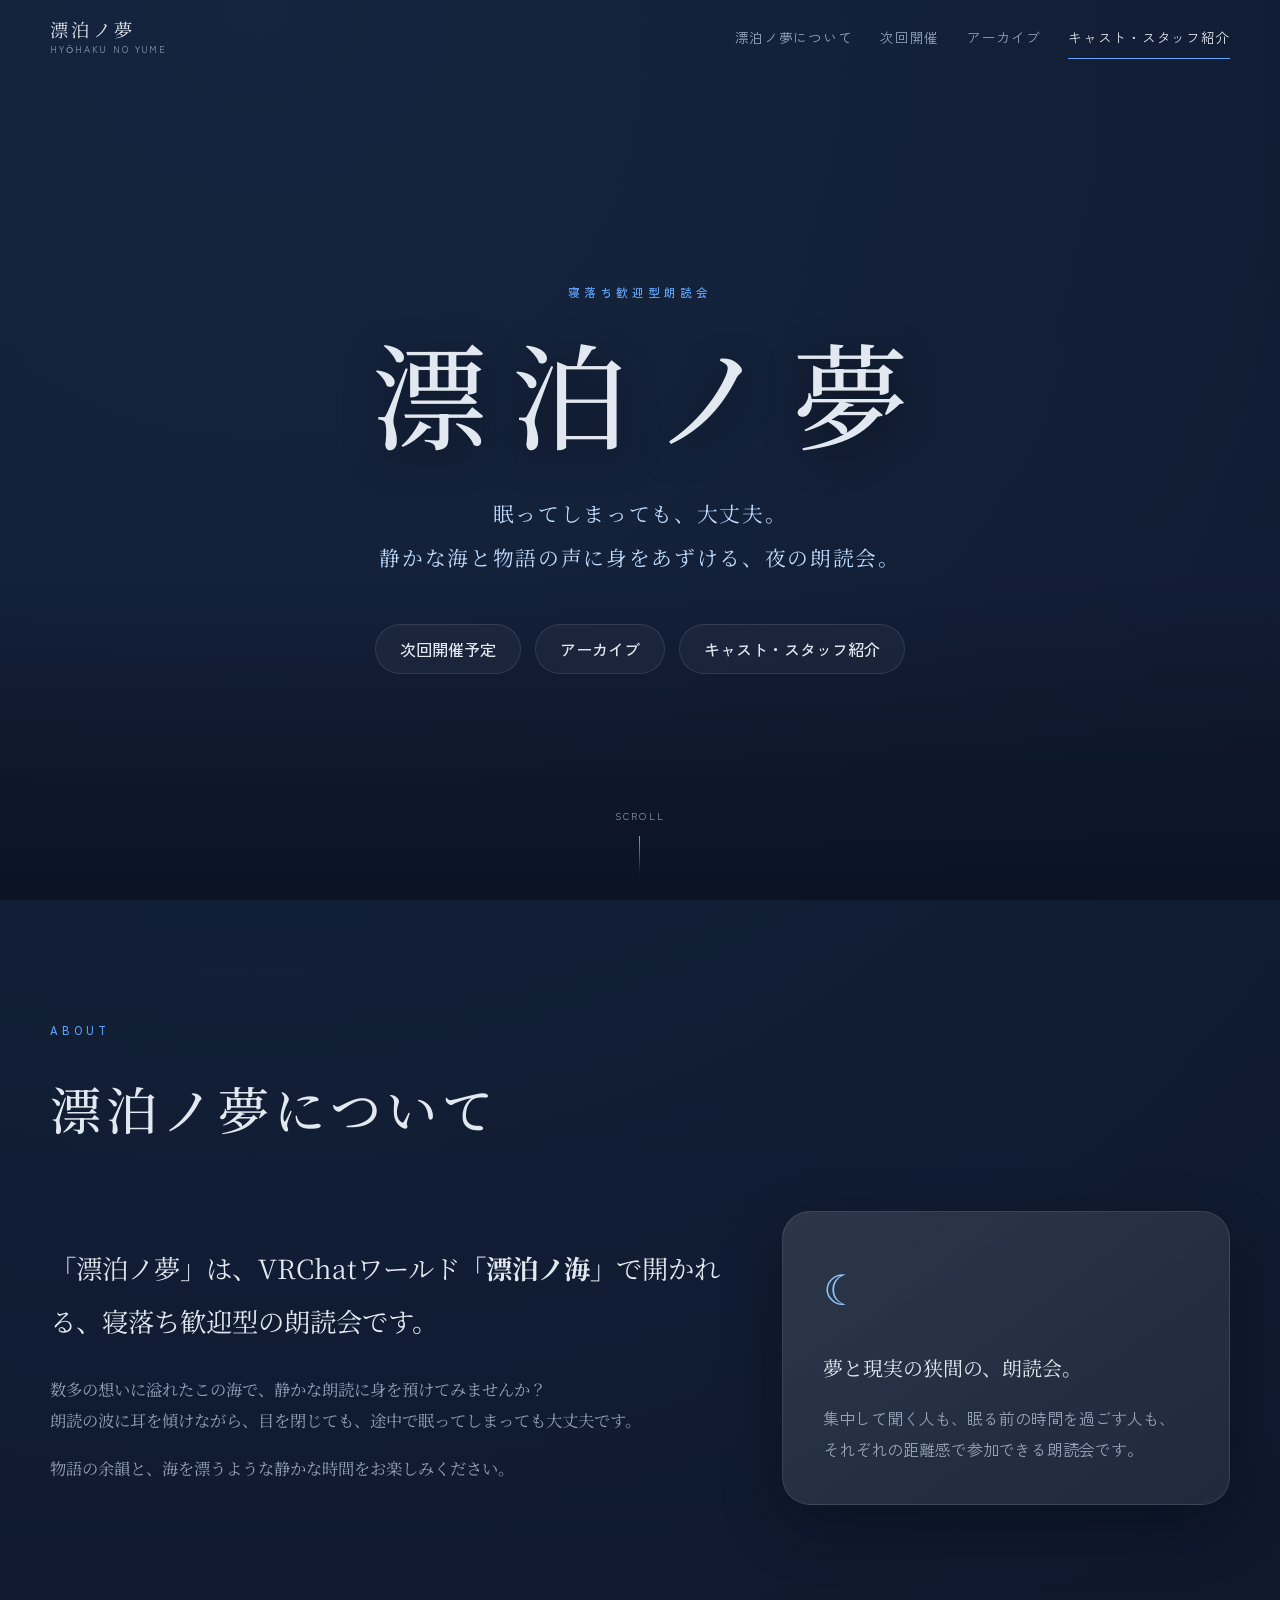
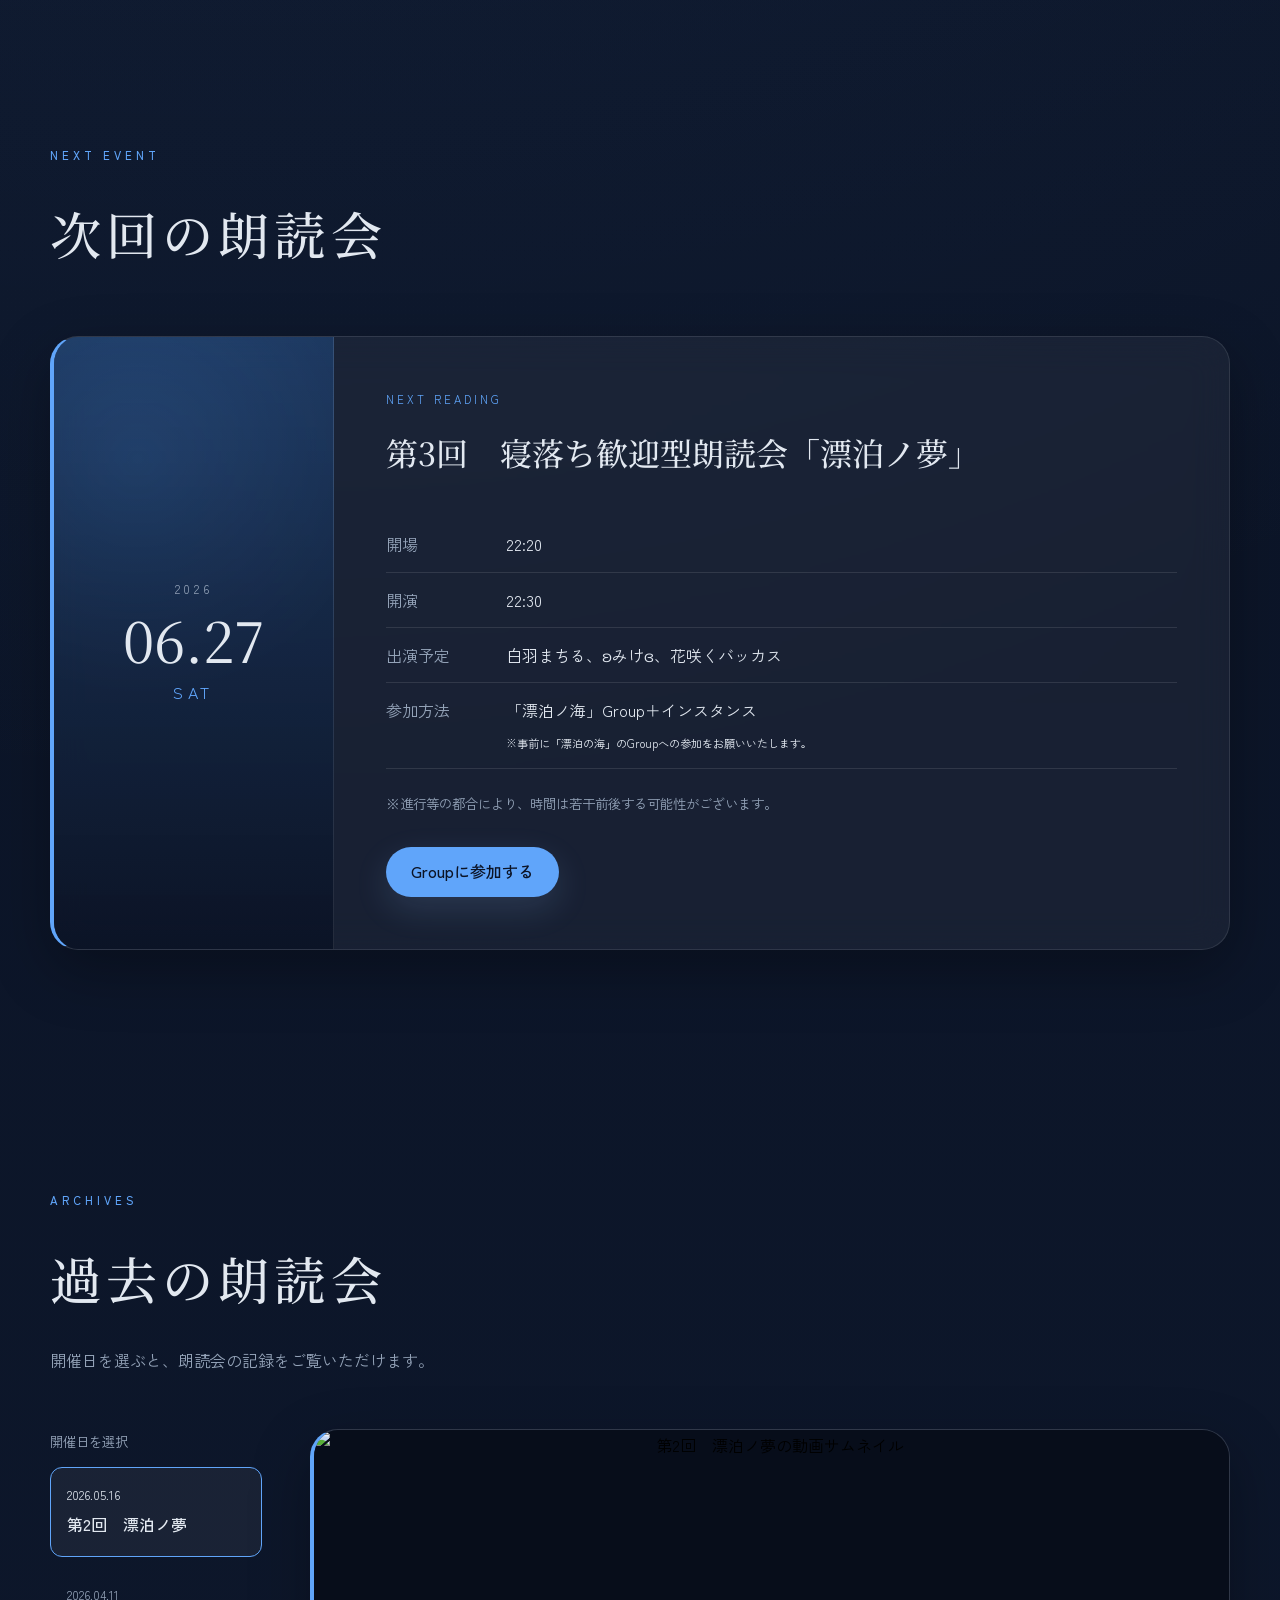
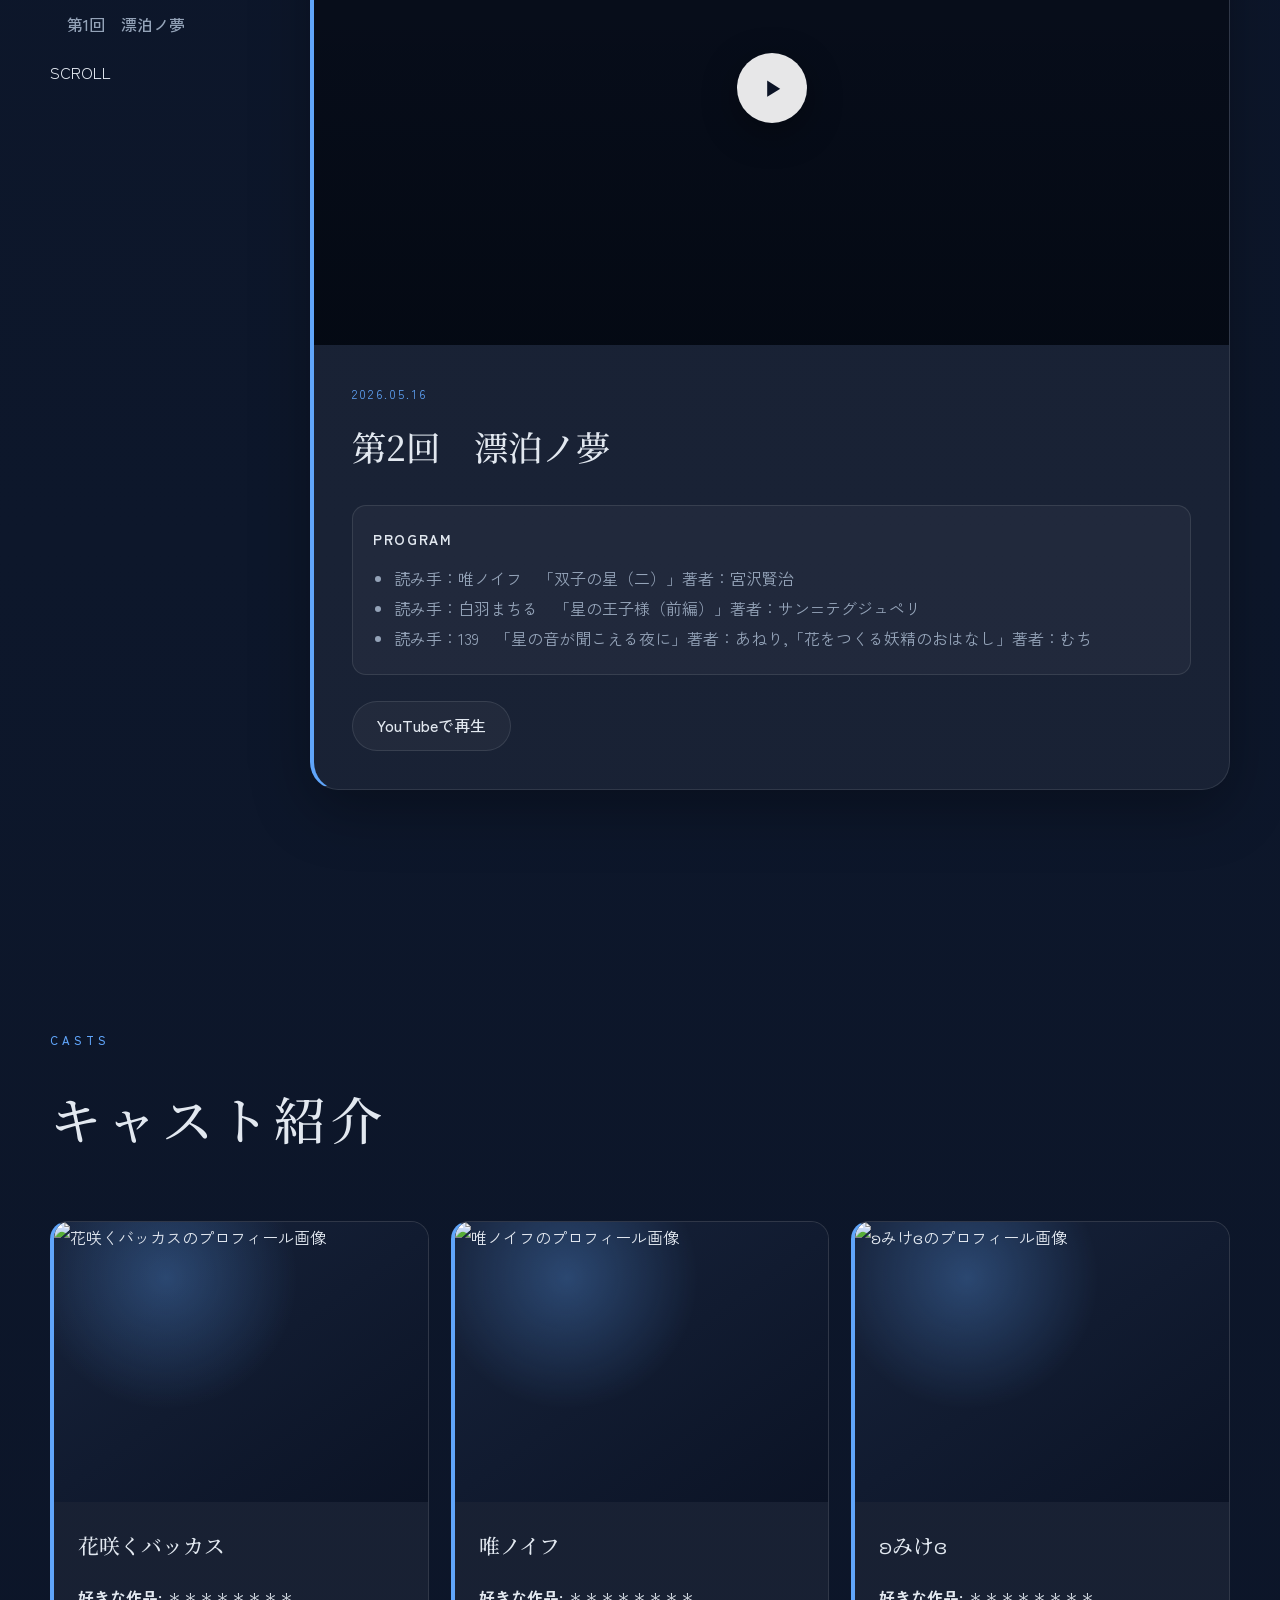
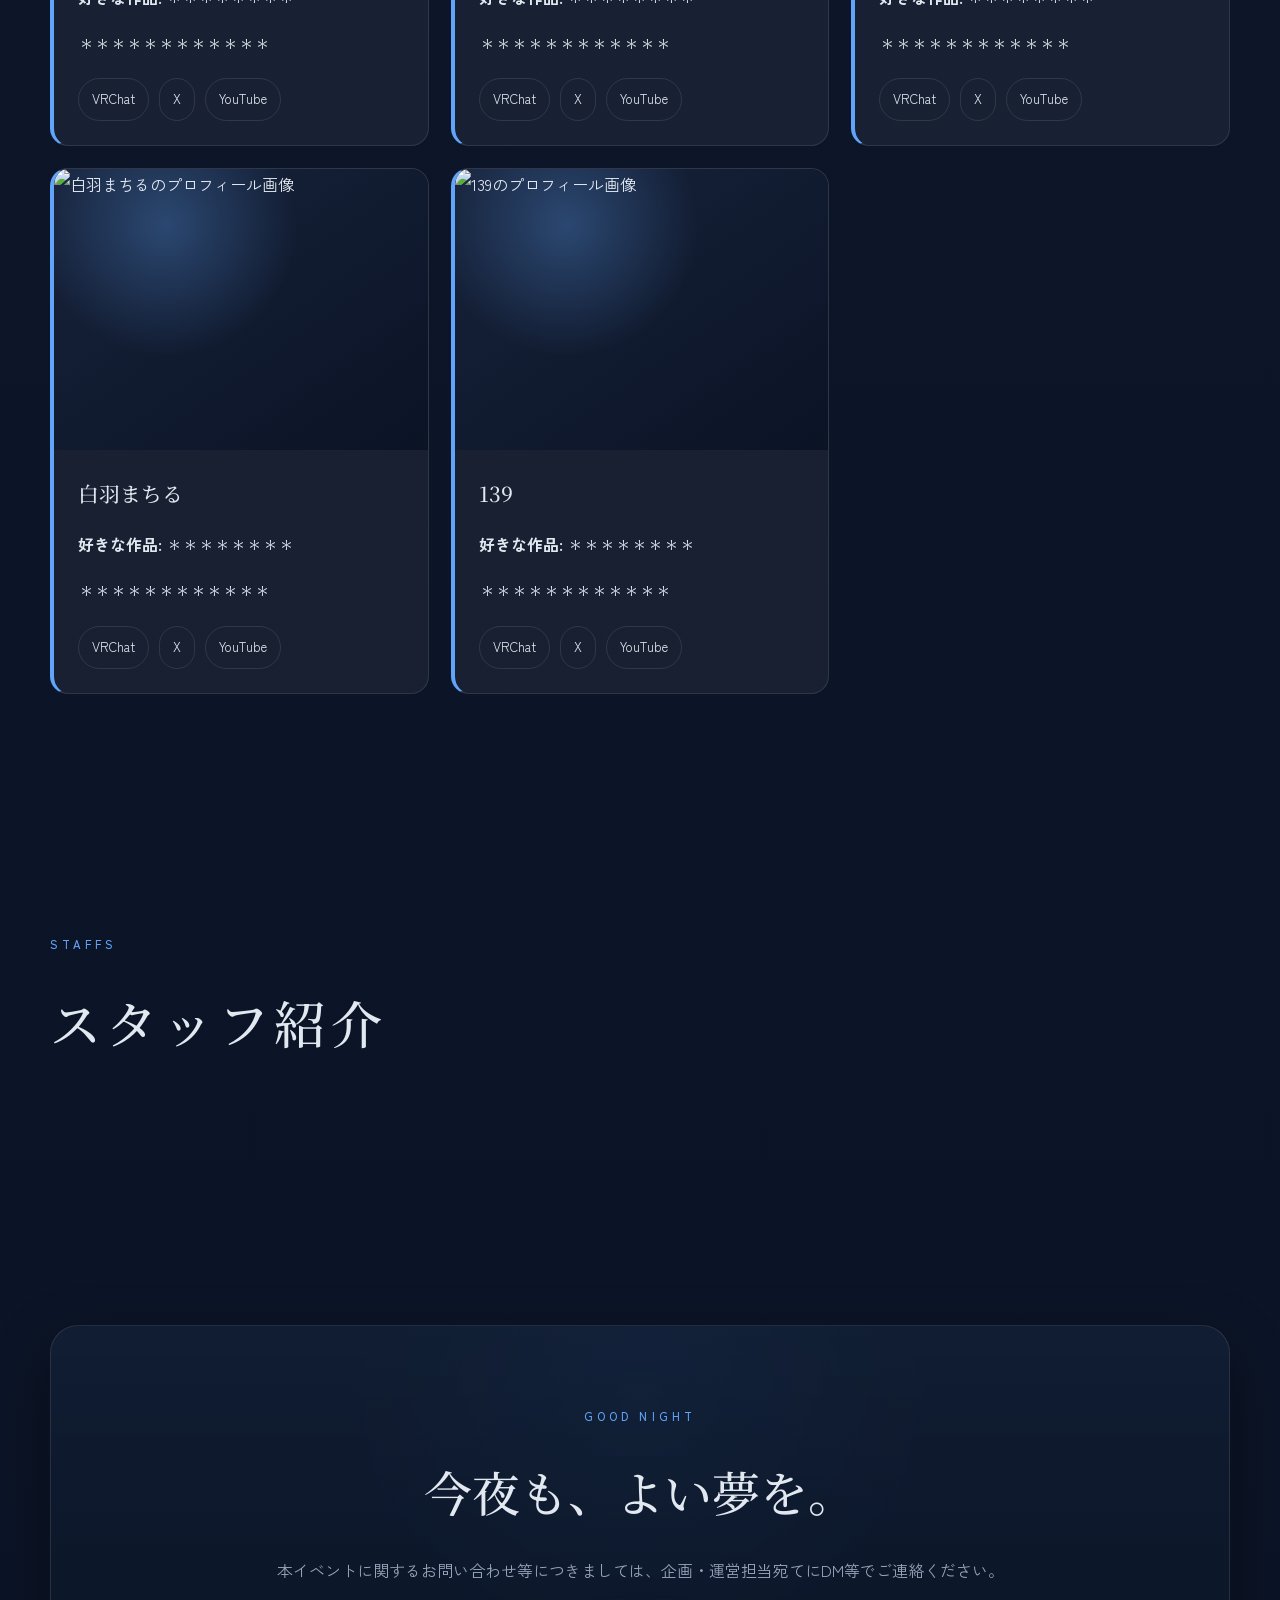
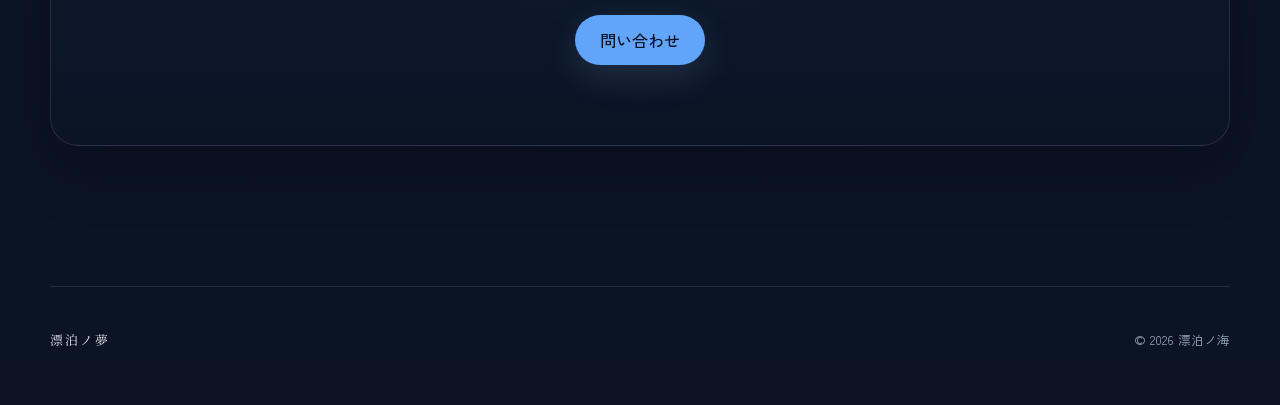
==== commit 973102a3: "Update index.html" ====
--- a/index.html
+++ b/index.html
@@ -43,7 +43,7 @@
       </button>
 
       <nav class="global-nav" id="globalNav" aria-label="メインメニュー">
-        <a href="#about">朗読会について</a>
+        <a href="#about">漂泊ノ夢について</a>
         <a href="#next-event">次回開催</a>
         <a href="#archives">アーカイブ</a>
         <a href="#casts">キャスト・スタッフ紹介</a>
@@ -65,7 +65,7 @@
         </p>
 
         <div class="hero__actions">
-        <a class="button button--primary" href="#next-event">
+        <a class="button button--ghost" href="#next-event">
             次回開催予定
         </a>
 
@@ -89,7 +89,7 @@
     <section class="section section--about reveal" id="about" aria-labelledby="aboutTitle">
       <div class="section-heading">
         <p class="section-heading__en">ABOUT</p>
-        <h2 id="aboutTitle">朗読会について</h2>
+        <h2 id="aboutTitle">漂泊ノ夢について</h2>
       </div>
 
       <div class="about-grid">
@@ -190,6 +190,11 @@
             id="archiveList"
             aria-label="過去イベント一覧"
           ></div>
+
+          <div class="archive-scroll-guide" aria-hidden="true">
+            <span>SCROLL</span>
+            <span class="archive-scroll-guide__line"></span>
+          </div>
         </div>
 
         <article class="archive-feature" id="archiveFeature">
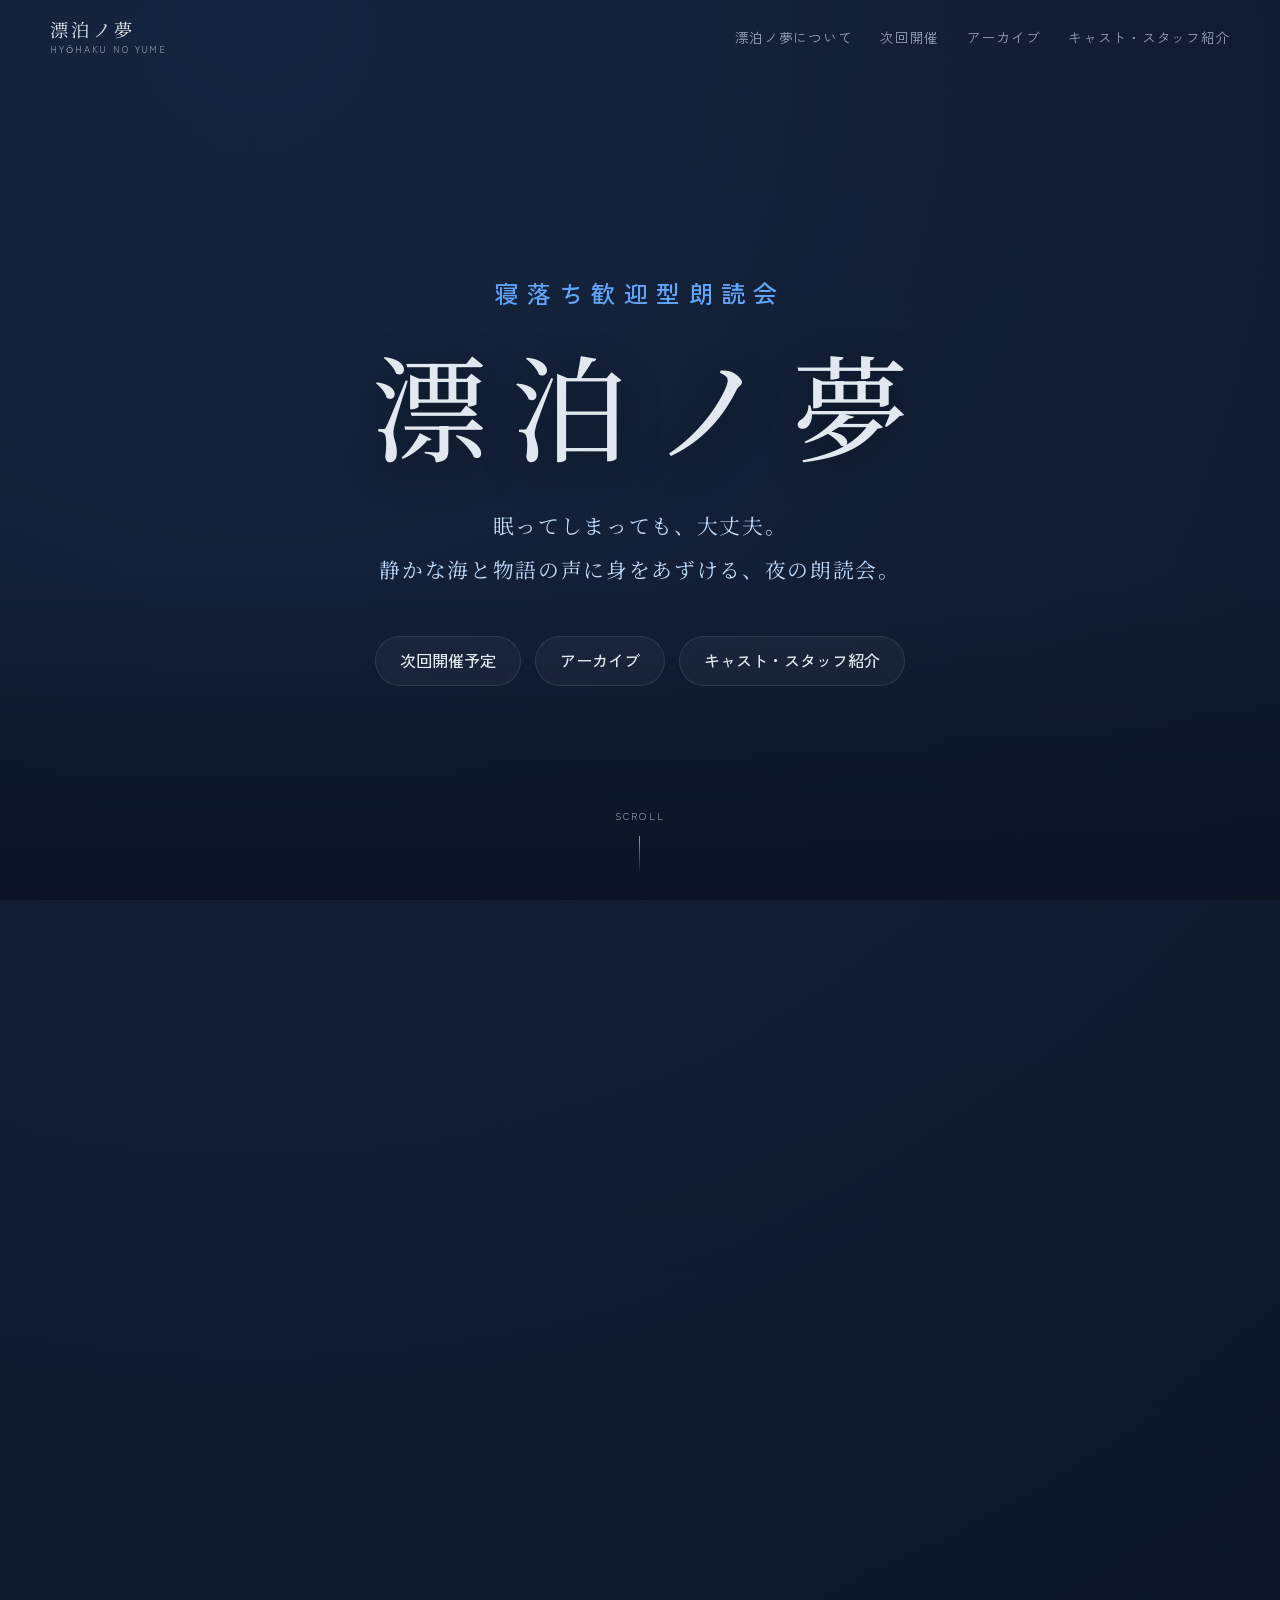
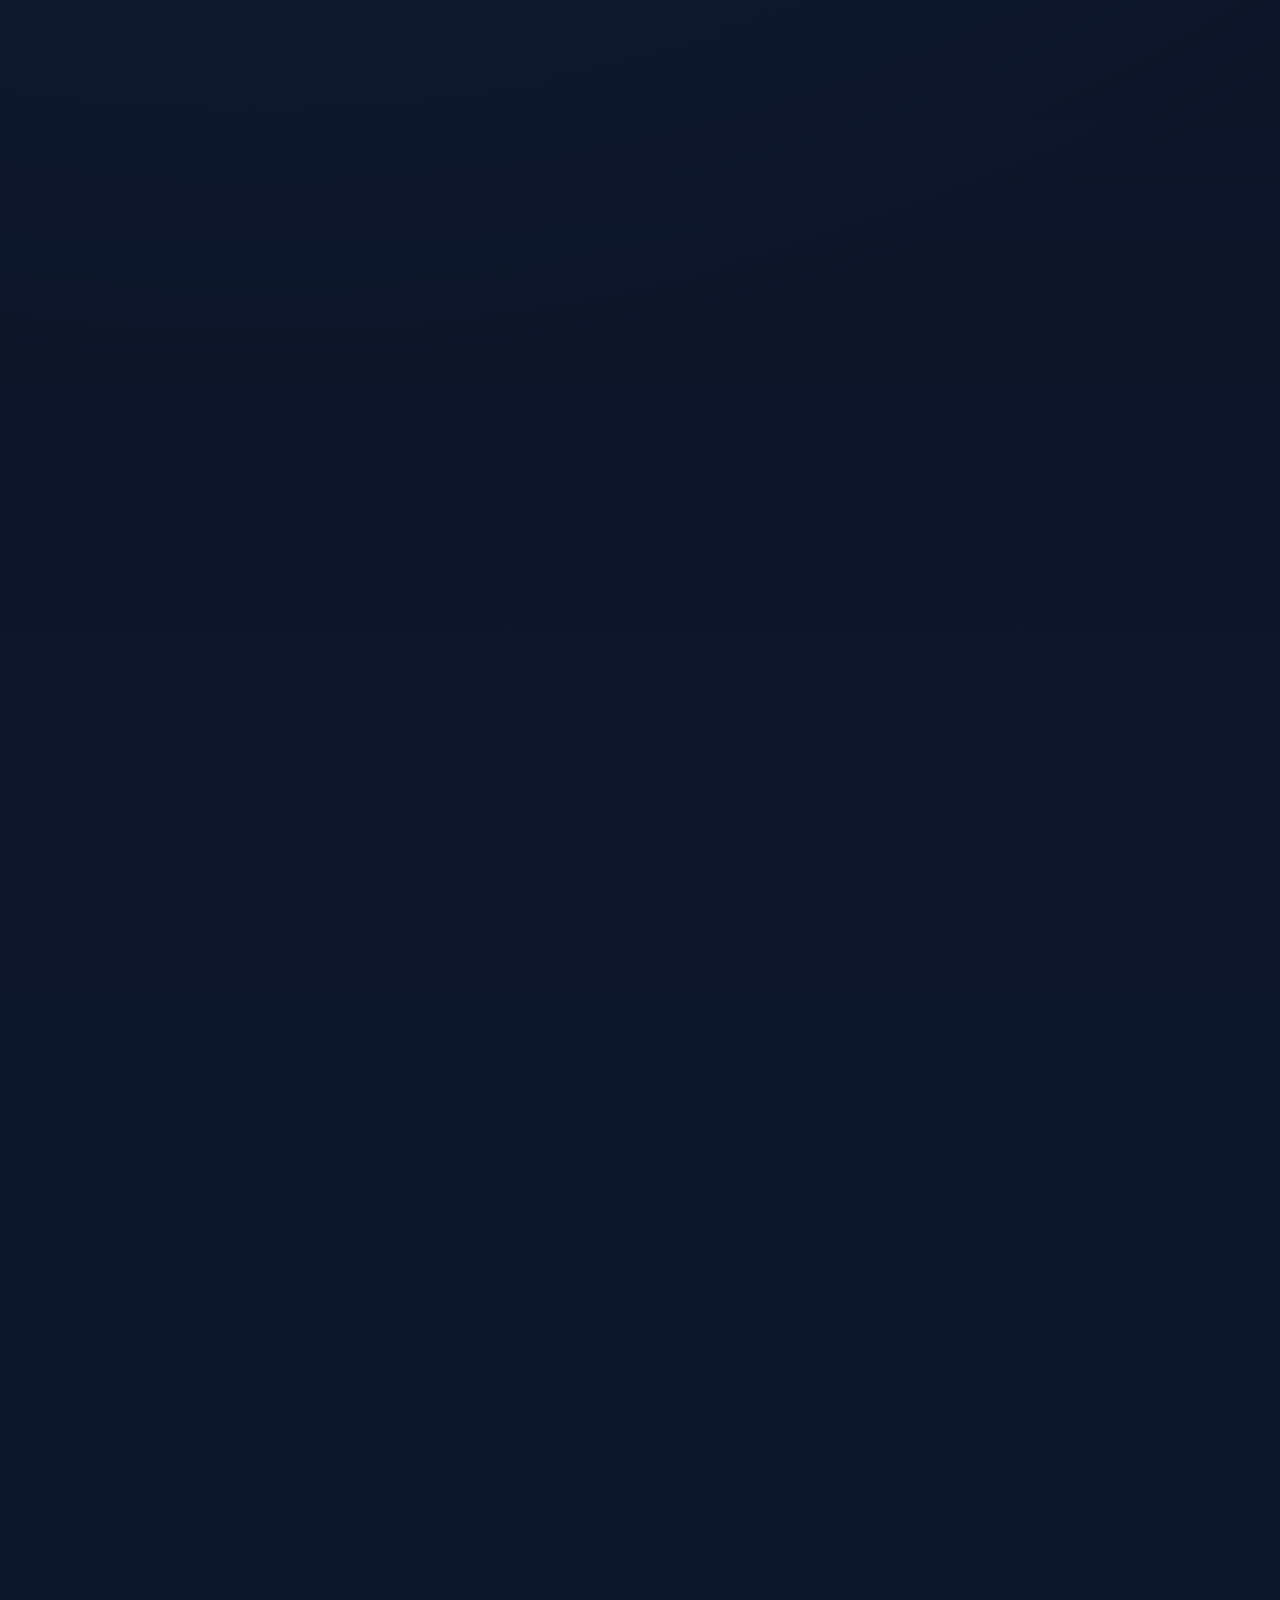
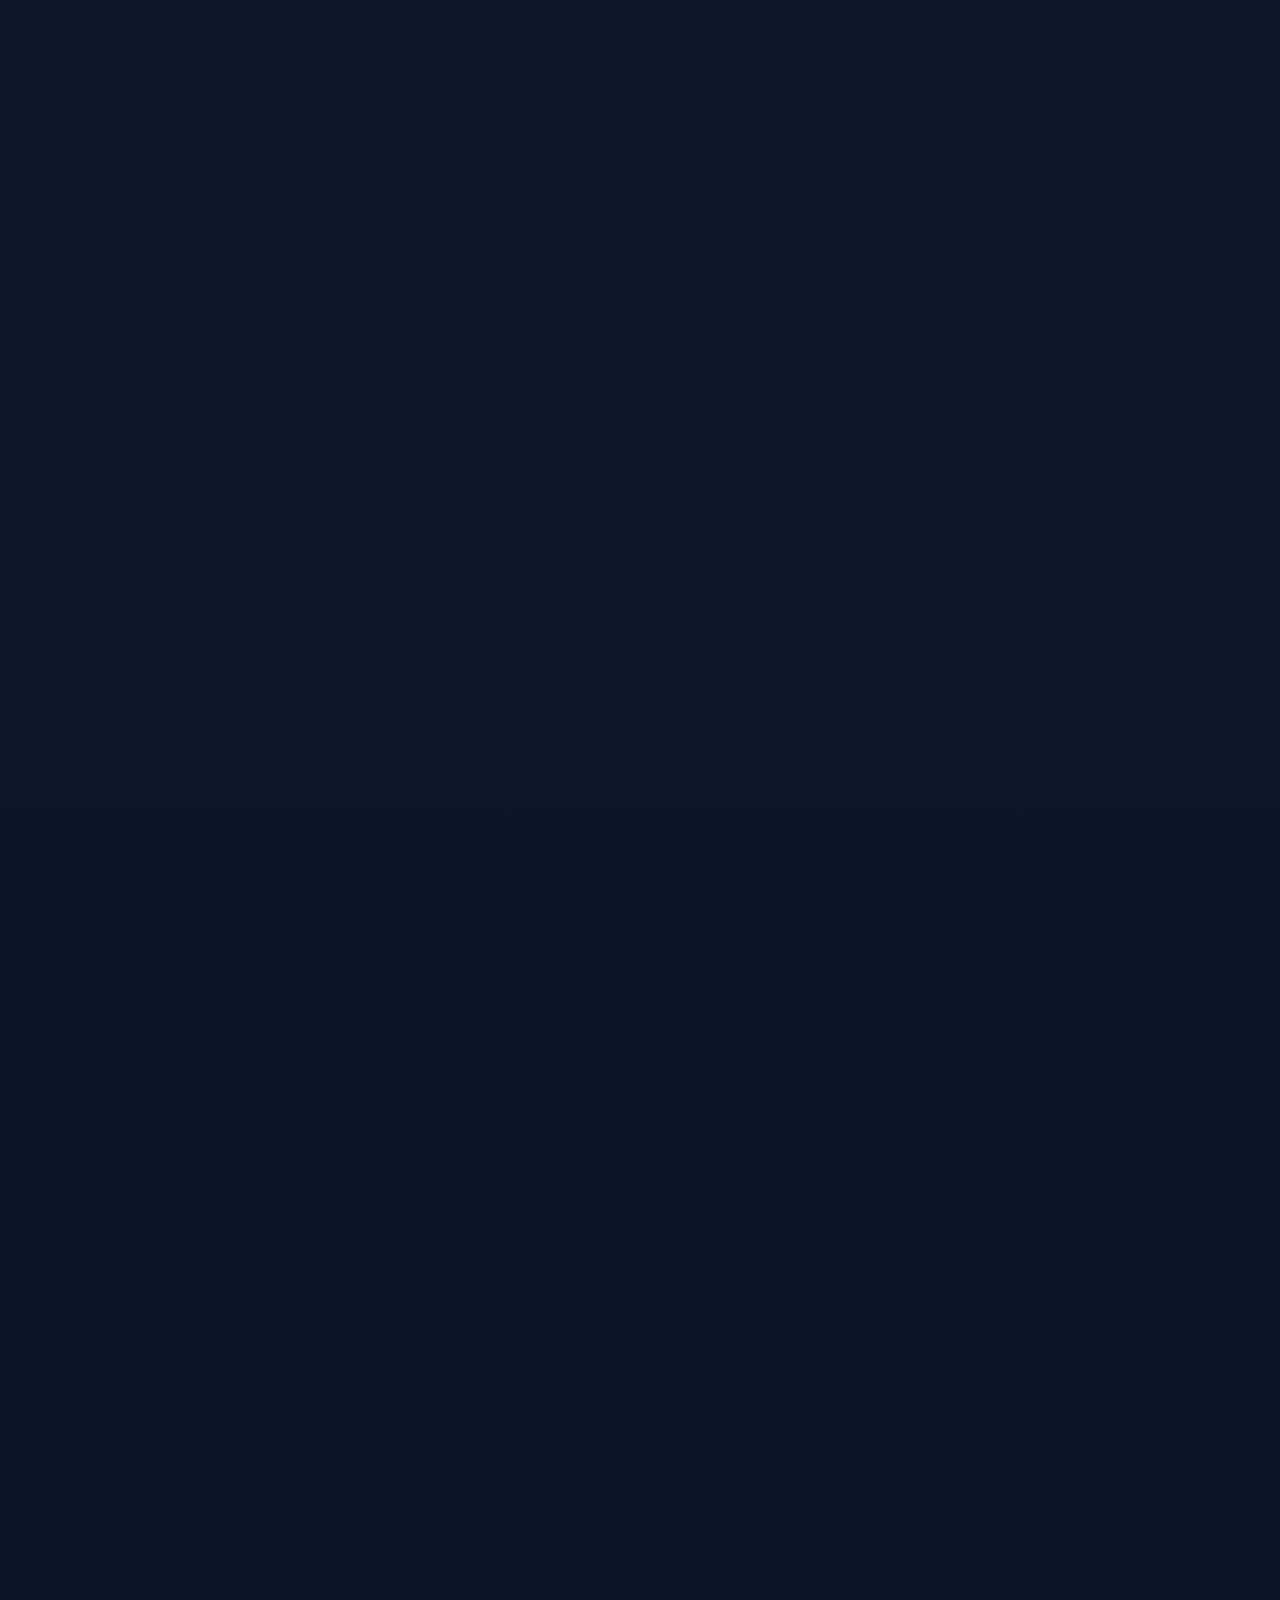
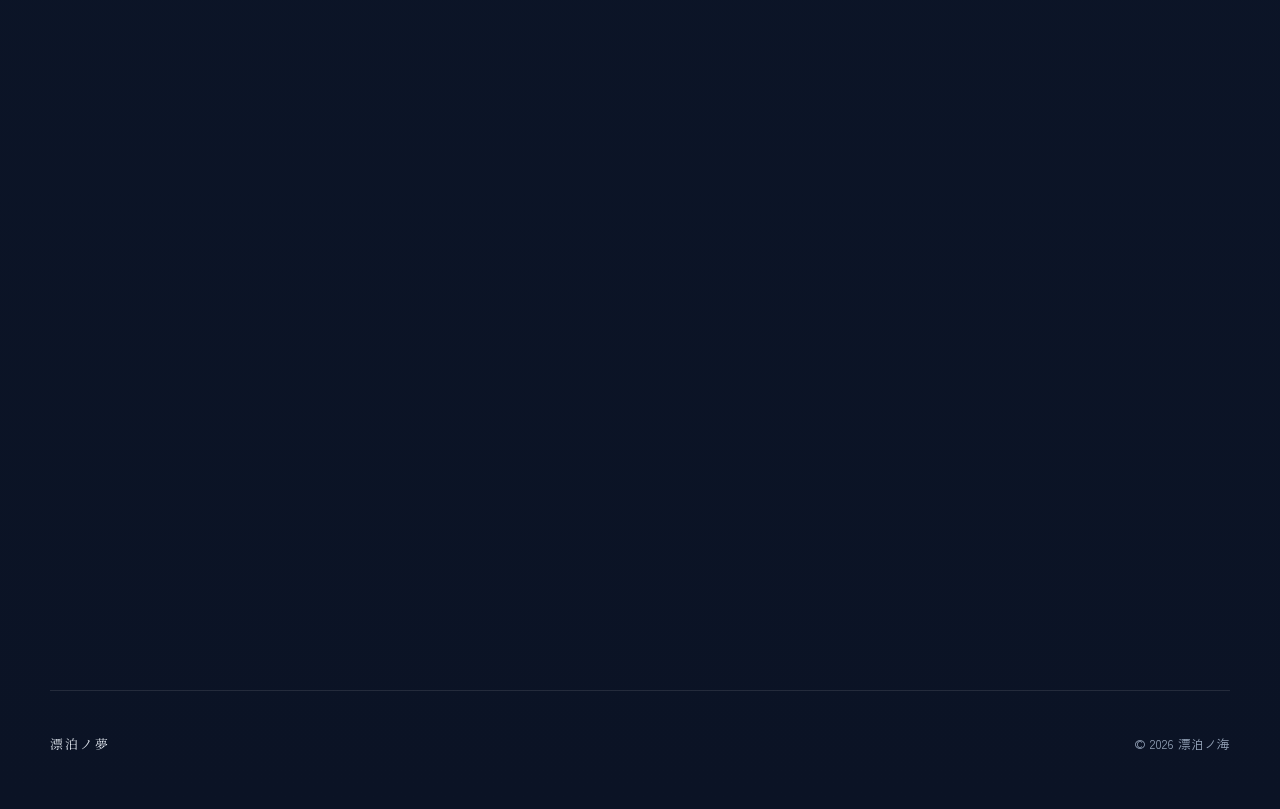
==== commit 432b4594: "a" ====
--- a/index.html
+++ b/index.html
@@ -120,7 +120,7 @@
     <section class="section section--event reveal" id="next-event" aria-labelledby="eventTitle">
       <div class="section-heading">
         <p class="section-heading__en">NEXT EVENT</p>
-        <h2 id="eventTitle">次回の朗読会</h2>
+        <h2 id="eventTitle">次回開催予定</h2>
       </div>
 
       <article class="event-card">
@@ -132,7 +132,7 @@
 
         <div class="event-card__body">
           <p class="event-card__status">NEXT READING</p>
-          <h3>第3回　寝落ち歓迎型朗読会「漂泊ノ夢」</h3>
+          <h3>漂泊ノ夢　第三夜</h3>
 
           <dl class="event-details">
             <div>
@@ -150,7 +150,7 @@
             <div>
               <dt>参加方法</dt>
               <dd>「漂泊ノ海」Group＋インスタンス<br>
-                <span class="subtitle">※事前に「漂泊の海」のGroupへの参加をお願いいたします。</span></dd>
+                <span class="subtitle">※事前に「漂泊ノ海」のGroupへの参加をお願いいたします。</span></dd>
             </div>
           </dl>
 
@@ -175,9 +175,9 @@
     <section class="section section--archives reveal" id="archives" aria-labelledby="archivesTitle">
       <div class="section-heading">
         <p class="section-heading__en">ARCHIVES</p>
-        <h2 id="archivesTitle">過去の朗読会</h2>
+        <h2 id="archivesTitle">アーカイブ</h2>
         <p class="section-heading__description">
-          開催日を選ぶと、朗読会の記録をご覧いただけます。
+          開催日を選ぶと、漂泊ノ夢のアーカイブをご覧いただけます。
         </p>
       </div>
 
@@ -209,10 +209,6 @@
             <h3 id="archiveTitle"></h3>
 
             <div class="archive-program" id="archiveProgram"></div>
-
-            <button class="button button--ghost" id="openVideoButtonBottom" type="button">
-              YouTubeで再生
-            </button>
           </div>
         </article>
       </div>
--- a/styles.css
+++ b/styles.css
@@ -259,7 +259,7 @@
 .section-heading__en {
   margin: 0 0 18px;
   color: var(--accent);
-  font-size: 0.72rem;
+  font-size: 1.5rem;
   font-weight: 500;
   letter-spacing: 0.35em;
 }
@@ -540,6 +540,10 @@
   margin: 0 0 12px;
   color: var(--text-sub);
   font-size: 0.84rem;
+}
+
+.archive-scroll-guide {
+  display: none;
 }
 
 .archive-list {
@@ -699,13 +703,15 @@
   color: var(--text-sub);
 }
 
-.cast-grid {
+.cast-grid,
+.staff-grid {
   display: grid;
   grid-template-columns: repeat(3, 1fr);
   gap: 22px;
 }
 
-.cast-card {
+.cast-card,
+.staff-card {
   overflow: hidden;
   background: var(--panel);
   border: 1px solid var(--line);
@@ -713,12 +719,14 @@
   transition: transform 0.25s ease, border-color 0.25s ease;
 }
 
-.cast-card:hover {
+.cast-card:hover,
+.staff-card:hover {
   transform: translateY(-5px);
   border-color: rgba(157, 201, 255, 0.35);
 }
 
-.cast-card__image {
+.cast-card__image,
+.staff-card__image {
   position: relative;
   aspect-ratio: 4 / 3;
   overflow: hidden;
@@ -727,7 +735,8 @@
     linear-gradient(145deg, #17233b, var(--bg-color));
 }
 
-.cast-card__image img {
+.cast-card__image img,
+.staff-card__image img {
   width: 100%;
   height: 100%;
   object-fit: cover;
@@ -746,11 +755,13 @@
   backdrop-filter: blur(10px);
 }
 
-.cast-card__body {
+.cast-card__body,
+.staff-card__body {
   padding: 24px;
 }
 
-.cast-card h3 {
+.cast-card h3,
+.staff-card h3 {
   margin: 0;
   font-family: "Noto Serif JP", serif;
   font-size: 1.3rem;
@@ -770,7 +781,8 @@
   font-size: 0.9rem;
 }
 
-.cast-card__links {
+.cast-card__links,
+.staff-card__links {
   margin-top: 20px;
   display: flex;
   gap: 10px;
@@ -955,8 +967,23 @@
     grid-template-columns: 1fr;
   }
 
+  .archive-layout {
+    width: 100%;
+    min-width: 0;
+    grid-template-columns: minmax(0, 1fr);
+  }
+
   .archive-picker {
     position: static;
+    min-width: 0;
+    width: 100%;
+  }
+
+  .archive-list,
+  .archive-feature {
+    width: 100%;
+    min-width: 0;
+    max-width: 100%;
   }
 
   .event-card {
@@ -970,12 +997,74 @@
   }
 
   .archive-list {
-    max-height: 300px;
-  }
-
-  .cast-grid {
-    grid-template-columns: repeat(2, 1fr);
-  }
+    width: 100%;
+    max-height: none;
+    padding-right: 0;
+    padding-bottom: 10px;
+    flex-direction: row;
+    flex-wrap: nowrap;
+    overflow-x: auto;
+    overflow-y: hidden;
+    overscroll-behavior-inline: contain;
+    -webkit-overflow-scrolling: touch;
+    touch-action: pan-x;
+    scroll-behavior: smooth;
+    scroll-snap-type: x mandatory;
+  }
+
+  .archive-list button {
+    width: auto;
+    min-width: 180px;
+    flex: 0 0 clamp(180px, 58vw, 240px);
+    scroll-snap-align: start;
+  }
+
+  .archive-list::-webkit-scrollbar {
+    height: 4px;
+  }
+
+  .archive-scroll-guide {
+    margin-top: 6px;
+    display: flex;
+    align-items: center;
+    justify-content: flex-end;
+    gap: 10px;
+    color: var(--text-sub);
+    font-size: 0.62rem;
+    letter-spacing: 0.22em;
+  }
+
+  .archive-scroll-guide__line {
+    width: 38px;
+    height: 1px;
+    background: linear-gradient(90deg, var(--accent), transparent);
+    animation: archiveScrollLine 1.8s ease-in-out infinite;
+  }
+
+  .cast-grid,
+  .staff-grid {
+    display: flex;
+    flex-wrap: nowrap;
+    gap: 20px;
+    padding-bottom: 10px;
+    overflow-x: auto;
+    overscroll-behavior-inline: contain;
+    scroll-behavior: smooth;
+    scroll-snap-type: x mandatory;
+    scrollbar-width: thin;
+  }
+
+  .cast-card,
+  .staff-card {
+    width: clamp(220px, 70vw, 280px);
+    flex: 0 0 auto;
+    scroll-snap-align: start;
+  }
+}
+
+@keyframes archiveScrollLine {
+  0%, 100% { opacity: 0.35; transform: scaleX(0.65); transform-origin: left; }
+  50% { opacity: 1; transform: scaleX(1); }
 }
 
 @media (max-width: 620px) {
@@ -1038,10 +1127,6 @@
   .video-thumbnail__play {
     width: 58px;
     height: 58px;
-  }
-
-  .cast-grid {
-    grid-template-columns: 1fr;
   }
 
   .cast-card__profile {
@@ -1081,13 +1166,15 @@
 .event-card,
 .archive-feature,
 .cast-card,
+.staff-card,
 .closing-panel {
   background-color: var(--card-bg);
 }
 
 .event-card,
 .archive-feature,
-.cast-card {
+.cast-card,
+.staff-card {
   border-left: 4px solid var(--accent-color);
 }
 
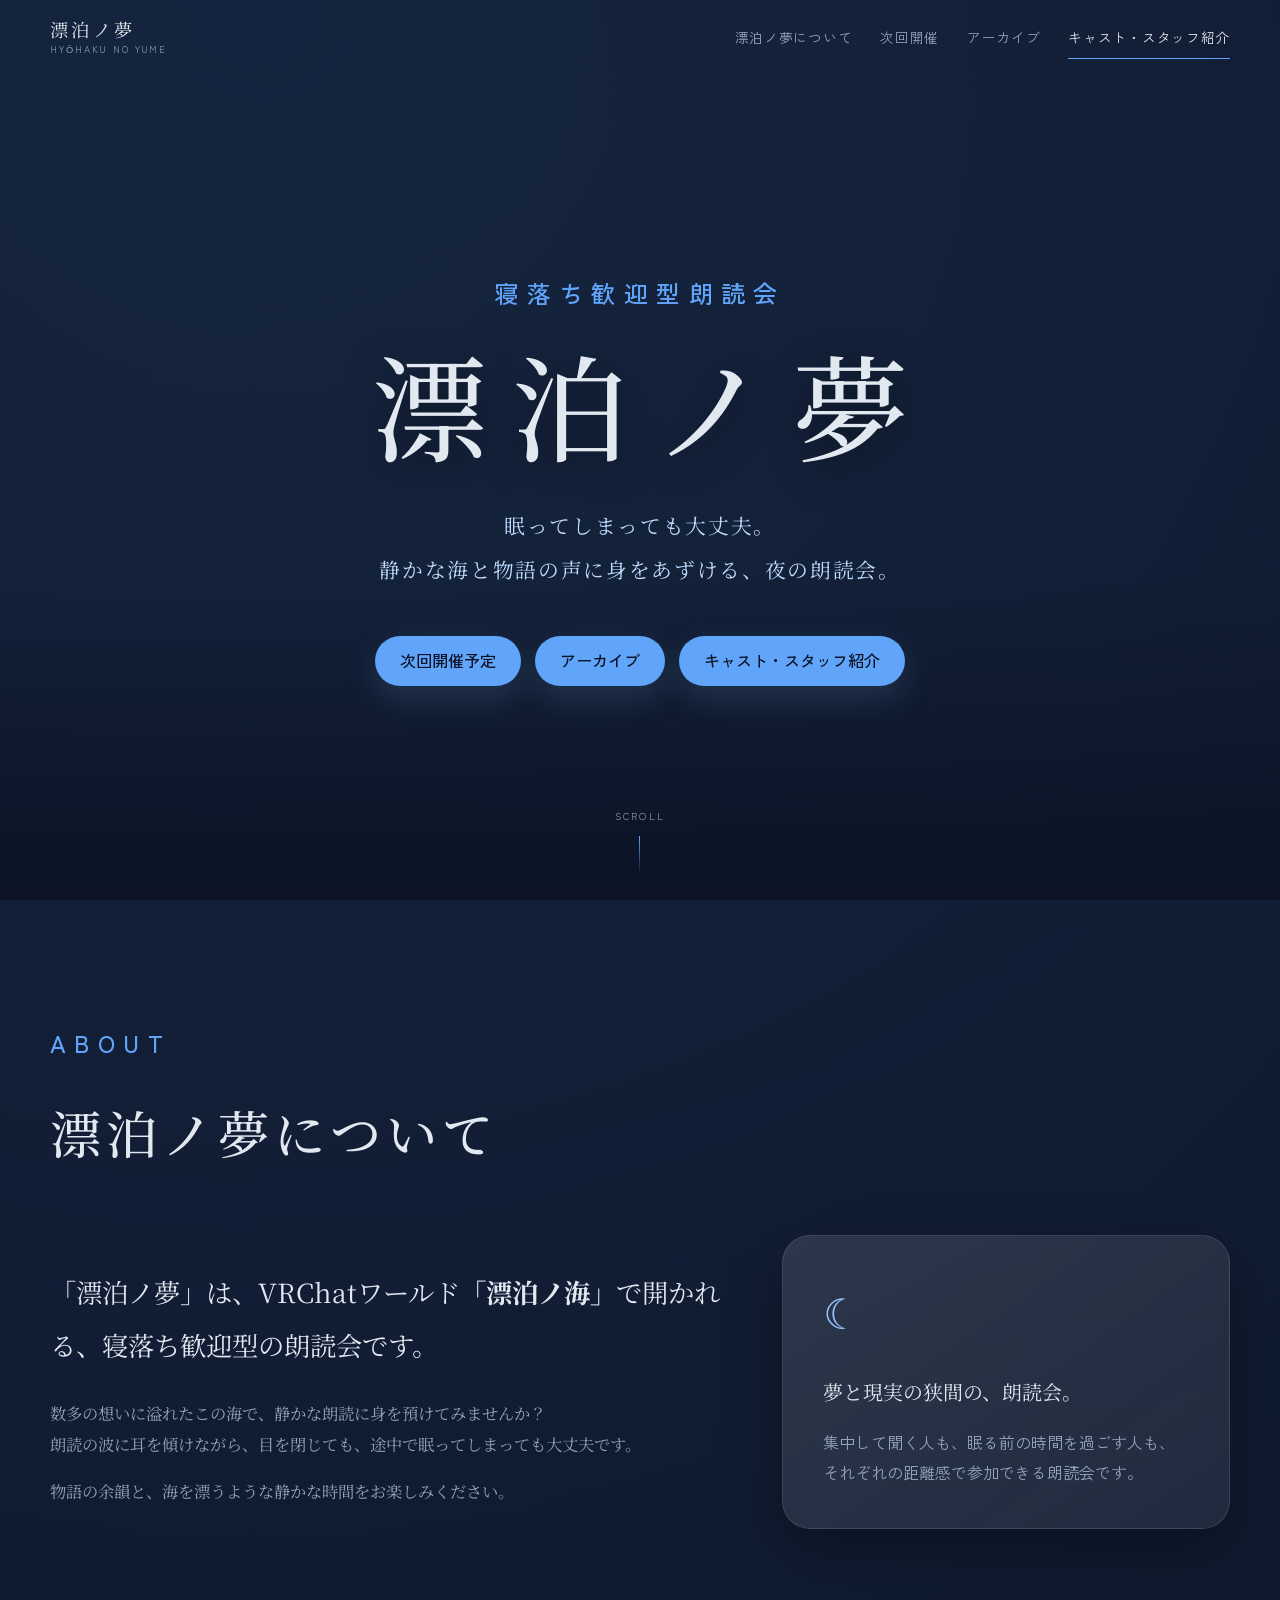
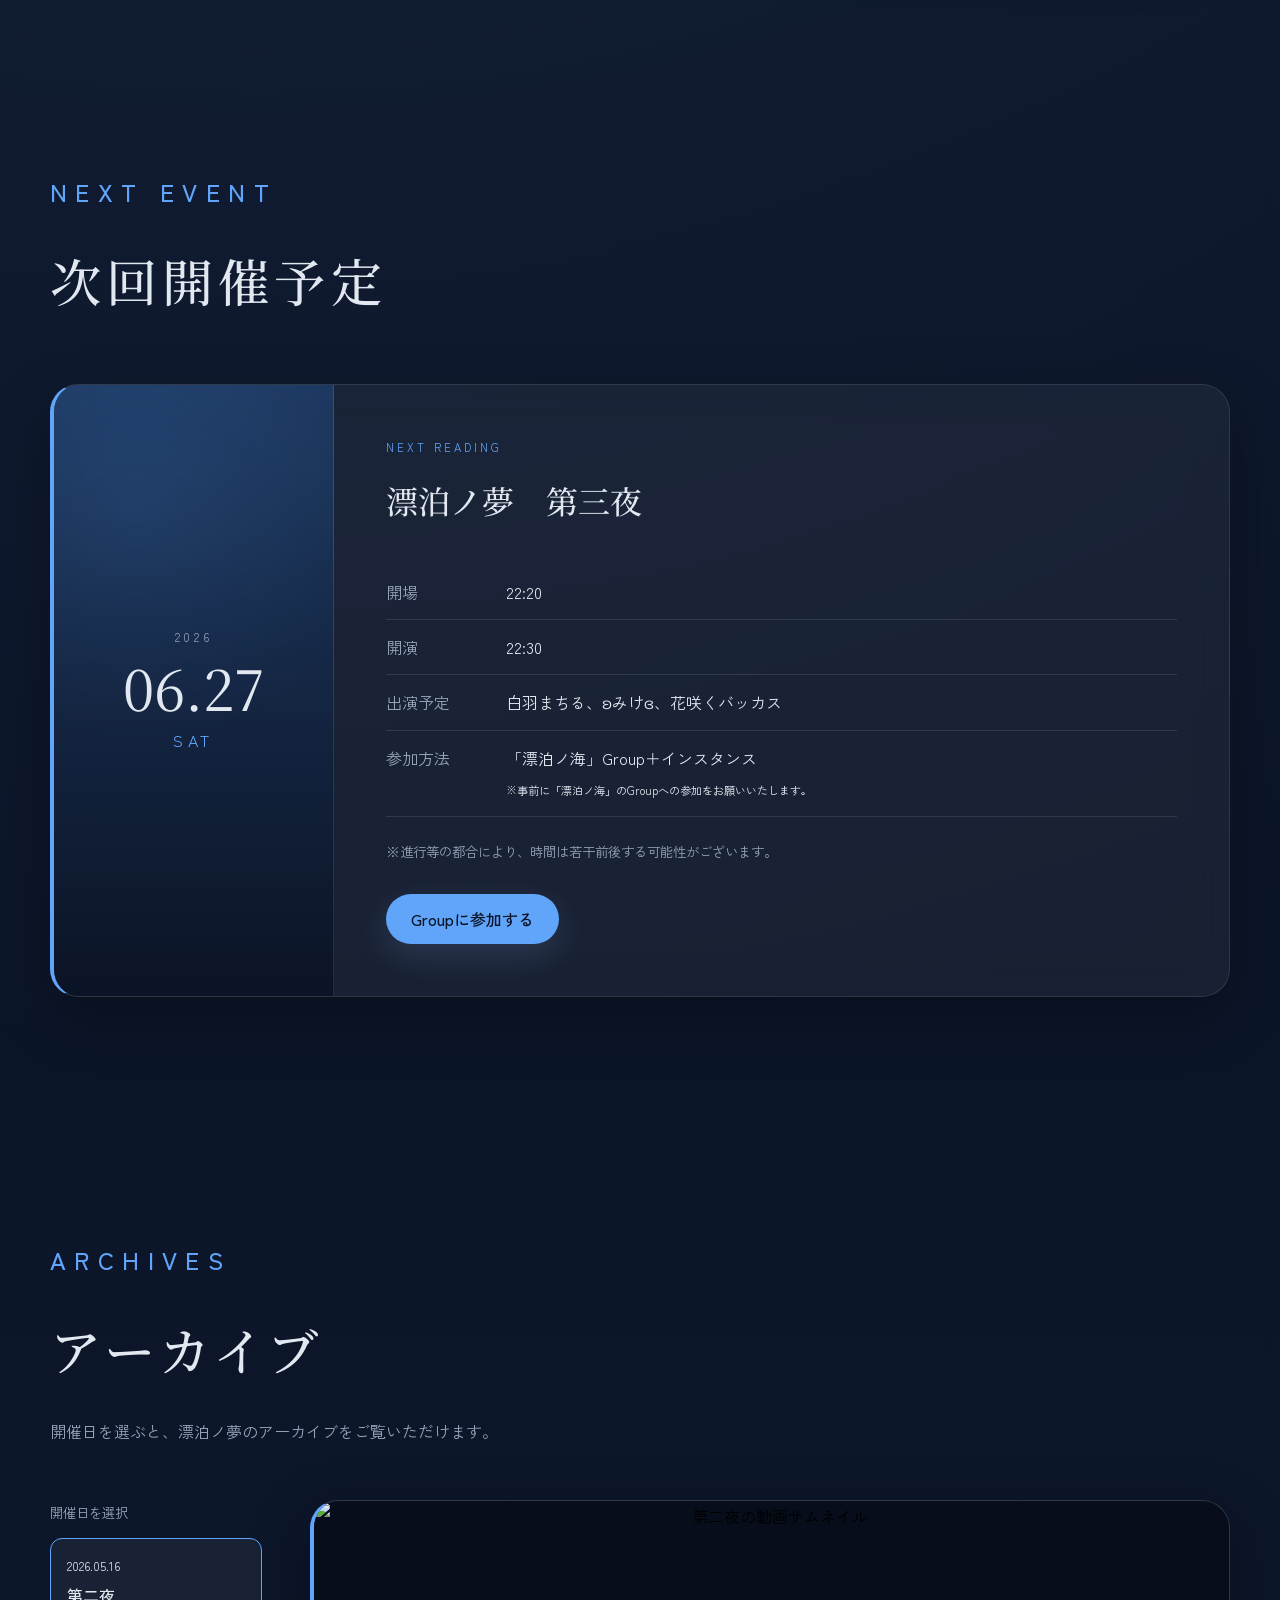
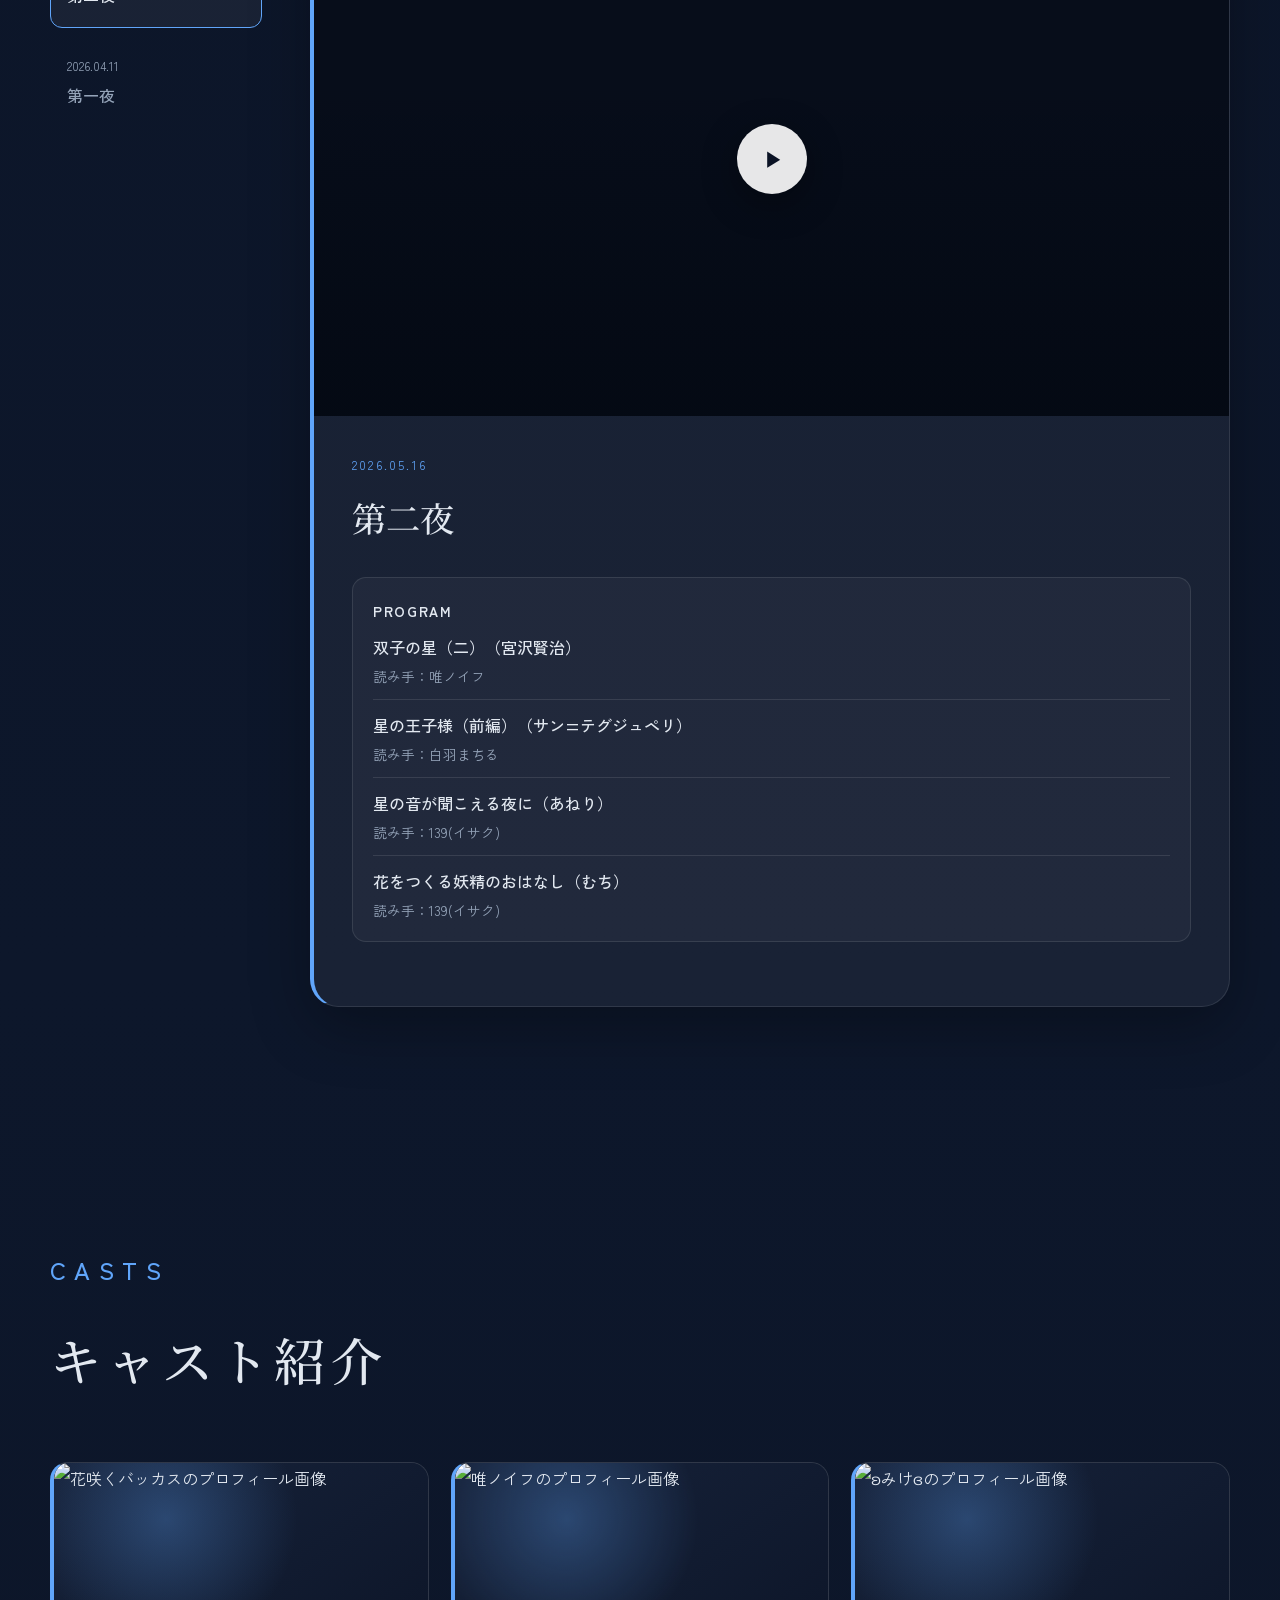
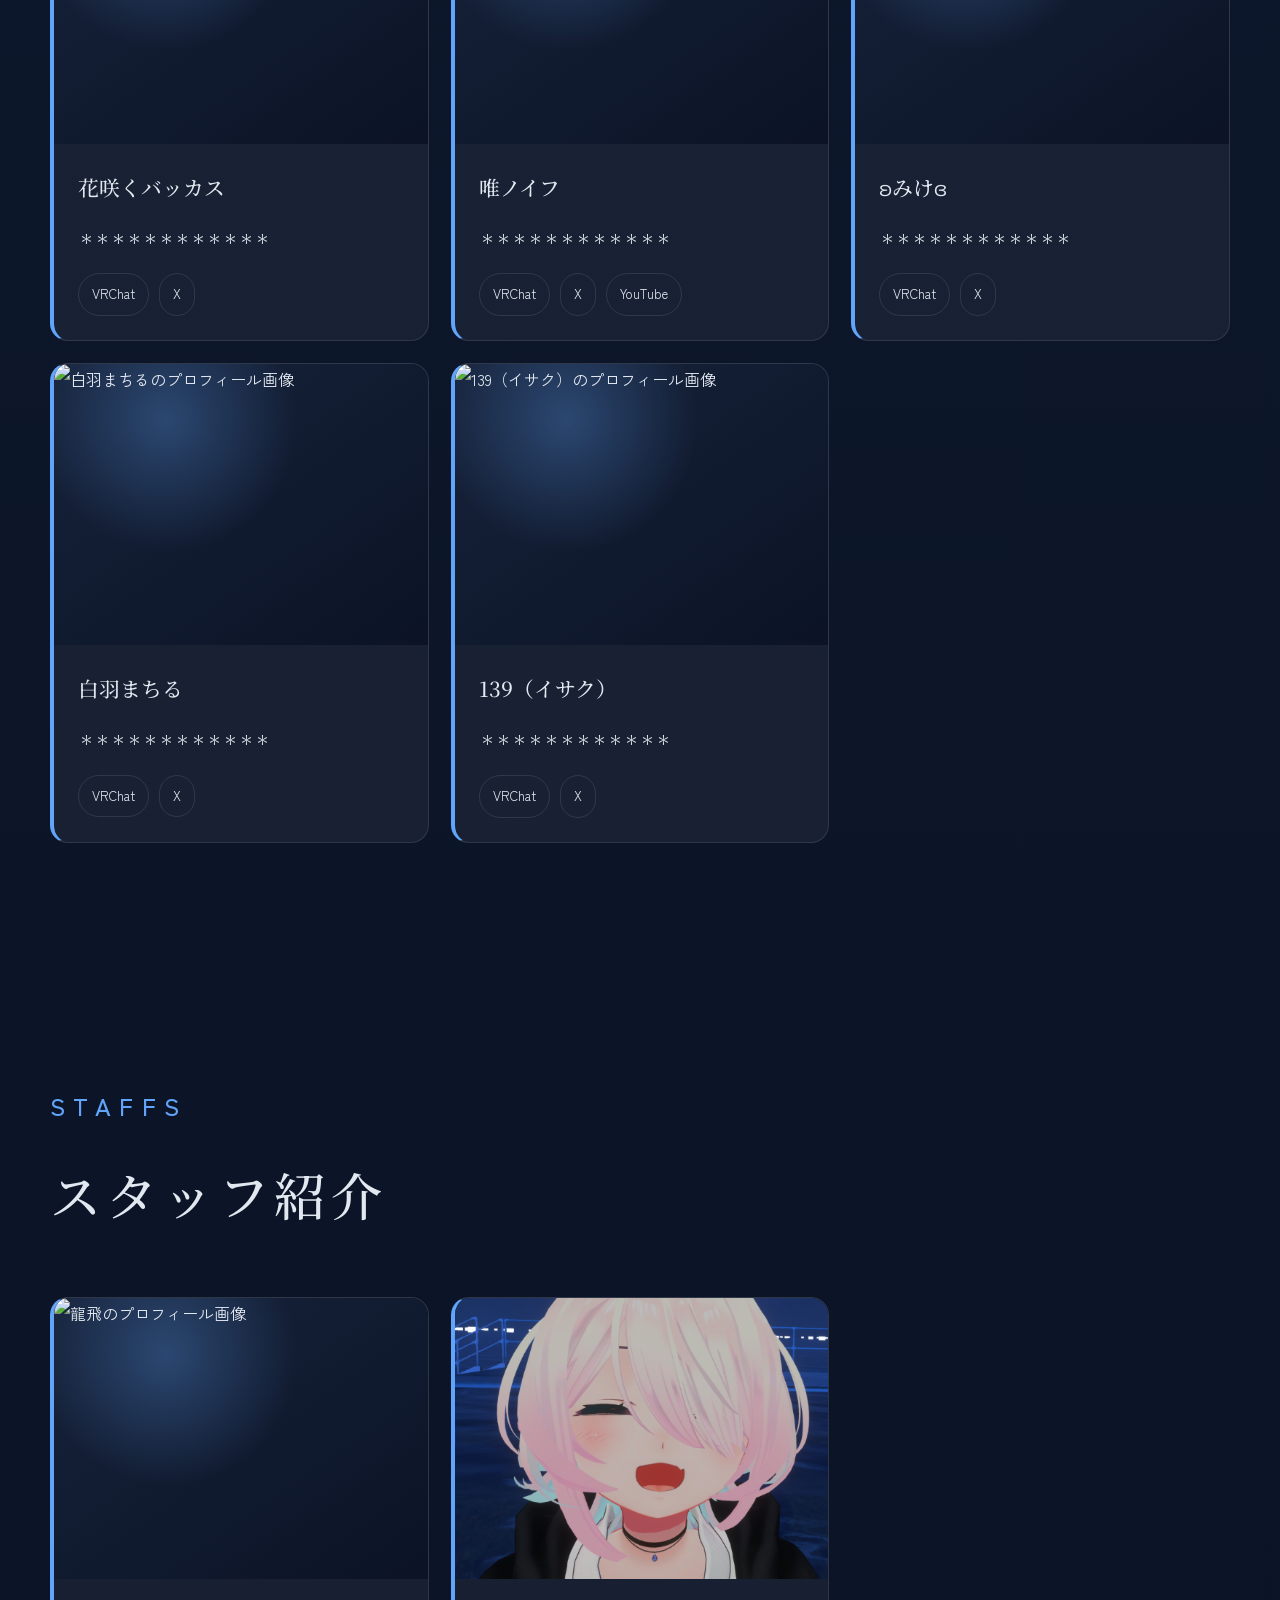
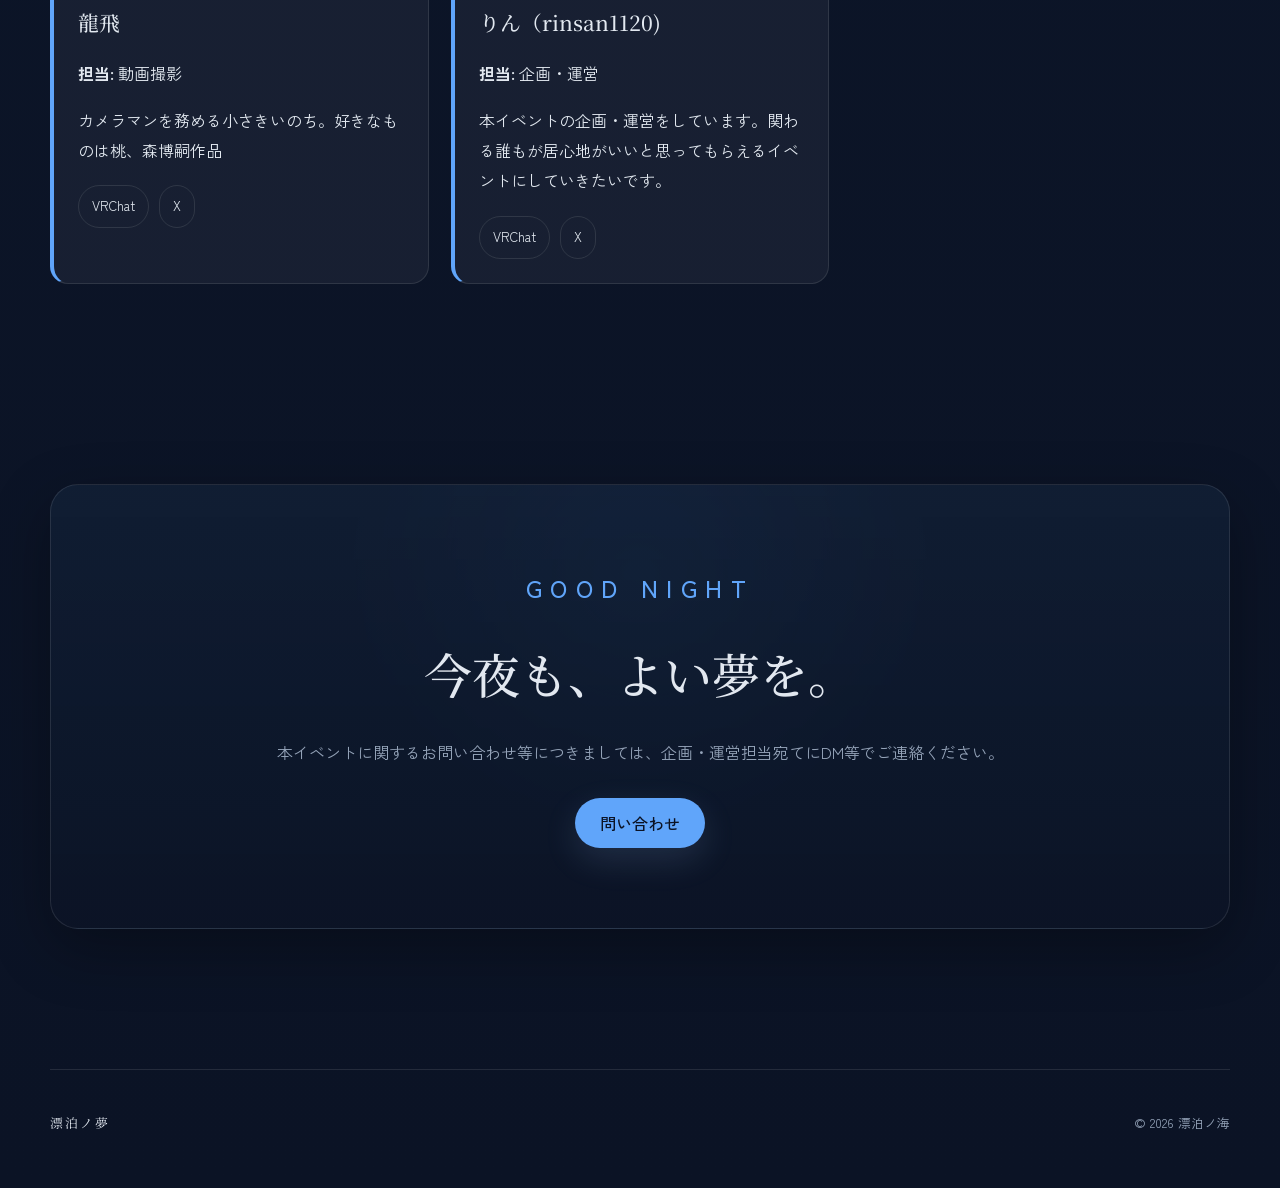
==== commit 49d94419: "a" ====
--- a/index.html
+++ b/index.html
@@ -60,20 +60,20 @@
         <h1 id="heroTitle">漂泊ノ夢</h1>
 
         <p class="hero__copy">
-        眠ってしまっても、大丈夫。<br>
+        眠ってしまっても大丈夫。<br>
         静かな海と物語の声に身をあずける、夜の朗読会。
         </p>
 
         <div class="hero__actions">
-        <a class="button button--ghost" href="#next-event">
+        <a class="button button--primary" href="#next-event">
             次回開催予定
         </a>
 
-        <a class="button button--ghost" href="#archives">
+        <a class="button button--primary" href="#archives">
             アーカイブ
         </a>
 
-        <a class="button button--ghost" href="#casts">
+        <a class="button button--primary" href="#casts">
             キャスト・スタッフ紹介
         </a>
         </div>
--- a/styles.css
+++ b/styles.css
@@ -699,8 +699,39 @@
 
 .archive-program ul {
   margin: 0;
-  padding-left: 1.3em;
-  color: var(--text-sub);
+  padding: 0;
+  list-style: none;
+}
+
+.program-item {
+  padding: 12px 0;
+  border-bottom: 1px solid var(--line);
+}
+
+.program-item:first-child {
+  padding-top: 0;
+}
+
+.program-item:last-child {
+  padding-bottom: 0;
+  border-bottom: 0;
+}
+
+.program-item__title {
+  display: block;
+  color: var(--text-main);
+  font-weight: 500;
+  line-height: 1.7;
+  overflow-wrap: anywhere;
+}
+
+.program-item__reader {
+  display: block;
+  margin-top: 4px;
+  color: var(--text-sub);
+  font-size: 0.86rem;
+  line-height: 1.6;
+  overflow-wrap: anywhere;
 }
 
 .cast-grid,
